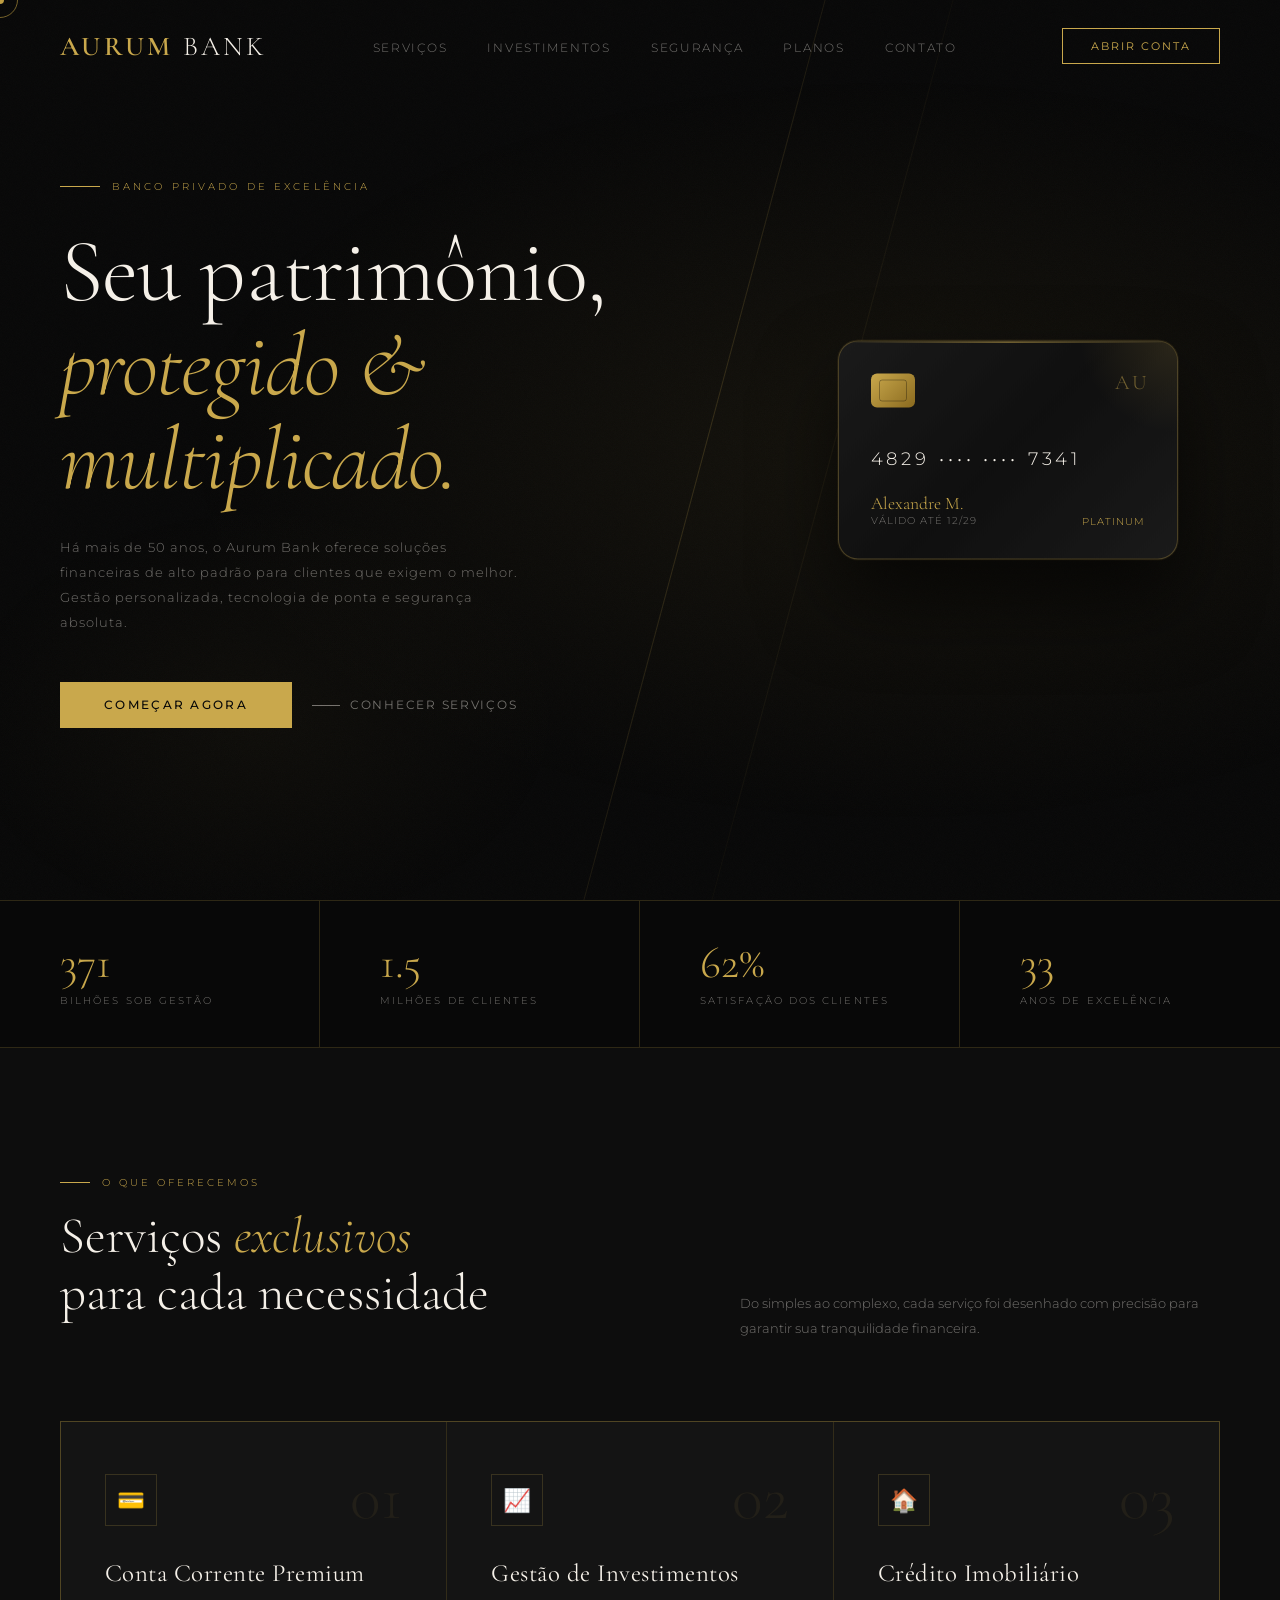
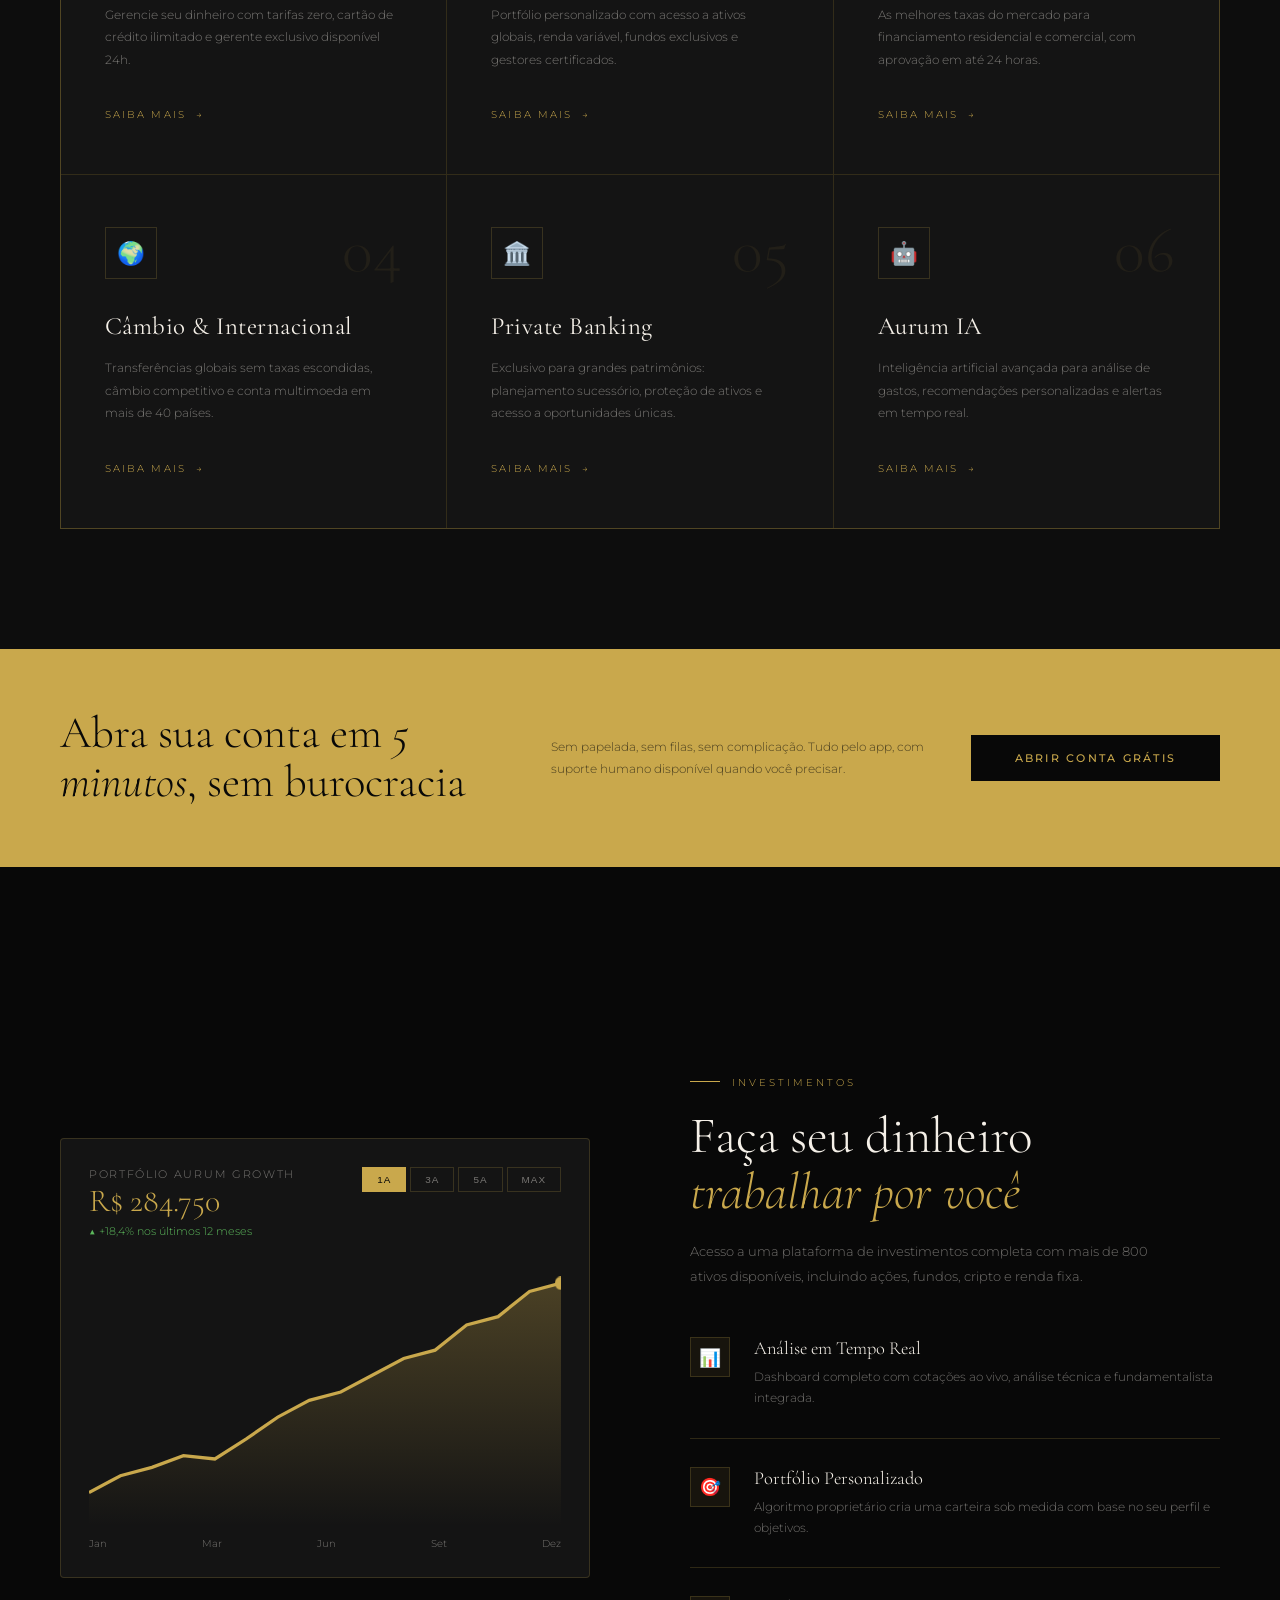
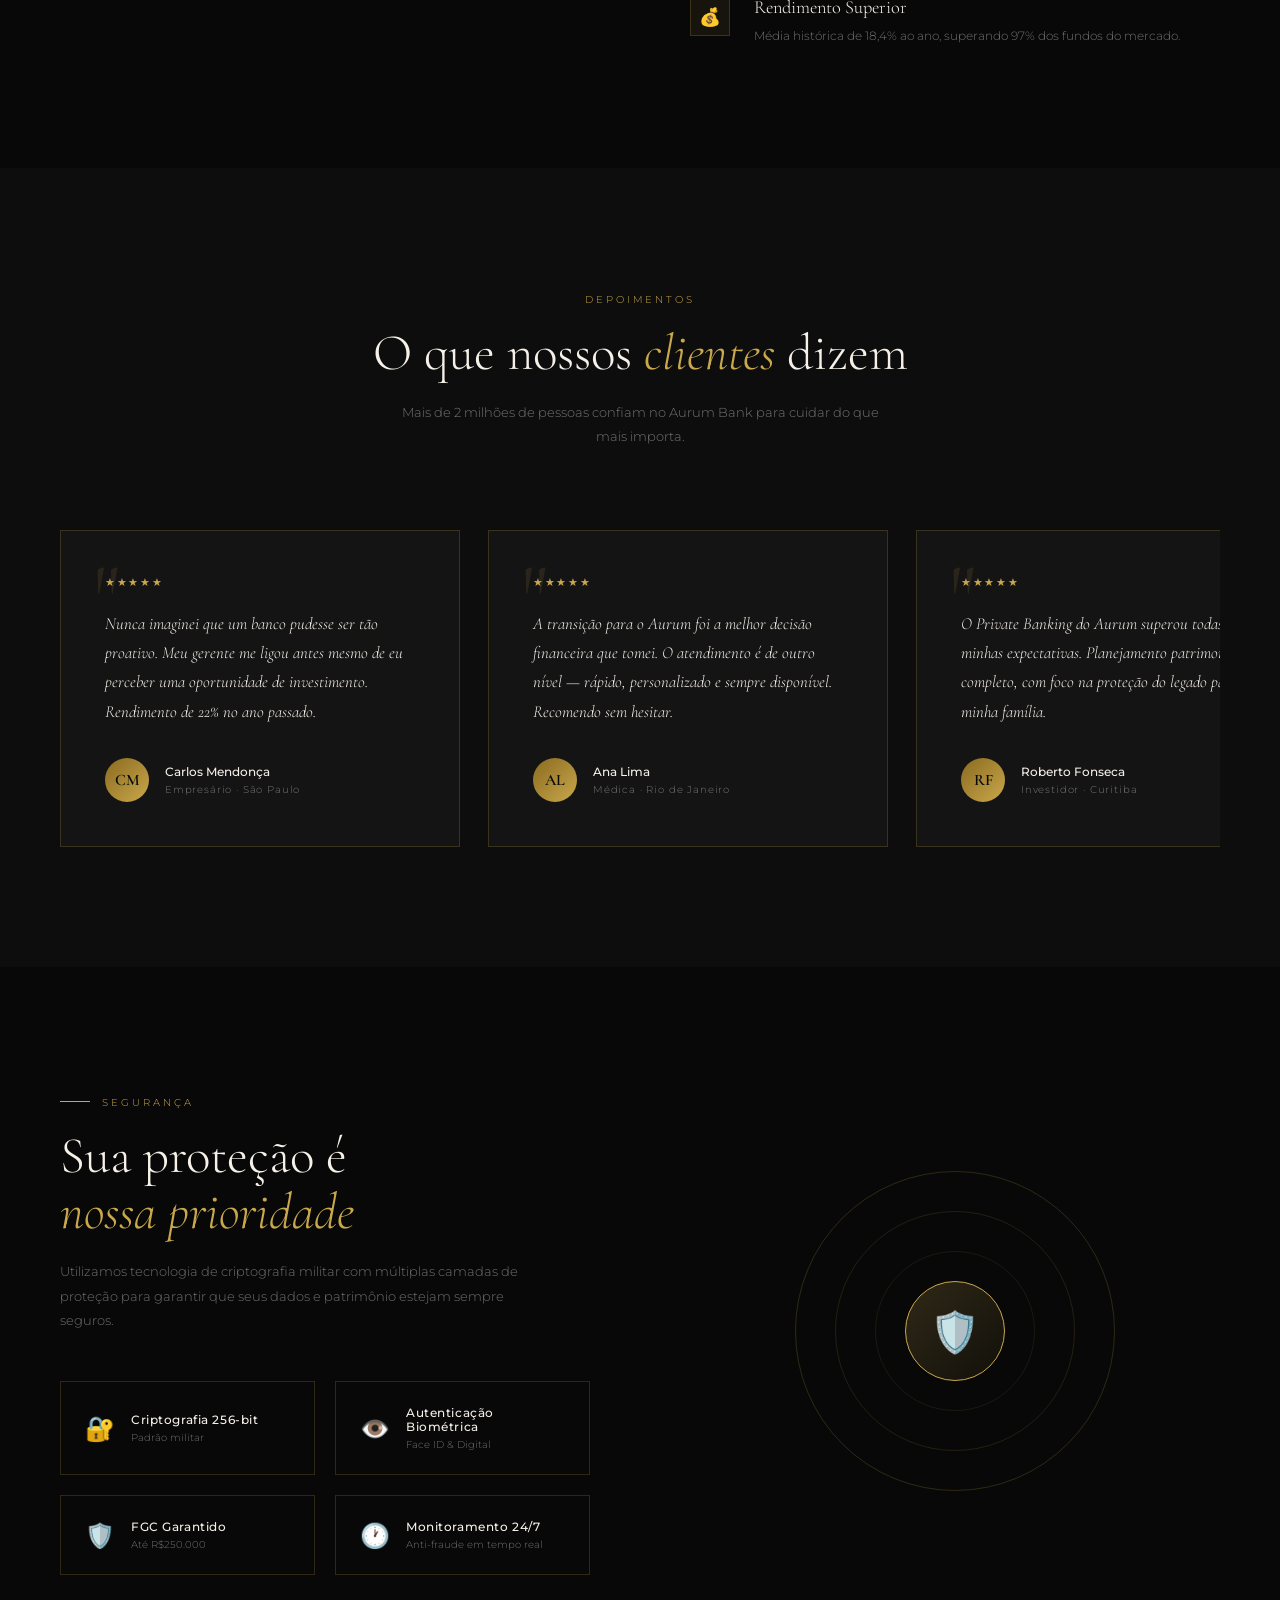
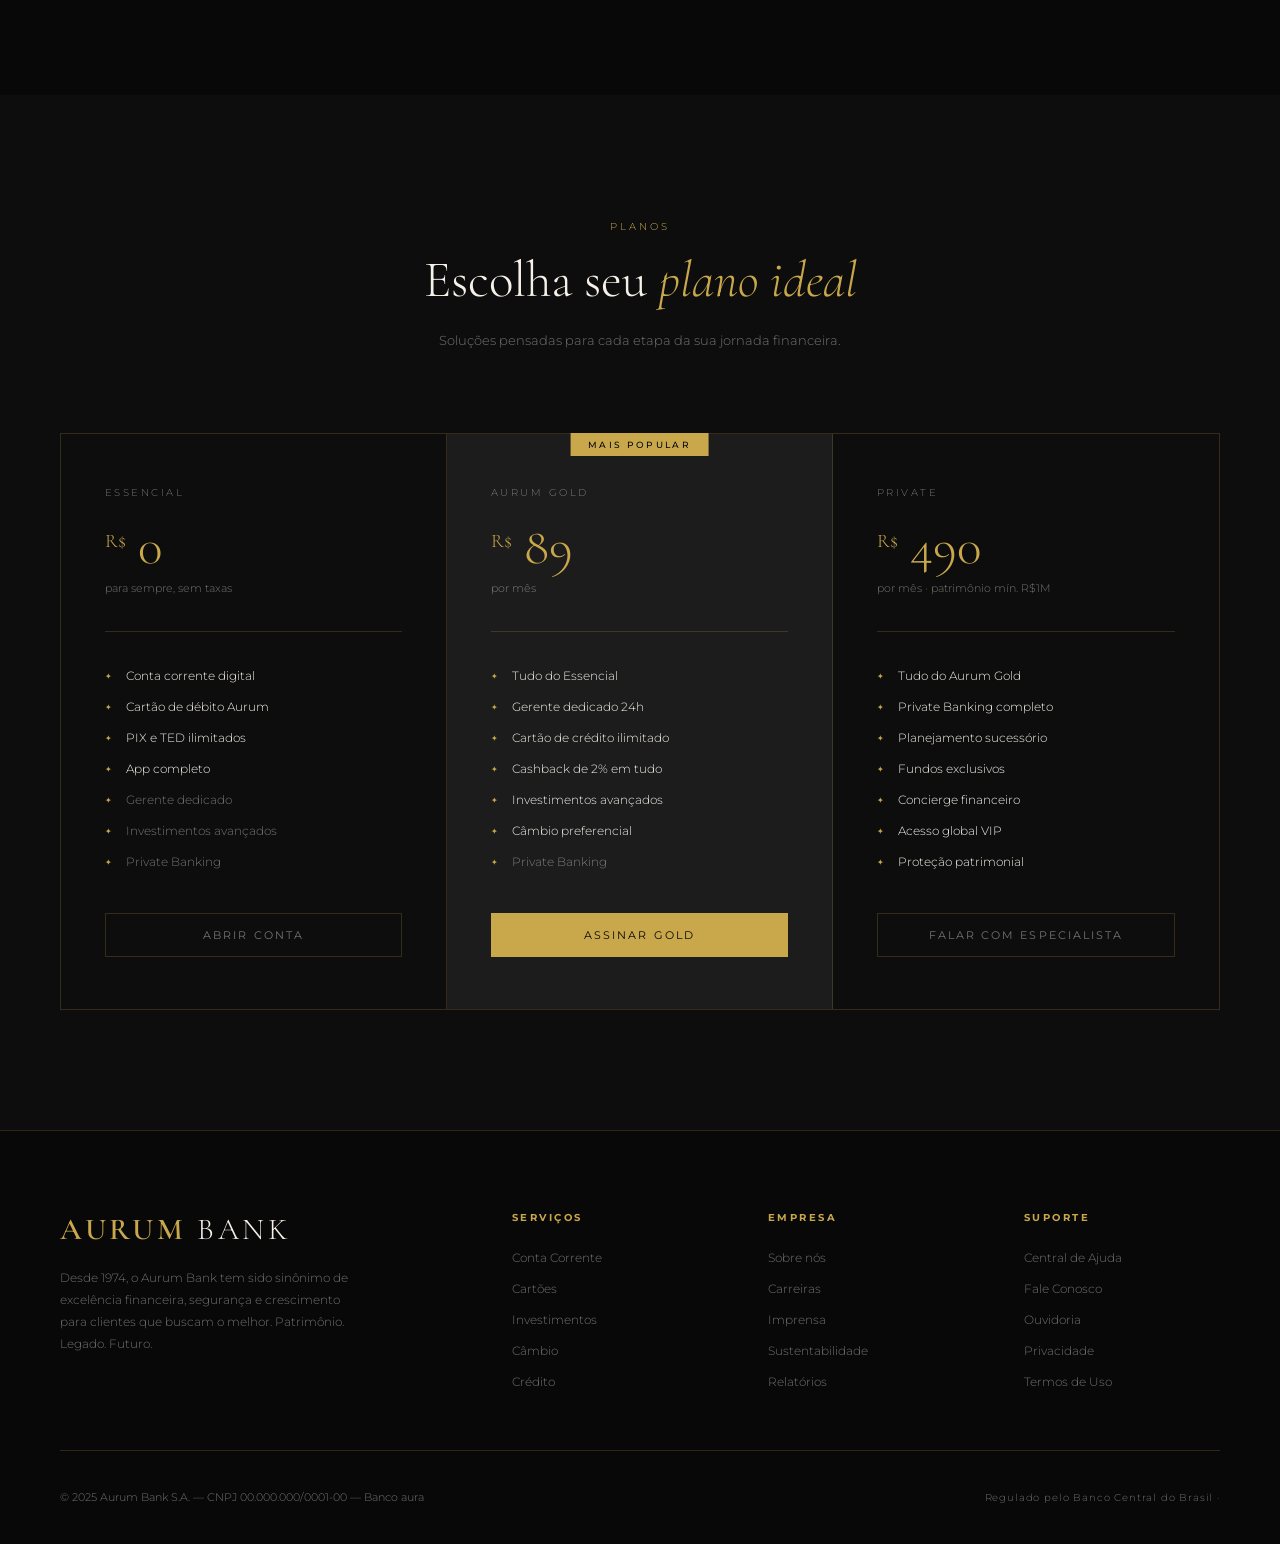
==== index.html @ 3e2a7800 "first commit" ====
<!DOCTYPE html>
<html lang="pt-BR">
<head>
<meta charset="UTF-8">
<meta name="viewport" content="width=device-width, initial-scale=1.0">
<title>AURUM BANK — Patrimônio. Legado. Futuro.</title>
<link rel="preconnect" href="https://fonts.googleapis.com">
<link href="https://fonts.googleapis.com/css2?family=Cormorant+Garamond:ital,wght@0,300;0,400;0,600;1,300;1,400&family=Montserrat:wght@300;400;500;600&display=swap" rel="stylesheet">
<style>
  :root {
    --gold: #C9A84C;
    --gold-light: #E8C97A;
    --gold-dark: #8A6A1F;
    --black: #080808;
    --deep: #0D0D0D;
    --surface: #141414;
    --surface2: #1C1C1C;
    --border: rgba(201,168,76,0.2);
    --border-bright: rgba(201,168,76,0.5);
    --white: #F5F0E8;
    --muted: rgba(245,240,232,0.45);
    --font-display: 'Cormorant Garamond', Georgia, serif;
    --font-body: 'Montserrat', sans-serif;
  }

  *, *::before, *::after { margin: 0; padding: 0; box-sizing: border-box; }

  html { scroll-behavior: smooth; font-size: 16px; }

  body {
    background: var(--black);
    color: var(--white);
    font-family: var(--font-body);
    font-weight: 300;
    overflow-x: hidden;
    cursor: none;
  }

  /* CUSTOM CURSOR */
  .cursor {
    position: fixed; top: 0; left: 0; pointer-events: none; z-index: 9999;
    mix-blend-mode: difference;
  }
  .cursor-dot {
    width: 8px; height: 8px;
    background: var(--gold);
    border-radius: 50%;
    position: absolute;
    transform: translate(-50%, -50%);
    transition: transform 0.1s;
  }
  .cursor-ring {
    width: 36px; height: 36px;
    border: 1px solid var(--gold);
    border-radius: 50%;
    position: absolute;
    transform: translate(-50%, -50%);
    transition: all 0.18s ease;
    opacity: 0.6;
  }

  /* SCROLLBAR */
  ::-webkit-scrollbar { width: 4px; }
  ::-webkit-scrollbar-track { background: var(--black); }
  ::-webkit-scrollbar-thumb { background: var(--gold-dark); border-radius: 2px; }

  /* NOISE OVERLAY */
  body::before {
    content: '';
    position: fixed; inset: 0; z-index: 0; pointer-events: none;
    opacity: 0.025;
    background-image: url("data:image/svg+xml,%3Csvg viewBox='0 0 256 256' xmlns='http://www.w3.org/2000/svg'%3E%3Cfilter id='noise'%3E%3CfeTurbulence type='fractalNoise' baseFrequency='0.9' numOctaves='4' stitchTiles='stitch'/%3E%3C/filter%3E%3Crect width='100%25' height='100%25' filter='url(%23noise)' opacity='1'/%3E%3C/svg%3E");
    background-size: 180px;
  }

  /* NAV */
  nav {
    position: fixed; top: 0; left: 0; right: 0; z-index: 100;
    display: flex; align-items: center; justify-content: space-between;
    padding: 28px 60px;
    transition: all 0.4s ease;
  }
  nav.scrolled {
    background: rgba(8,8,8,0.92);
    backdrop-filter: blur(20px);
    padding: 18px 60px;
    border-bottom: 1px solid var(--border);
  }
  .nav-logo {
    font-family: var(--font-display);
    font-size: 1.7rem;
    font-weight: 600;
    letter-spacing: 0.12em;
    color: var(--gold);
    text-decoration: none;
  }
  .nav-logo span { color: var(--white); font-weight: 300; }
  .nav-links { display: flex; gap: 40px; list-style: none; }
  .nav-links a {
    color: var(--muted); text-decoration: none;
    font-size: 0.72rem; letter-spacing: 0.15em; text-transform: uppercase;
    transition: color 0.3s;
    position: relative;
  }
  .nav-links a::after {
    content: ''; position: absolute; bottom: -4px; left: 0; right: 0;
    height: 1px; background: var(--gold); transform: scaleX(0);
    transition: transform 0.3s ease; transform-origin: right;
  }
  .nav-links a:hover { color: var(--gold); }
  .nav-links a:hover::after { transform: scaleX(1); transform-origin: left; }
  .nav-cta {
    background: transparent;
    border: 1px solid var(--gold);
    color: var(--gold);
    padding: 10px 28px;
    font-family: var(--font-body);
    font-size: 0.7rem;
    letter-spacing: 0.18em;
    text-transform: uppercase;
    cursor: none;
    transition: all 0.3s ease;
  }
  .nav-cta:hover { background: var(--gold); color: var(--black); }

  /* HERO */
  .hero {
    min-height: 100vh; position: relative;
    display: flex; align-items: center;
    overflow: hidden;
  }
  .hero-bg {
    position: absolute; inset: 0;
    background: radial-gradient(ellipse 80% 60% at 70% 50%, rgba(201,168,76,0.07) 0%, transparent 70%),
                radial-gradient(ellipse 40% 40% at 20% 80%, rgba(201,168,76,0.04) 0%, transparent 60%);
  }
  .hero-lines {
    position: absolute; inset: 0; overflow: hidden;
  }
  .hero-lines::before {
    content: '';
    position: absolute;
    top: -50%; left: 55%; width: 1px; height: 200%;
    background: linear-gradient(to bottom, transparent, var(--border), transparent);
    transform: rotate(15deg);
  }
  .hero-lines::after {
    content: '';
    position: absolute;
    top: -50%; left: 65%; width: 1px; height: 200%;
    background: linear-gradient(to bottom, transparent, rgba(201,168,76,0.08), transparent);
    transform: rotate(15deg);
  }
  .hero-content {
    position: relative; z-index: 2;
    padding: 0 60px;
    max-width: 700px;
    opacity: 0; transform: translateY(40px);
    animation: fadeUp 1.2s ease 0.3s forwards;
  }
  .hero-tag {
    display: inline-flex; align-items: center; gap: 12px;
    font-size: 0.65rem; letter-spacing: 0.3em; text-transform: uppercase;
    color: var(--gold); margin-bottom: 32px;
  }
  .hero-tag::before {
    content: ''; display: block; width: 40px; height: 1px; background: var(--gold);
  }
  .hero-title {
    font-family: var(--font-display);
    font-size: clamp(3.5rem, 7vw, 6.5rem);
    font-weight: 300;
    line-height: 1.05;
    letter-spacing: -0.01em;
    margin-bottom: 28px;
  }
  .hero-title em {
    font-style: italic; color: var(--gold);
    display: block;
  }
  .hero-subtitle {
    font-size: 0.82rem; letter-spacing: 0.08em; color: var(--muted);
    line-height: 1.9; max-width: 460px; margin-bottom: 48px;
  }
  .hero-actions { display: flex; gap: 20px; align-items: center; }
  .btn-primary {
    background: var(--gold);
    color: var(--black);
    border: none;
    padding: 16px 44px;
    font-family: var(--font-body);
    font-size: 0.72rem;
    font-weight: 500;
    letter-spacing: 0.2em;
    text-transform: uppercase;
    cursor: none;
    transition: all 0.3s ease;
    position: relative; overflow: hidden;
  }
  .btn-primary::after {
    content: ''; position: absolute; inset: 0;
    background: rgba(255,255,255,0.15);
    transform: translateX(-100%);
    transition: transform 0.4s ease;
  }
  .btn-primary:hover::after { transform: translateX(0); }
  .btn-ghost {
    background: transparent; color: var(--muted);
    border: none; padding: 16px 0;
    font-family: var(--font-body);
    font-size: 0.72rem; letter-spacing: 0.15em; text-transform: uppercase;
    cursor: none; transition: color 0.3s;
    display: flex; align-items: center; gap: 10px;
  }
  .btn-ghost:hover { color: var(--white); }
  .btn-ghost span {
    display: inline-flex; width: 28px; height: 1px;
    background: currentColor; transition: width 0.3s;
  }
  .btn-ghost:hover span { width: 44px; }

  /* HERO CARD FLOATING */
  .hero-card {
    position: absolute; right: 8%; top: 50%;
    transform: translateY(-50%);
    width: 340px;
    opacity: 0; animation: fadeLeft 1.2s ease 0.8s forwards;
    z-index: 2;
  }
  .card-3d {
    background: linear-gradient(135deg, #1a1a1a 0%, #0f0f0f 50%, #1a1a1a 100%);
    border: 1px solid rgba(201,168,76,0.3);
    border-radius: 20px;
    padding: 32px;
    position: relative; overflow: hidden;
    box-shadow: 0 40px 80px rgba(0,0,0,0.6), 0 0 0 1px rgba(201,168,76,0.1);
    transform-style: preserve-3d;
    transition: transform 0.3s ease;
  }
  .card-3d::before {
    content: '';
    position: absolute; top: 0; left: 0; right: 0; height: 1px;
    background: linear-gradient(90deg, transparent, var(--gold), transparent);
  }
  .card-chip {
    width: 44px; height: 34px;
    background: linear-gradient(135deg, #C9A84C, #8A6A1F);
    border-radius: 6px; margin-bottom: 40px;
    position: relative; overflow: hidden;
  }
  .card-chip::after {
    content: ''; position: absolute;
    top: 50%; left: 50%; transform: translate(-50%,-50%);
    width: 28px; height: 22px;
    border: 1px solid rgba(0,0,0,0.3);
    border-radius: 3px;
  }
  .card-number {
    font-family: var(--font-body); font-size: 1.1rem;
    letter-spacing: 0.22em; color: var(--white);
    margin-bottom: 24px; font-weight: 300;
  }
  .card-info { display: flex; justify-content: space-between; align-items: flex-end; }
  .card-name { font-family: var(--font-display); font-size: 1.1rem; color: var(--gold); }
  .card-expiry { font-size: 0.65rem; letter-spacing: 0.1em; color: var(--muted); }
  .card-logo-mark {
    position: absolute; right: 28px; top: 28px;
    font-family: var(--font-display); font-size: 1.3rem;
    color: var(--gold); opacity: 0.5; letter-spacing: 0.1em;
  }
  .card-glow {
    position: absolute; top: -50%; right: -30%;
    width: 200px; height: 200px;
    background: radial-gradient(circle, rgba(201,168,76,0.15), transparent 70%);
    pointer-events: none;
  }

  /* STATS BAR */
  .stats-bar {
    position: relative; z-index: 2;
    border-top: 1px solid var(--border);
    border-bottom: 1px solid var(--border);
    display: grid; grid-template-columns: repeat(4, 1fr);
    opacity: 0; animation: fadeUp 1s ease 1.2s forwards;
  }
  .stat-item {
    padding: 40px 60px;
    border-right: 1px solid var(--border);
    position: relative; overflow: hidden;
    transition: background 0.3s;
  }
  .stat-item:last-child { border-right: none; }
  .stat-item:hover { background: rgba(201,168,76,0.03); }
  .stat-number {
    font-family: var(--font-display);
    font-size: 2.8rem; font-weight: 300;
    color: var(--gold); line-height: 1;
    margin-bottom: 8px;
  }
  .stat-label {
    font-size: 0.65rem; letter-spacing: 0.2em;
    text-transform: uppercase; color: var(--muted);
  }

  /* SECTION BASE */
  section { position: relative; z-index: 1; }

  .section-tag {
    display: inline-flex; align-items: center; gap: 12px;
    font-size: 0.62rem; letter-spacing: 0.3em; text-transform: uppercase;
    color: var(--gold); margin-bottom: 20px;
  }
  .section-tag::before { content: ''; display: block; width: 30px; height: 1px; background: var(--gold); }

  .section-title {
    font-family: var(--font-display);
    font-size: clamp(2.5rem, 4vw, 3.8rem);
    font-weight: 300; line-height: 1.1;
    margin-bottom: 20px;
  }
  .section-title em { font-style: italic; color: var(--gold); }

  .section-desc {
    font-size: 0.8rem; color: var(--muted);
    line-height: 1.9; max-width: 480px;
  }

  /* SERVICES */
  .services {
    padding: 120px 60px;
    background: var(--deep);
  }
  .services-header {
    display: flex; justify-content: space-between; align-items: flex-end;
    margin-bottom: 80px;
  }
  .services-grid {
    display: grid; grid-template-columns: repeat(3, 1fr);
    gap: 1px; background: var(--border);
    border: 1px solid var(--border);
  }
  .service-card {
    background: var(--surface);
    padding: 52px 44px;
    position: relative; overflow: hidden;
    transition: background 0.4s ease;
    cursor: none;
  }
  .service-card::before {
    content: ''; position: absolute;
    bottom: 0; left: 0; right: 0; height: 2px;
    background: var(--gold); transform: scaleX(0);
    transition: transform 0.4s ease; transform-origin: left;
  }
  .service-card:hover::before { transform: scaleX(1); }
  .service-card:hover { background: var(--surface2); }
  .service-icon {
    width: 52px; height: 52px; margin-bottom: 32px;
    border: 1px solid var(--border);
    display: flex; align-items: center; justify-content: center;
    font-size: 1.4rem;
    transition: border-color 0.3s, background 0.3s;
  }
  .service-card:hover .service-icon {
    border-color: var(--gold);
    background: rgba(201,168,76,0.08);
  }
  .service-name {
    font-family: var(--font-display); font-size: 1.55rem;
    font-weight: 400; margin-bottom: 16px;
    letter-spacing: 0.02em;
  }
  .service-desc {
    font-size: 0.76rem; color: var(--muted);
    line-height: 1.85; margin-bottom: 32px;
  }
  .service-link {
    font-size: 0.65rem; letter-spacing: 0.2em;
    text-transform: uppercase; color: var(--gold);
    text-decoration: none; display: inline-flex;
    align-items: center; gap: 10px;
    transition: gap 0.3s;
  }
  .service-link:hover { gap: 18px; }
  .service-link::after { content: '→'; }
  .service-number {
    position: absolute; top: 44px; right: 44px;
    font-family: var(--font-display); font-size: 4rem;
    font-weight: 300; color: rgba(201,168,76,0.08);
    line-height: 1; pointer-events: none;
  }

  /* HIGHLIGHT BAND */
  .highlight-band {
    background: var(--gold);
    padding: 60px;
    display: flex; align-items: center; justify-content: space-between;
    gap: 40px;
  }
  .highlight-band h2 {
    font-family: var(--font-display); font-size: 2.8rem;
    font-weight: 300; color: var(--black); line-height: 1.1;
    flex: 1;
  }
  .highlight-band h2 em { font-style: italic; }
  .highlight-band p {
    font-size: 0.78rem; color: rgba(8,8,8,0.65);
    line-height: 1.8; max-width: 380px; flex: 1;
  }
  .btn-dark {
    background: var(--black); color: var(--gold);
    border: none; padding: 16px 44px;
    font-family: var(--font-body); font-size: 0.7rem;
    font-weight: 500; letter-spacing: 0.2em; text-transform: uppercase;
    cursor: none; white-space: nowrap;
    transition: background 0.3s;
  }
  .btn-dark:hover { background: #111; }

  /* INVESTMENTS */
  .investments {
    padding: 120px 60px;
    background: var(--black);
  }
  .investments-layout {
    display: grid; grid-template-columns: 1fr 1fr;
    gap: 100px; align-items: center;
    margin-top: 80px;
  }
  .invest-visual {
    position: relative; height: 440px;
  }
  .chart-container {
    background: var(--surface);
    border: 1px solid var(--border);
    border-radius: 4px;
    padding: 28px; height: 100%;
    display: flex; flex-direction: column;
  }
  .chart-header {
    display: flex; justify-content: space-between; align-items: flex-start;
    margin-bottom: 20px;
  }
  .chart-title { font-size: 0.7rem; letter-spacing: 0.15em; text-transform: uppercase; color: var(--muted); }
  .chart-value { font-family: var(--font-display); font-size: 2rem; color: var(--gold); }
  .chart-change { font-size: 0.7rem; color: #5CB85C; margin-top: 4px; }
  .chart-svg { flex: 1; }
  .chart-tabs {
    display: flex; gap: 4px; margin-bottom: 20px;
  }
  .chart-tab {
    font-size: 0.62rem; letter-spacing: 0.1em; text-transform: uppercase;
    padding: 6px 14px; cursor: none;
    background: transparent; border: 1px solid var(--border);
    color: var(--muted); transition: all 0.2s;
  }
  .chart-tab.active { background: var(--gold); color: var(--black); border-color: var(--gold); }

  .invest-content {}
  .invest-features { margin-top: 48px; display: flex; flex-direction: column; gap: 28px; }
  .invest-feature {
    display: flex; gap: 24px; align-items: flex-start;
    padding-bottom: 28px; border-bottom: 1px solid var(--border);
  }
  .invest-feature:last-child { border-bottom: none; padding-bottom: 0; }
  .invest-feature-icon {
    width: 40px; height: 40px; flex-shrink: 0;
    background: rgba(201,168,76,0.08);
    border: 1px solid var(--border);
    display: flex; align-items: center; justify-content: center;
    font-size: 1.1rem;
  }
  .invest-feature-title {
    font-family: var(--font-display); font-size: 1.15rem; margin-bottom: 8px;
  }
  .invest-feature-desc { font-size: 0.74rem; color: var(--muted); line-height: 1.8; }

  /* TESTIMONIALS */
  .testimonials {
    padding: 120px 60px;
    background: var(--deep);
    overflow: hidden;
  }
  .testimonials-header { text-align: center; margin-bottom: 80px; }
  .testimonials-header .section-tag { justify-content: center; }
  .testimonials-header .section-tag::before { display: none; }
  .testimonials-header .section-desc { margin: 0 auto; text-align: center; }
  .testimonials-track {
    display: flex; gap: 28px;
    animation: scrollTrack 30s linear infinite;
    width: max-content;
  }
  .testimonials-wrap { overflow: hidden; }
  .testimonials-wrap:hover .testimonials-track { animation-play-state: paused; }
  .testimonial-card {
    background: var(--surface); border: 1px solid var(--border);
    padding: 44px; width: 400px; flex-shrink: 0;
    position: relative;
  }
  .testimonial-card::before {
    content: '"';
    font-family: var(--font-display); font-size: 6rem;
    color: rgba(201,168,76,0.12); position: absolute;
    top: 20px; left: 32px; line-height: 1;
  }
  .testimonial-text {
    font-family: var(--font-display); font-size: 1.05rem;
    font-style: italic; line-height: 1.75;
    color: var(--white); margin-bottom: 32px;
    position: relative; z-index: 1;
  }
  .testimonial-author { display: flex; align-items: center; gap: 16px; }
  .testimonial-avatar {
    width: 44px; height: 44px; border-radius: 50%;
    background: linear-gradient(135deg, var(--gold-dark), var(--gold));
    display: flex; align-items: center; justify-content: center;
    font-family: var(--font-display); font-size: 1rem; color: var(--black);
    font-weight: 600;
  }
  .testimonial-name { font-size: 0.78rem; font-weight: 500; margin-bottom: 4px; }
  .testimonial-role { font-size: 0.65rem; color: var(--muted); letter-spacing: 0.08em; }
  .stars { color: var(--gold); font-size: 0.7rem; margin-bottom: 20px; letter-spacing: 0.15em; }

  /* SECURITY */
  .security {
    padding: 120px 60px;
    background: var(--black);
  }
  .security-layout {
    display: grid; grid-template-columns: 1fr 1fr;
    gap: 100px; align-items: center;
  }
  .security-badges {
    display: grid; grid-template-columns: 1fr 1fr; gap: 20px;
    margin-top: 48px;
  }
  .security-badge {
    border: 1px solid var(--border); padding: 24px;
    display: flex; align-items: center; gap: 16px;
    transition: border-color 0.3s, background 0.3s;
  }
  .security-badge:hover { border-color: var(--gold); background: rgba(201,168,76,0.04); }
  .badge-icon { font-size: 1.5rem; }
  .badge-name { font-size: 0.72rem; font-weight: 500; margin-bottom: 4px; letter-spacing: 0.05em; }
  .badge-sub { font-size: 0.62rem; color: var(--muted); }
  .security-visual {
    position: relative; display: flex; align-items: center; justify-content: center;
    height: 440px;
  }
  .shield-ring {
    position: absolute; border-radius: 50%;
    border: 1px solid var(--border);
    animation: pulse 3s ease-in-out infinite;
  }
  .shield-ring:nth-child(1) { width: 320px; height: 320px; animation-delay: 0s; }
  .shield-ring:nth-child(2) { width: 240px; height: 240px; animation-delay: 0.5s; opacity: 0.7; }
  .shield-ring:nth-child(3) { width: 160px; height: 160px; animation-delay: 1s; opacity: 0.5; }
  .shield-core {
    width: 100px; height: 100px;
    background: linear-gradient(135deg, rgba(201,168,76,0.2), rgba(201,168,76,0.05));
    border: 1px solid var(--gold);
    border-radius: 50%;
    display: flex; align-items: center; justify-content: center;
    font-size: 2.5rem; position: relative; z-index: 2;
  }

  /* PLANS */
  .plans {
    padding: 120px 60px;
    background: var(--deep);
  }
  .plans-header { text-align: center; margin-bottom: 80px; }
  .plans-header .section-tag { justify-content: center; }
  .plans-header .section-tag::before { display: none; }
  .plans-header .section-desc { margin: 0 auto; text-align: center; }
  .plans-grid {
    display: grid; grid-template-columns: repeat(3, 1fr);
    gap: 0; border: 1px solid var(--border);
  }
  .plan-card {
    padding: 52px 44px; border-right: 1px solid var(--border);
    position: relative; transition: background 0.3s;
    cursor: none;
  }
  .plan-card:last-child { border-right: none; }
  .plan-card.featured {
    background: var(--surface2);
  }
  .plan-card.featured::before {
    content: 'MAIS POPULAR';
    position: absolute; top: -1px; left: 50%; transform: translateX(-50%);
    background: var(--gold); color: var(--black);
    font-size: 0.58rem; letter-spacing: 0.25em; padding: 6px 18px; font-weight: 500;
  }
  .plan-tag {
    font-size: 0.62rem; letter-spacing: 0.25em; text-transform: uppercase;
    color: var(--muted); margin-bottom: 24px;
  }
  .plan-price {
    font-family: var(--font-display); font-size: 3.2rem;
    font-weight: 300; line-height: 1; margin-bottom: 8px;
  }
  .plan-price sup { font-size: 1.2rem; vertical-align: top; margin-top: 10px; display: inline-block; color: var(--gold); }
  .plan-price span { color: var(--gold); }
  .plan-period { font-size: 0.7rem; color: var(--muted); margin-bottom: 36px; }
  .plan-divider { height: 1px; background: var(--border); margin-bottom: 36px; }
  .plan-features { list-style: none; display: flex; flex-direction: column; gap: 16px; margin-bottom: 44px; }
  .plan-features li {
    display: flex; align-items: center; gap: 14px;
    font-size: 0.76rem; color: var(--muted);
  }
  .plan-features li::before { content: '✦'; color: var(--gold); font-size: 0.5rem; flex-shrink: 0; }
  .plan-features li.active { color: var(--white); }
  .btn-plan {
    width: 100%; padding: 14px;
    font-family: var(--font-body); font-size: 0.7rem;
    letter-spacing: 0.18em; text-transform: uppercase;
    cursor: none; transition: all 0.3s;
    border: 1px solid var(--border); background: transparent; color: var(--muted);
  }
  .btn-plan:hover { border-color: var(--gold); color: var(--gold); }
  .plan-card.featured .btn-plan {
    background: var(--gold); color: var(--black); border-color: var(--gold);
  }
  .plan-card.featured .btn-plan:hover { background: var(--gold-light); }

  /* FOOTER */
  footer {
    background: var(--black);
    border-top: 1px solid var(--border);
    padding: 80px 60px 40px;
  }
  .footer-top {
    display: grid; grid-template-columns: 2fr 1fr 1fr 1fr;
    gap: 60px; padding-bottom: 60px; border-bottom: 1px solid var(--border);
    margin-bottom: 40px;
  }
  .footer-brand .nav-logo { font-size: 1.9rem; display: block; margin-bottom: 20px; }
  .footer-desc { font-size: 0.74rem; color: var(--muted); line-height: 1.85; max-width: 300px; }
  .footer-col h4 {
    font-size: 0.62rem; letter-spacing: 0.25em; text-transform: uppercase;
    color: var(--gold); margin-bottom: 24px;
  }
  .footer-col ul { list-style: none; display: flex; flex-direction: column; gap: 12px; }
  .footer-col a {
    color: var(--muted); text-decoration: none; font-size: 0.76rem;
    transition: color 0.3s;
  }
  .footer-col a:hover { color: var(--white); }
  .footer-bottom {
    display: flex; justify-content: space-between; align-items: center;
  }
  .footer-copy { font-size: 0.67rem; color: var(--muted); }
  .footer-cert { font-size: 0.65rem; color: var(--muted); letter-spacing: 0.08em; }

  /* MOBILE NAV TOGGLE */
  .nav-toggle { display: none; }

  /* ANIMATIONS */
  @keyframes fadeUp {
    to { opacity: 1; transform: translateY(0); }
  }
  @keyframes fadeLeft {
    to { opacity: 1; transform: translateY(-50%); }
  }
  @keyframes pulse {
    0%, 100% { transform: scale(1); opacity: var(--op, 0.4); }
    50% { transform: scale(1.04); opacity: calc(var(--op, 0.4) * 1.5); }
  }
  @keyframes scrollTrack {
    0% { transform: translateX(0); }
    100% { transform: translateX(-50%); }
  }
  @keyframes drawLine {
    to { stroke-dashoffset: 0; }
  }
  .scroll-reveal {
    opacity: 0; transform: translateY(30px);
    transition: opacity 0.8s ease, transform 0.8s ease;
  }
  .scroll-reveal.visible { opacity: 1; transform: translateY(0); }

  /* LOADING SCREEN */
  #loader {
    position: fixed; inset: 0; z-index: 9998;
    background: var(--black);
    display: flex; align-items: center; justify-content: center;
    flex-direction: column; gap: 32px;
    transition: opacity 0.8s ease, visibility 0.8s ease;
  }
  #loader.hidden { opacity: 0; visibility: hidden; }
  .loader-logo {
    font-family: var(--font-display); font-size: 3rem;
    color: var(--gold); letter-spacing: 0.15em; font-weight: 300;
  }
  .loader-bar {
    width: 200px; height: 1px; background: var(--border); position: relative; overflow: hidden;
  }
  .loader-bar::after {
    content: ''; position: absolute; inset: 0;
    background: var(--gold);
    animation: loadBar 1.5s ease forwards;
  }
  @keyframes loadBar {
    from { transform: translateX(-100%); }
    to { transform: translateX(0); }
  }

  @media (max-width: 1024px) {
    nav { padding: 24px 32px; }
    nav.scrolled { padding: 16px 32px; }
    .nav-links { display: none; }
    .hero-card { display: none; }
    .hero-content { max-width: 100%; }
    .stats-bar { grid-template-columns: repeat(2, 1fr); }
    .stat-item { padding: 32px; }
    .services, .investments, .security, .plans, .testimonials { padding: 80px 32px; }
    .services-header { flex-direction: column; align-items: flex-start; gap: 24px; }
    .services-grid { grid-template-columns: 1fr; }
    .investments-layout, .security-layout { grid-template-columns: 1fr; gap: 60px; }
    .plans-grid { grid-template-columns: 1fr; }
    .plan-card { border-right: none; border-bottom: 1px solid var(--border); }
    .plan-card:last-child { border-bottom: none; }
    .footer-top { grid-template-columns: 1fr 1fr; }
    .highlight-band { flex-direction: column; padding: 48px 32px; }
    footer { padding: 60px 32px 32px; }
    .hero-content { padding: 0 32px; }
  }
</style>
</head>
<body>

<!-- LOADER -->
<div id="loader">
  <div class="loader-logo">AURUM</div>
  <div class="loader-bar"></div>
</div>

<!-- CURSOR -->
<div class="cursor">
  <div class="cursor-dot"></div>
  <div class="cursor-ring"></div>
</div>

<!-- NAV -->
<nav id="nav">
  <a href="#" class="nav-logo">AURUM <span>BANK</span></a>
  <ul class="nav-links">
    <li><a href="#servicos">Serviços</a></li>
    <li><a href="#investimentos">Investimentos</a></li>
    <li><a href="#seguranca">Segurança</a></li>
    <li><a href="#planos">Planos</a></li>
    <li><a href="#contato">Contato</a></li>
  </ul>
  <button class="nav-cta">Abrir Conta</button>
</nav>

<!-- HERO -->
<section class="hero" id="inicio">
  <div class="hero-bg"></div>
  <div class="hero-lines"></div>
  <div class="hero-content">
    <div class="hero-tag">Banco Privado de Excelência</div>
    <h1 class="hero-title">
      Seu patrimônio,<br>
      <em>protegido &amp; multiplicado.</em>
    </h1>
    <p class="hero-subtitle">
      Há mais de 50 anos, o Aurum Bank oferece soluções financeiras de alto padrão para clientes que exigem o melhor. Gestão personalizada, tecnologia de ponta e segurança absoluta.
    </p>
    <div class="hero-actions">
      <button class="btn-primary">Começar Agora</button>
      <button class="btn-ghost"><span></span> Conhecer Serviços</button>
    </div>
  </div>
  <div class="hero-card">
    <div class="card-3d" id="heroCard">
      <div class="card-glow"></div>
      <div class="card-logo-mark">AU</div>
      <div class="card-chip"></div>
      <div class="card-number">4829 •••• •••• 7341</div>
      <div class="card-info">
        <div>
          <div class="card-name">Alexandre M.</div>
          <div class="card-expiry">VÁLIDO ATÉ 12/29</div>
        </div>
        <div style="font-size:0.6rem;color:var(--gold);letter-spacing:0.1em;">PLATINUM</div>
      </div>
    </div>
  </div>
</section>

<!-- STATS -->
<div class="stats-bar">
  <div class="stat-item">
    <div class="stat-number" data-target="580">0</div>
    <div class="stat-label">Bilhões sob gestão</div>
  </div>
  <div class="stat-item">
    <div class="stat-number" data-target="2.4" data-decimal>0</div>
    <div class="stat-label">Milhões de clientes</div>
  </div>
  <div class="stat-item">
    <div class="stat-number" data-target="98" data-suffix="%">0</div>
    <div class="stat-label">Satisfação dos clientes</div>
  </div>
  <div class="stat-item">
    <div class="stat-number" data-target="52">0</div>
    <div class="stat-label">Anos de excelência</div>
  </div>
</div>

<!-- SERVICES -->
<section class="services" id="servicos">
  <div class="services-header scroll-reveal">
    <div>
      <div class="section-tag">O Que Oferecemos</div>
      <h2 class="section-title">Serviços <em>exclusivos</em><br>para cada necessidade</h2>
    </div>
    <p class="section-desc">
      Do simples ao complexo, cada serviço foi desenhado com precisão para garantir sua tranquilidade financeira.
    </p>
  </div>
  <div class="services-grid scroll-reveal">
    <div class="service-card">
      <span class="service-number">01</span>
      <div class="service-icon">💳</div>
      <h3 class="service-name">Conta Corrente Premium</h3>
      <p class="service-desc">Gerencie seu dinheiro com tarifas zero, cartão de crédito ilimitado e gerente exclusivo disponível 24h.</p>
      <a href="#" class="service-link">Saiba mais</a>
    </div>
    <div class="service-card">
      <span class="service-number">02</span>
      <div class="service-icon">📈</div>
      <h3 class="service-name">Gestão de Investimentos</h3>
      <p class="service-desc">Portfólio personalizado com acesso a ativos globais, renda variável, fundos exclusivos e gestores certificados.</p>
      <a href="#" class="service-link">Saiba mais</a>
    </div>
    <div class="service-card">
      <span class="service-number">03</span>
      <div class="service-icon">🏠</div>
      <h3 class="service-name">Crédito Imobiliário</h3>
      <p class="service-desc">As melhores taxas do mercado para financiamento residencial e comercial, com aprovação em até 24 horas.</p>
      <a href="#" class="service-link">Saiba mais</a>
    </div>
    <div class="service-card">
      <span class="service-number">04</span>
      <div class="service-icon">🌍</div>
      <h3 class="service-name">Câmbio & Internacional</h3>
      <p class="service-desc">Transferências globais sem taxas escondidas, câmbio competitivo e conta multimoeda em mais de 40 países.</p>
      <a href="#" class="service-link">Saiba mais</a>
    </div>
    <div class="service-card">
      <span class="service-number">05</span>
      <div class="service-icon">🏛️</div>
      <h3 class="service-name">Private Banking</h3>
      <p class="service-desc">Exclusivo para grandes patrimônios: planejamento sucessório, proteção de ativos e acesso a oportunidades únicas.</p>
      <a href="#" class="service-link">Saiba mais</a>
    </div>
    <div class="service-card">
      <span class="service-number">06</span>
      <div class="service-icon">🤖</div>
      <h3 class="service-name">Aurum IA</h3>
      <p class="service-desc">Inteligência artificial avançada para análise de gastos, recomendações personalizadas e alertas em tempo real.</p>
      <a href="#" class="service-link">Saiba mais</a>
    </div>
  </div>
</section>

<!-- HIGHLIGHT BAND -->
<div class="highlight-band scroll-reveal">
  <h2>Abra sua conta em <em>5 minutos</em>, sem burocracia</h2>
  <p>Sem papelada, sem filas, sem complicação. Tudo pelo app, com suporte humano disponível quando você precisar.</p>
  <button class="btn-dark">Abrir Conta Grátis</button>
</div>

<!-- INVESTMENTS -->
<section class="investments" id="investimentos">
  <div class="investments-layout">
    <div class="invest-visual scroll-reveal">
      <div class="chart-container">
        <div class="chart-header">
          <div>
            <div class="chart-title">Portfólio Aurum Growth</div>
            <div class="chart-value">R$ 284.750</div>
            <div class="chart-change">▲ +18,4% nos últimos 12 meses</div>
          </div>
          <div class="chart-tabs">
            <button class="chart-tab active">1A</button>
            <button class="chart-tab">3A</button>
            <button class="chart-tab">5A</button>
            <button class="chart-tab">MAX</button>
          </div>
        </div>
        <svg class="chart-svg" viewBox="0 0 300 160" preserveAspectRatio="none">
          <defs>
            <linearGradient id="chartGrad" x1="0" y1="0" x2="0" y2="1">
              <stop offset="0%" stop-color="#C9A84C" stop-opacity="0.3"/>
              <stop offset="100%" stop-color="#C9A84C" stop-opacity="0"/>
            </linearGradient>
          </defs>
          <path d="M0,140 L20,130 L40,125 L60,118 L80,120 L100,108 L120,95 L140,85 L160,80 L180,70 L200,60 L220,55 L240,40 L260,35 L280,20 L300,15 L300,160 L0,160 Z" fill="url(#chartGrad)"/>
          <path d="M0,140 L20,130 L40,125 L60,118 L80,120 L100,108 L120,95 L140,85 L160,80 L180,70 L200,60 L220,55 L240,40 L260,35 L280,20 L300,15"
            fill="none" stroke="#C9A84C" stroke-width="2"
            stroke-dasharray="600" stroke-dashoffset="600"
            style="animation: drawLine 2s ease 1.5s forwards;"/>
          <circle cx="300" cy="15" r="4" fill="#C9A84C" opacity="0"/>
          <style>
            @keyframes drawLine { to { stroke-dashoffset: 0; } }
            circle { animation: fadeCircle 0.3s ease 3.5s forwards; }
            @keyframes fadeCircle { to { opacity: 1; } }
          </style>
        </svg>
        <div style="display:flex;justify-content:space-between;font-size:0.6rem;color:var(--muted);margin-top:12px;">
          <span>Jan</span><span>Mar</span><span>Jun</span><span>Set</span><span>Dez</span>
        </div>
      </div>
    </div>
    <div class="invest-content scroll-reveal">
      <div class="section-tag">Investimentos</div>
      <h2 class="section-title">Faça seu dinheiro<br><em>trabalhar por você</em></h2>
      <p class="section-desc">Acesso a uma plataforma de investimentos completa com mais de 800 ativos disponíveis, incluindo ações, fundos, cripto e renda fixa.</p>
      <div class="invest-features">
        <div class="invest-feature">
          <div class="invest-feature-icon">📊</div>
          <div>
            <div class="invest-feature-title">Análise em Tempo Real</div>
            <p class="invest-feature-desc">Dashboard completo com cotações ao vivo, análise técnica e fundamentalista integrada.</p>
          </div>
        </div>
        <div class="invest-feature">
          <div class="invest-feature-icon">🎯</div>
          <div>
            <div class="invest-feature-title">Portfólio Personalizado</div>
            <p class="invest-feature-desc">Algoritmo proprietário cria uma carteira sob medida com base no seu perfil e objetivos.</p>
          </div>
        </div>
        <div class="invest-feature">
          <div class="invest-feature-icon">💰</div>
          <div>
            <div class="invest-feature-title">Rendimento Superior</div>
            <p class="invest-feature-desc">Média histórica de 18,4% ao ano, superando 97% dos fundos do mercado.</p>
          </div>
        </div>
      </div>
    </div>
  </div>
</section>

<!-- TESTIMONIALS -->
<section class="testimonials" id="clientes">
  <div class="testimonials-header scroll-reveal">
    <div class="section-tag">Depoimentos</div>
    <h2 class="section-title">O que nossos <em>clientes</em> dizem</h2>
    <p class="section-desc">Mais de 2 milhões de pessoas confiam no Aurum Bank para cuidar do que mais importa.</p>
  </div>
  <div class="testimonials-wrap">
    <div class="testimonials-track" id="testimonialsTrack">
      <!-- Cards duplicados para loop infinito -->
      <div class="testimonial-card">
        <div class="stars">★★★★★</div>
        <p class="testimonial-text">Nunca imaginei que um banco pudesse ser tão proativo. Meu gerente me ligou antes mesmo de eu perceber uma oportunidade de investimento. Rendimento de 22% no ano passado.</p>
        <div class="testimonial-author">
          <div class="testimonial-avatar">CM</div>
          <div>
            <div class="testimonial-name">Carlos Mendonça</div>
            <div class="testimonial-role">Empresário · São Paulo</div>
          </div>
        </div>
      </div>
      <div class="testimonial-card">
        <div class="stars">★★★★★</div>
        <p class="testimonial-text">A transição para o Aurum foi a melhor decisão financeira que tomei. O atendimento é de outro nível — rápido, personalizado e sempre disponível. Recomendo sem hesitar.</p>
        <div class="testimonial-author">
          <div class="testimonial-avatar">AL</div>
          <div>
            <div class="testimonial-name">Ana Lima</div>
            <div class="testimonial-role">Médica · Rio de Janeiro</div>
          </div>
        </div>
      </div>
      <div class="testimonial-card">
        <div class="stars">★★★★★</div>
        <p class="testimonial-text">O Private Banking do Aurum superou todas as minhas expectativas. Planejamento patrimonial completo, com foco na proteção do legado para minha família.</p>
        <div class="testimonial-author">
          <div class="testimonial-avatar">RF</div>
          <div>
            <div class="testimonial-name">Roberto Fonseca</div>
            <div class="testimonial-role">Investidor · Curitiba</div>
          </div>
        </div>
      </div>
      <div class="testimonial-card">
        <div class="stars">★★★★★</div>
        <p class="testimonial-text">O app do Aurum é simplesmente o melhor que já usei. Interface limpa, tudo funciona perfeitamente e o suporte via chat responde em menos de 2 minutos. Incrível.</p>
        <div class="testimonial-author">
          <div class="testimonial-avatar">JV</div>
          <div>
            <div class="testimonial-name">Juliana Vaz</div>
            <div class="testimonial-role">Designer · Florianópolis</div>
          </div>
        </div>
      </div>
      <div class="testimonial-card">
        <div class="stars">★★★★★</div>
        <p class="testimonial-text">Financiamento imobiliário aprovado em 24h com a menor taxa que encontrei no mercado. O processo foi completamente digital e sem nenhuma burocracia.</p>
        <div class="testimonial-author">
          <div class="testimonial-avatar">TS</div>
          <div>
            <div class="testimonial-name">Thiago Santos</div>
            <div class="testimonial-role">Arquiteto · Brasília</div>
          </div>
        </div>
      </div>
      <!-- Duplicados para loop contínuo -->
      <div class="testimonial-card">
        <div class="stars">★★★★★</div>
        <p class="testimonial-text">Nunca imaginei que um banco pudesse ser tão proativo. Meu gerente me ligou antes mesmo de eu perceber uma oportunidade de investimento. Rendimento de 22% no ano passado.</p>
        <div class="testimonial-author">
          <div class="testimonial-avatar">CM</div>
          <div>
            <div class="testimonial-name">Carlos Mendonça</div>
            <div class="testimonial-role">Empresário · São Paulo</div>
          </div>
        </div>
      </div>
      <div class="testimonial-card">
        <div class="stars">★★★★★</div>
        <p class="testimonial-text">A transição para o Aurum foi a melhor decisão financeira que tomei. O atendimento é de outro nível — rápido, personalizado e sempre disponível. Recomendo sem hesitar.</p>
        <div class="testimonial-author">
          <div class="testimonial-avatar">AL</div>
          <div>
            <div class="testimonial-name">Ana Lima</div>
            <div class="testimonial-role">Médica · Rio de Janeiro</div>
          </div>
        </div>
      </div>
      <div class="testimonial-card">
        <div class="stars">★★★★★</div>
        <p class="testimonial-text">O Private Banking do Aurum superou todas as minhas expectativas. Planejamento patrimonial completo, com foco na proteção do legado para minha família.</p>
        <div class="testimonial-author">
          <div class="testimonial-avatar">RF</div>
          <div>
            <div class="testimonial-name">Roberto Fonseca</div>
            <div class="testimonial-role">Investidor · Curitiba</div>
          </div>
        </div>
      </div>
      <div class="testimonial-card">
        <div class="stars">★★★★★</div>
        <p class="testimonial-text">O app do Aurum é simplesmente o melhor que já usei. Interface limpa, tudo funciona perfeitamente e o suporte via chat responde em menos de 2 minutos. Incrível.</p>
        <div class="testimonial-author">
          <div class="testimonial-avatar">JV</div>
          <div>
            <div class="testimonial-name">Juliana Vaz</div>
            <div class="testimonial-role">Designer · Florianópolis</div>
          </div>
        </div>
      </div>
      <div class="testimonial-card">
        <div class="stars">★★★★★</div>
        <p class="testimonial-text">Financiamento imobiliário aprovado em 24h com a menor taxa que encontrei no mercado. O processo foi completamente digital e sem nenhuma burocracia.</p>
        <div class="testimonial-author">
          <div class="testimonial-avatar">TS</div>
          <div>
            <div class="testimonial-name">Thiago Santos</div>
            <div class="testimonial-role">Arquiteto · Brasília</div>
          </div>
        </div>
      </div>
    </div>
  </div>
</section>

<!-- SECURITY -->
<section class="security" id="seguranca">
  <div class="security-layout">
    <div class="scroll-reveal">
      <div class="section-tag">Segurança</div>
      <h2 class="section-title">Sua proteção é<br><em>nossa prioridade</em></h2>
      <p class="section-desc">
        Utilizamos tecnologia de criptografia militar com múltiplas camadas de proteção para garantir que seus dados e patrimônio estejam sempre seguros.
      </p>
      <div class="security-badges">
        <div class="security-badge">
          <div class="badge-icon">🔐</div>
          <div>
            <div class="badge-name">Criptografia 256-bit</div>
            <div class="badge-sub">Padrão militar</div>
          </div>
        </div>
        <div class="security-badge">
          <div class="badge-icon">👁️</div>
          <div>
            <div class="badge-name">Autenticação Biométrica</div>
            <div class="badge-sub">Face ID & Digital</div>
          </div>
        </div>
        <div class="security-badge">
          <div class="badge-icon">🛡️</div>
          <div>
            <div class="badge-name">FGC Garantido</div>
            <div class="badge-sub">Até R$250.000</div>
          </div>
        </div>
        <div class="security-badge">
          <div class="badge-icon">🕐</div>
          <div>
            <div class="badge-name">Monitoramento 24/7</div>
            <div class="badge-sub">Anti-fraude em tempo real</div>
          </div>
        </div>
      </div>
    </div>
    <div class="security-visual scroll-reveal">
      <div class="shield-ring" style="--op:0.15;"></div>
      <div class="shield-ring" style="--op:0.2;"></div>
      <div class="shield-ring" style="--op:0.3;"></div>
      <div class="shield-core">🛡️</div>
    </div>
  </div>
</section>

<!-- PLANS -->
<section class="plans" id="planos">
  <div class="plans-header scroll-reveal">
    <div class="section-tag">Planos</div>
    <h2 class="section-title">Escolha seu <em>plano ideal</em></h2>
    <p class="section-desc">Soluções pensadas para cada etapa da sua jornada financeira.</p>
  </div>
  <div class="plans-grid scroll-reveal">
    <div class="plan-card">
      <div class="plan-tag">Essencial</div>
      <div class="plan-price"><sup>R$</sup> <span>0</span></div>
      <div class="plan-period">para sempre, sem taxas</div>
      <div class="plan-divider"></div>
      <ul class="plan-features">
        <li class="active">Conta corrente digital</li>
        <li class="active">Cartão de débito Aurum</li>
        <li class="active">PIX e TED ilimitados</li>
        <li class="active">App completo</li>
        <li>Gerente dedicado</li>
        <li>Investimentos avançados</li>
        <li>Private Banking</li>
      </ul>
      <button class="btn-plan">Abrir Conta</button>
    </div>
    <div class="plan-card featured">
      <div class="plan-tag">Aurum Gold</div>
      <div class="plan-price"><sup>R$</sup> <span style="color:var(--gold);">89</span></div>
      <div class="plan-period">por mês</div>
      <div class="plan-divider"></div>
      <ul class="plan-features">
        <li class="active">Tudo do Essencial</li>
        <li class="active">Gerente dedicado 24h</li>
        <li class="active">Cartão de crédito ilimitado</li>
        <li class="active">Cashback de 2% em tudo</li>
        <li class="active">Investimentos avançados</li>
        <li class="active">Câmbio preferencial</li>
        <li>Private Banking</li>
      </ul>
      <button class="btn-plan">Assinar Gold</button>
    </div>
    <div class="plan-card">
      <div class="plan-tag">Private</div>
      <div class="plan-price"><sup>R$</sup> <span>490</span></div>
      <div class="plan-period">por mês · patrimônio mín. R$1M</div>
      <div class="plan-divider"></div>
      <ul class="plan-features">
        <li class="active">Tudo do Aurum Gold</li>
        <li class="active">Private Banking completo</li>
        <li class="active">Planejamento sucessório</li>
        <li class="active">Fundos exclusivos</li>
        <li class="active">Concierge financeiro</li>
        <li class="active">Acesso global VIP</li>
        <li class="active">Proteção patrimonial</li>
      </ul>
      <button class="btn-plan">Falar com Especialista</button>
    </div>
  </div>
</section>

<!-- FOOTER -->
<footer id="contato">
  <div class="footer-top">
    <div class="footer-brand">
      <a href="#" class="nav-logo">AURUM <span>BANK</span></a>
      <p class="footer-desc">
        Desde 1974, o Aurum Bank tem sido sinônimo de excelência financeira, segurança e crescimento para clientes que buscam o melhor. Patrimônio. Legado. Futuro.
      </p>
    </div>
    <div class="footer-col">
      <h4>Serviços</h4>
      <ul>
        <li><a href="#">Conta Corrente</a></li>
        <li><a href="#">Cartões</a></li>
        <li><a href="#">Investimentos</a></li>
        <li><a href="#">Câmbio</a></li>
        <li><a href="#">Crédito</a></li>
      </ul>
    </div>
    <div class="footer-col">
      <h4>Empresa</h4>
      <ul>
        <li><a href="#">Sobre nós</a></li>
        <li><a href="#">Carreiras</a></li>
        <li><a href="#">Imprensa</a></li>
        <li><a href="#">Sustentabilidade</a></li>
        <li><a href="#">Relatórios</a></li>
      </ul>
    </div>
    <div class="footer-col">
      <h4>Suporte</h4>
      <ul>
        <li><a href="#">Central de Ajuda</a></li>
        <li><a href="#">Fale Conosco</a></li>
        <li><a href="#">Ouvidoria</a></li>
        <li><a href="#">Privacidade</a></li>
        <li><a href="#">Termos de Uso</a></li>
      </ul>
    </div>
  </div>
  <div class="footer-bottom">
    <div class="footer-copy">© 2025 Aurum Bank S.A. — CNPJ 00.000.000/0001-00 — Banco aura</div>
    <div class="footer-cert">Regulado pelo Banco Central do Brasil ·</div>
  </div>
</footer>

<script>
  // LOADER
  window.addEventListener('load', () => {
    setTimeout(() => {
      document.getElementById('loader').classList.add('hidden');
    }, 1800);
  });

  // CURSOR
  const cursor = document.querySelector('.cursor');
  const dot = cursor.querySelector('.cursor-dot');
  const ring = cursor.querySelector('.cursor-ring');
  let mx = 0, my = 0, rx = 0, ry = 0;
  document.addEventListener('mousemove', e => { mx = e.clientX; my = e.clientY; });
  function animCursor() {
    dot.style.left = mx + 'px'; dot.style.top = my + 'px';
    rx += (mx - rx) * 0.12; ry += (my - ry) * 0.12;
    ring.style.left = rx + 'px'; ring.style.top = ry + 'px';
    requestAnimationFrame(animCursor);
  }
  animCursor();
  document.querySelectorAll('button, a, .service-card, .plan-card').forEach(el => {
    el.addEventListener('mouseenter', () => { ring.style.width = '54px'; ring.style.height = '54px'; ring.style.opacity = '1'; });
    el.addEventListener('mouseleave', () => { ring.style.width = '36px'; ring.style.height = '36px'; ring.style.opacity = '0.6'; });
  });

  // NAV SCROLL
  const nav = document.getElementById('nav');
  window.addEventListener('scroll', () => {
    nav.classList.toggle('scrolled', window.scrollY > 50);
  });

  // SCROLL REVEAL
  const observer = new IntersectionObserver(entries => {
    entries.forEach(e => { if (e.isIntersecting) { e.target.classList.add('visible'); } });
  }, { threshold: 0.12 });
  document.querySelectorAll('.scroll-reveal').forEach(el => observer.observe(el));

  // COUNTER ANIMATION
  function animCounter(el, target, isDecimal, suffix) {
    let start = 0; const dur = 2000; const step = 16;
    const inc = target / (dur / step);
    const timer = setInterval(() => {
      start += inc;
      if (start >= target) { start = target; clearInterval(timer); }
      el.textContent = (isDecimal ? start.toFixed(1) : Math.floor(start)) + (suffix || '');
    }, step);
  }
  const statsObserver = new IntersectionObserver(entries => {
    entries.forEach(e => {
      if (e.isIntersecting) {
        const el = e.target;
        animCounter(el, parseFloat(el.dataset.target), el.hasAttribute('data-decimal'), el.dataset.suffix || '');
        statsObserver.unobserve(el);
      }
    });
  }, { threshold: 0.5 });
  document.querySelectorAll('[data-target]').forEach(el => statsObserver.observe(el));

  // CHART TABS
  document.querySelectorAll('.chart-tab').forEach(tab => {
    tab.addEventListener('click', () => {
      document.querySelectorAll('.chart-tab').forEach(t => t.classList.remove('active'));
      tab.classList.add('active');
    });
  });

  // CARD 3D EFFECT
  const card = document.getElementById('heroCard');
  if (card) {
    document.addEventListener('mousemove', e => {
      const rect = card.getBoundingClientRect();
      const cx = rect.left + rect.width / 2;
      const cy = rect.top + rect.height / 2;
      const dx = (e.clientX - cx) / 20;
      const dy = -(e.clientY - cy) / 20;
      card.style.transform = `rotateY(${dx}deg) rotateX(${dy}deg)`;
    });
  }

  // SMOOTH SCROLL
  document.querySelectorAll('a[href^="#"]').forEach(a => {
    a.addEventListener('click', e => {
      const target = document.querySelector(a.getAttribute('href'));
      if (target) { e.preventDefault(); target.scrollIntoView({ behavior: 'smooth' }); }
    });
  });
</script>
</body>
</html>
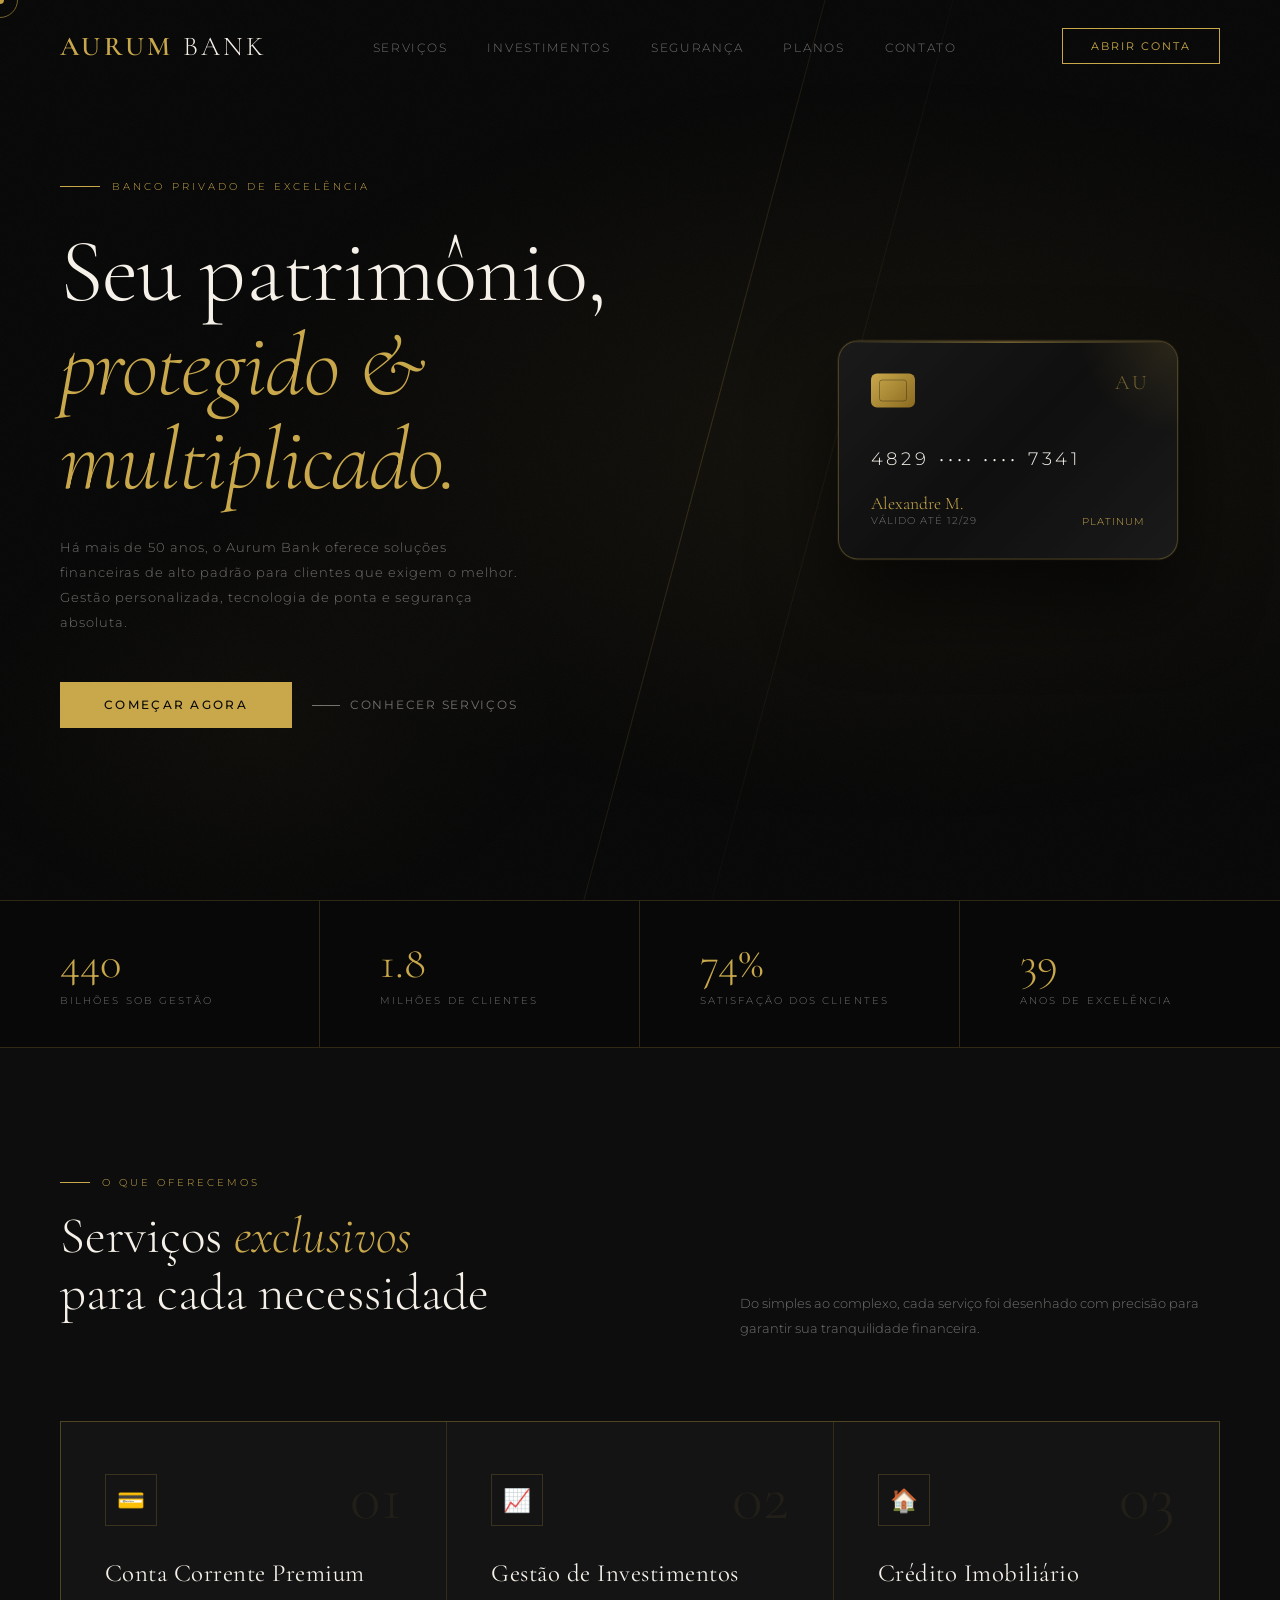
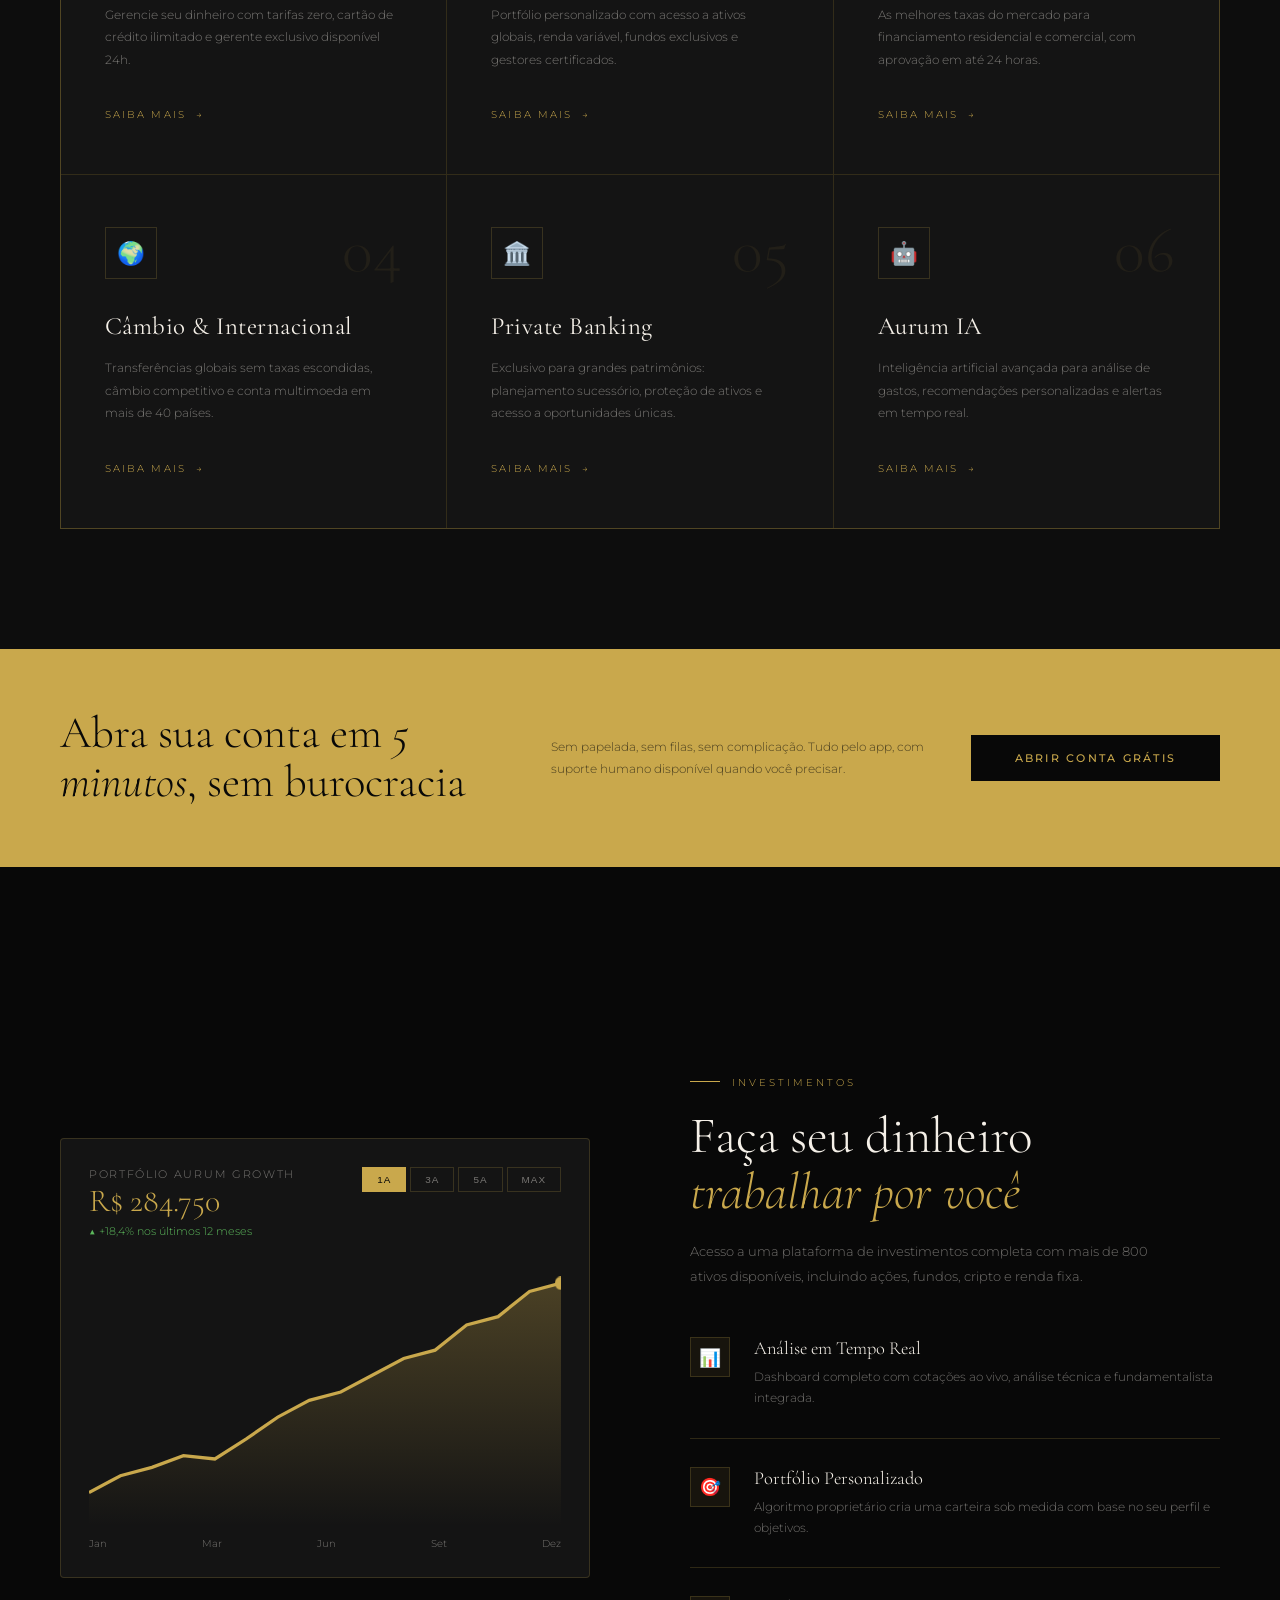
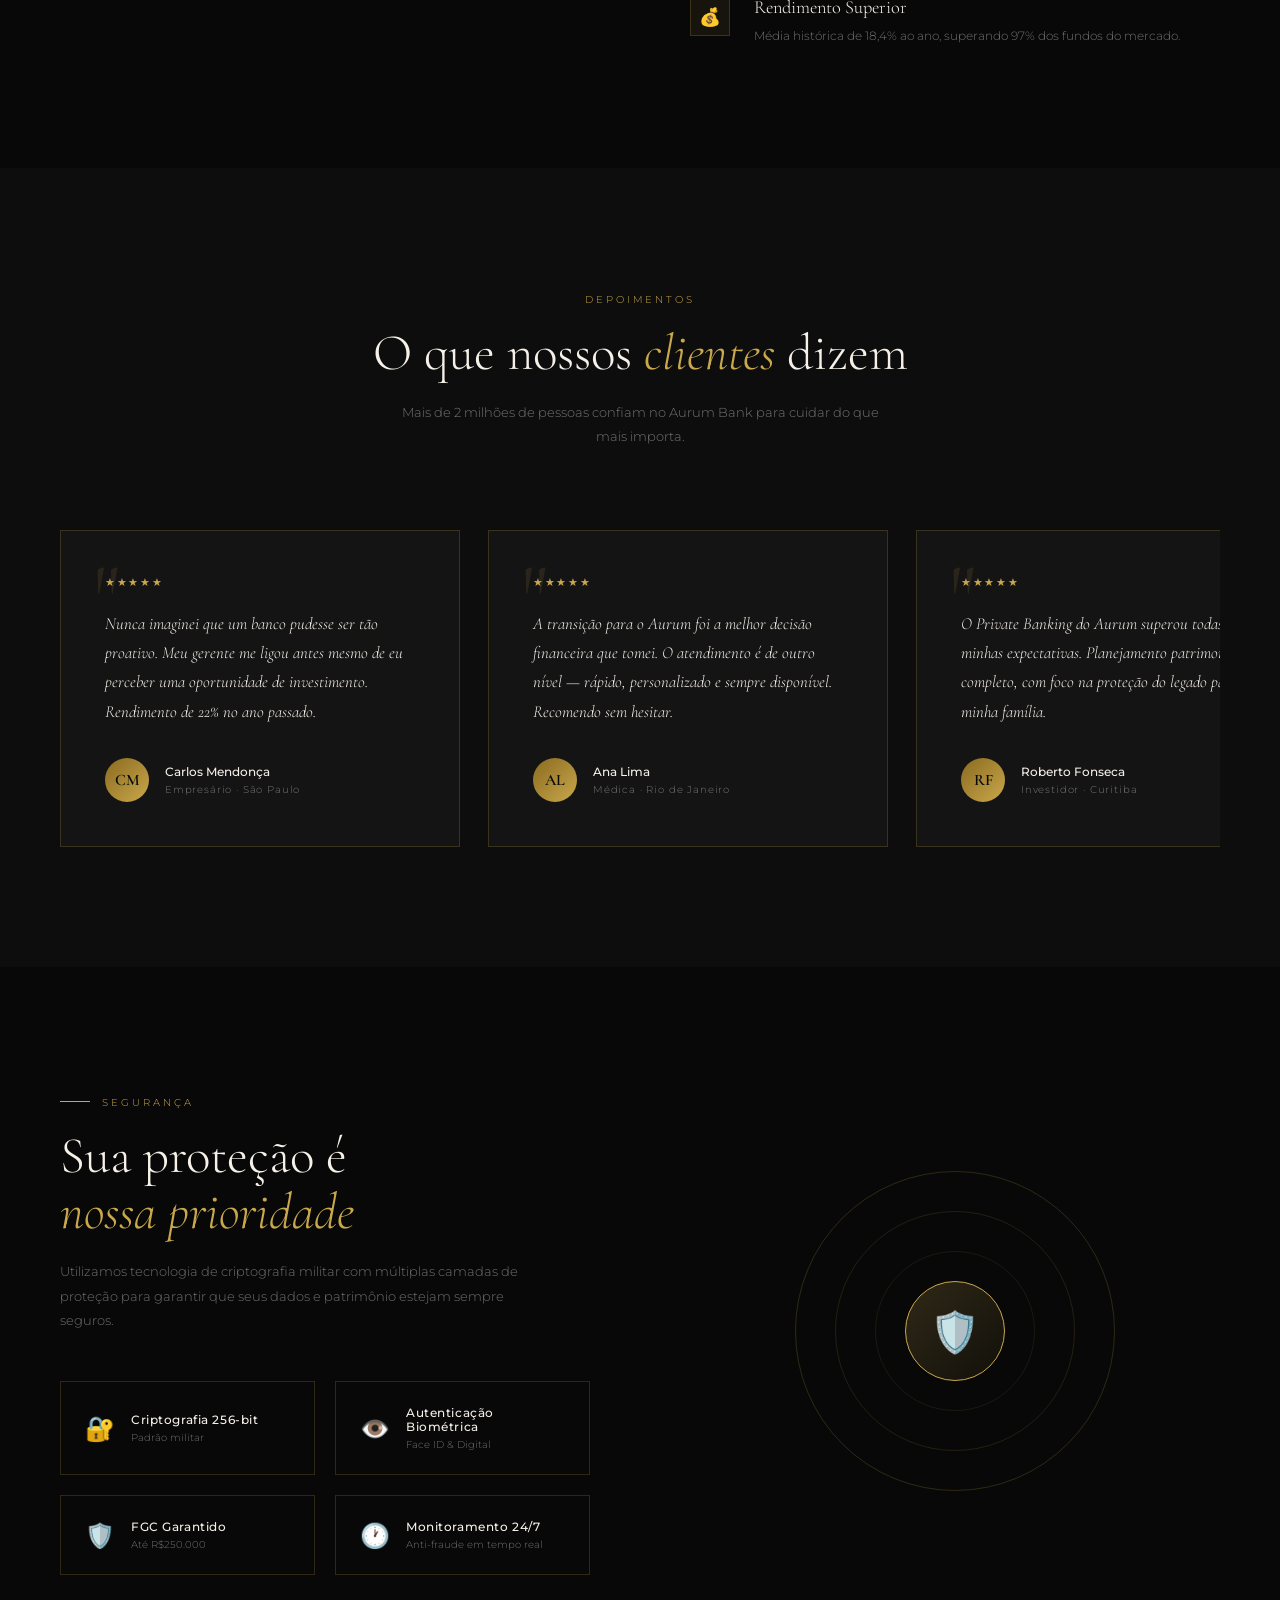
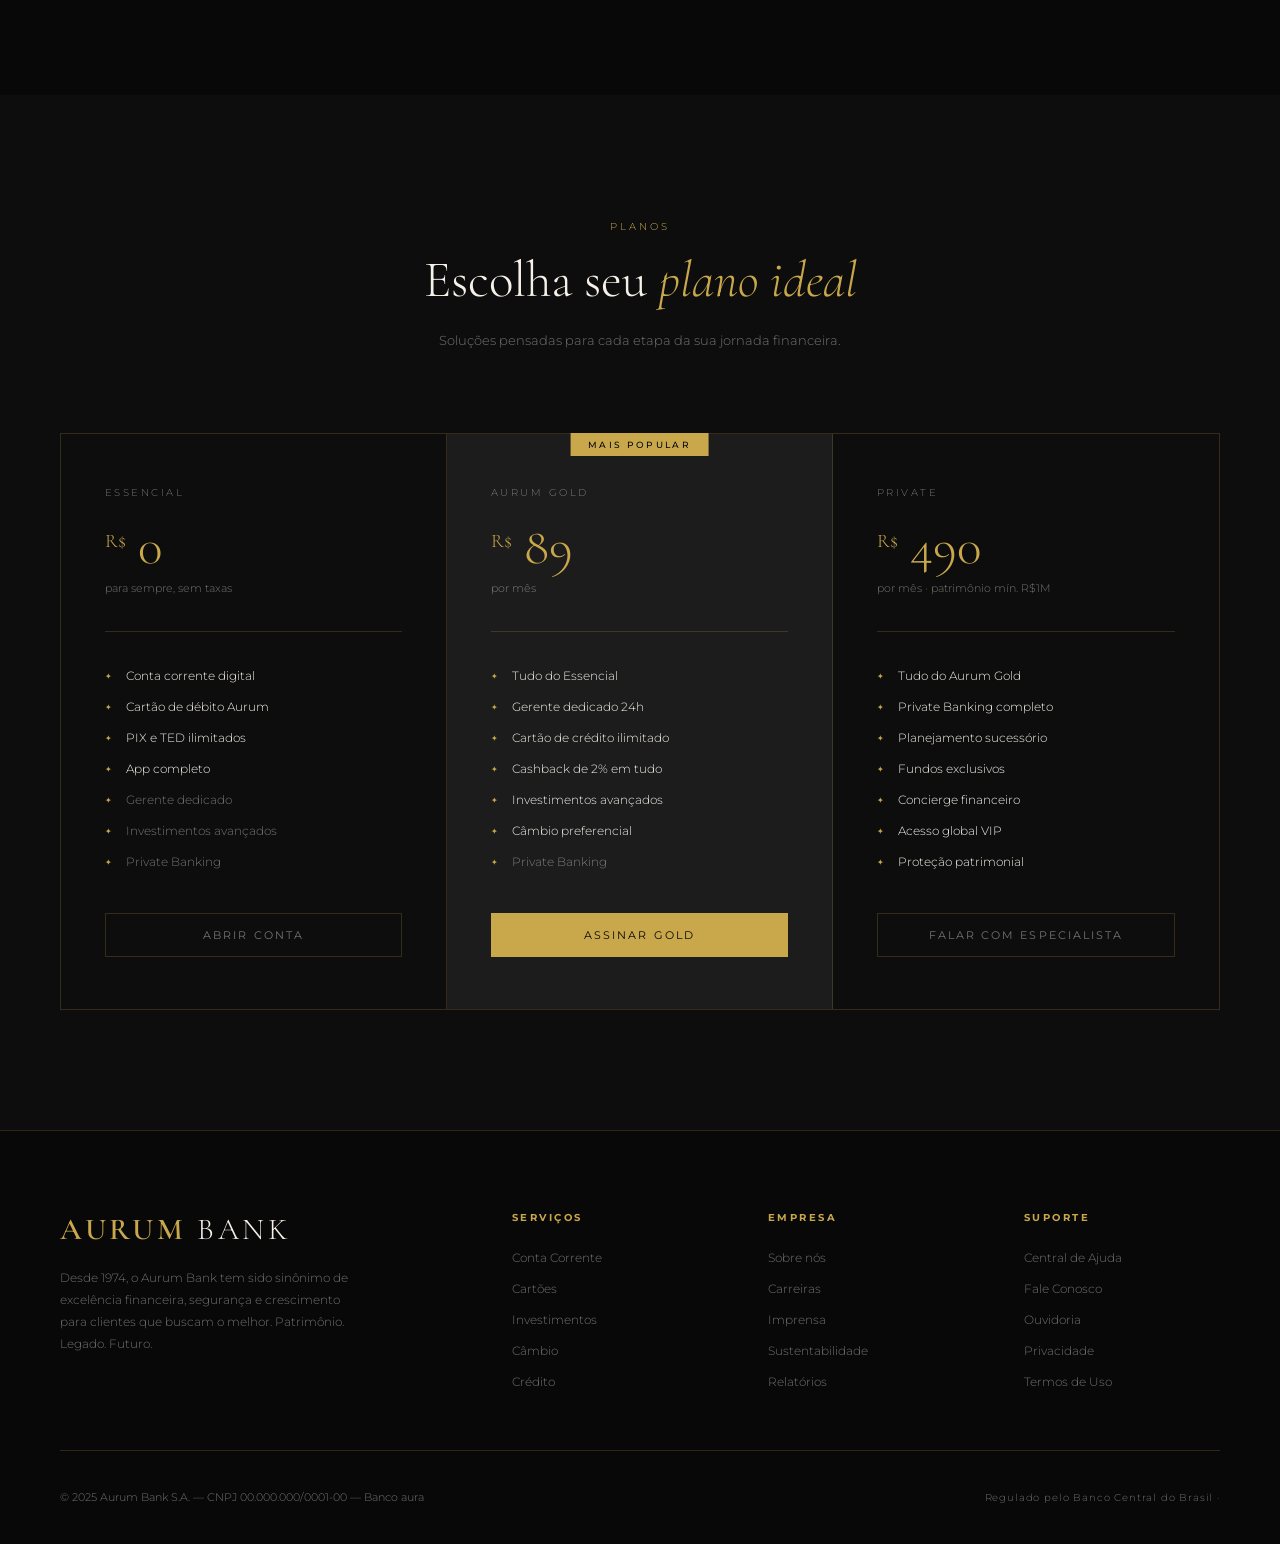
==== commit 7b5cad37: "commit 2" ====
--- a/index.html
+++ b/index.html
@@ -3,730 +3,10 @@
 <head>
 <meta charset="UTF-8">
 <meta name="viewport" content="width=device-width, initial-scale=1.0">
-<title>AURUM BANK — Patrimônio. Legado. Futuro.</title>
+<title>AURUM BANK — Patrimônio. Legado. Futuro</title>
 <link rel="preconnect" href="https://fonts.googleapis.com">
 <link href="https://fonts.googleapis.com/css2?family=Cormorant+Garamond:ital,wght@0,300;0,400;0,600;1,300;1,400&family=Montserrat:wght@300;400;500;600&display=swap" rel="stylesheet">
-<style>
-  :root {
-    --gold: #C9A84C;
-    --gold-light: #E8C97A;
-    --gold-dark: #8A6A1F;
-    --black: #080808;
-    --deep: #0D0D0D;
-    --surface: #141414;
-    --surface2: #1C1C1C;
-    --border: rgba(201,168,76,0.2);
-    --border-bright: rgba(201,168,76,0.5);
-    --white: #F5F0E8;
-    --muted: rgba(245,240,232,0.45);
-    --font-display: 'Cormorant Garamond', Georgia, serif;
-    --font-body: 'Montserrat', sans-serif;
-  }
-
-  *, *::before, *::after { margin: 0; padding: 0; box-sizing: border-box; }
-
-  html { scroll-behavior: smooth; font-size: 16px; }
-
-  body {
-    background: var(--black);
-    color: var(--white);
-    font-family: var(--font-body);
-    font-weight: 300;
-    overflow-x: hidden;
-    cursor: none;
-  }
-
-  /* CUSTOM CURSOR */
-  .cursor {
-    position: fixed; top: 0; left: 0; pointer-events: none; z-index: 9999;
-    mix-blend-mode: difference;
-  }
-  .cursor-dot {
-    width: 8px; height: 8px;
-    background: var(--gold);
-    border-radius: 50%;
-    position: absolute;
-    transform: translate(-50%, -50%);
-    transition: transform 0.1s;
-  }
-  .cursor-ring {
-    width: 36px; height: 36px;
-    border: 1px solid var(--gold);
-    border-radius: 50%;
-    position: absolute;
-    transform: translate(-50%, -50%);
-    transition: all 0.18s ease;
-    opacity: 0.6;
-  }
-
-  /* SCROLLBAR */
-  ::-webkit-scrollbar { width: 4px; }
-  ::-webkit-scrollbar-track { background: var(--black); }
-  ::-webkit-scrollbar-thumb { background: var(--gold-dark); border-radius: 2px; }
-
-  /* NOISE OVERLAY */
-  body::before {
-    content: '';
-    position: fixed; inset: 0; z-index: 0; pointer-events: none;
-    opacity: 0.025;
-    background-image: url("data:image/svg+xml,%3Csvg viewBox='0 0 256 256' xmlns='http://www.w3.org/2000/svg'%3E%3Cfilter id='noise'%3E%3CfeTurbulence type='fractalNoise' baseFrequency='0.9' numOctaves='4' stitchTiles='stitch'/%3E%3C/filter%3E%3Crect width='100%25' height='100%25' filter='url(%23noise)' opacity='1'/%3E%3C/svg%3E");
-    background-size: 180px;
-  }
-
-  /* NAV */
-  nav {
-    position: fixed; top: 0; left: 0; right: 0; z-index: 100;
-    display: flex; align-items: center; justify-content: space-between;
-    padding: 28px 60px;
-    transition: all 0.4s ease;
-  }
-  nav.scrolled {
-    background: rgba(8,8,8,0.92);
-    backdrop-filter: blur(20px);
-    padding: 18px 60px;
-    border-bottom: 1px solid var(--border);
-  }
-  .nav-logo {
-    font-family: var(--font-display);
-    font-size: 1.7rem;
-    font-weight: 600;
-    letter-spacing: 0.12em;
-    color: var(--gold);
-    text-decoration: none;
-  }
-  .nav-logo span { color: var(--white); font-weight: 300; }
-  .nav-links { display: flex; gap: 40px; list-style: none; }
-  .nav-links a {
-    color: var(--muted); text-decoration: none;
-    font-size: 0.72rem; letter-spacing: 0.15em; text-transform: uppercase;
-    transition: color 0.3s;
-    position: relative;
-  }
-  .nav-links a::after {
-    content: ''; position: absolute; bottom: -4px; left: 0; right: 0;
-    height: 1px; background: var(--gold); transform: scaleX(0);
-    transition: transform 0.3s ease; transform-origin: right;
-  }
-  .nav-links a:hover { color: var(--gold); }
-  .nav-links a:hover::after { transform: scaleX(1); transform-origin: left; }
-  .nav-cta {
-    background: transparent;
-    border: 1px solid var(--gold);
-    color: var(--gold);
-    padding: 10px 28px;
-    font-family: var(--font-body);
-    font-size: 0.7rem;
-    letter-spacing: 0.18em;
-    text-transform: uppercase;
-    cursor: none;
-    transition: all 0.3s ease;
-  }
-  .nav-cta:hover { background: var(--gold); color: var(--black); }
-
-  /* HERO */
-  .hero {
-    min-height: 100vh; position: relative;
-    display: flex; align-items: center;
-    overflow: hidden;
-  }
-  .hero-bg {
-    position: absolute; inset: 0;
-    background: radial-gradient(ellipse 80% 60% at 70% 50%, rgba(201,168,76,0.07) 0%, transparent 70%),
-                radial-gradient(ellipse 40% 40% at 20% 80%, rgba(201,168,76,0.04) 0%, transparent 60%);
-  }
-  .hero-lines {
-    position: absolute; inset: 0; overflow: hidden;
-  }
-  .hero-lines::before {
-    content: '';
-    position: absolute;
-    top: -50%; left: 55%; width: 1px; height: 200%;
-    background: linear-gradient(to bottom, transparent, var(--border), transparent);
-    transform: rotate(15deg);
-  }
-  .hero-lines::after {
-    content: '';
-    position: absolute;
-    top: -50%; left: 65%; width: 1px; height: 200%;
-    background: linear-gradient(to bottom, transparent, rgba(201,168,76,0.08), transparent);
-    transform: rotate(15deg);
-  }
-  .hero-content {
-    position: relative; z-index: 2;
-    padding: 0 60px;
-    max-width: 700px;
-    opacity: 0; transform: translateY(40px);
-    animation: fadeUp 1.2s ease 0.3s forwards;
-  }
-  .hero-tag {
-    display: inline-flex; align-items: center; gap: 12px;
-    font-size: 0.65rem; letter-spacing: 0.3em; text-transform: uppercase;
-    color: var(--gold); margin-bottom: 32px;
-  }
-  .hero-tag::before {
-    content: ''; display: block; width: 40px; height: 1px; background: var(--gold);
-  }
-  .hero-title {
-    font-family: var(--font-display);
-    font-size: clamp(3.5rem, 7vw, 6.5rem);
-    font-weight: 300;
-    line-height: 1.05;
-    letter-spacing: -0.01em;
-    margin-bottom: 28px;
-  }
-  .hero-title em {
-    font-style: italic; color: var(--gold);
-    display: block;
-  }
-  .hero-subtitle {
-    font-size: 0.82rem; letter-spacing: 0.08em; color: var(--muted);
-    line-height: 1.9; max-width: 460px; margin-bottom: 48px;
-  }
-  .hero-actions { display: flex; gap: 20px; align-items: center; }
-  .btn-primary {
-    background: var(--gold);
-    color: var(--black);
-    border: none;
-    padding: 16px 44px;
-    font-family: var(--font-body);
-    font-size: 0.72rem;
-    font-weight: 500;
-    letter-spacing: 0.2em;
-    text-transform: uppercase;
-    cursor: none;
-    transition: all 0.3s ease;
-    position: relative; overflow: hidden;
-  }
-  .btn-primary::after {
-    content: ''; position: absolute; inset: 0;
-    background: rgba(255,255,255,0.15);
-    transform: translateX(-100%);
-    transition: transform 0.4s ease;
-  }
-  .btn-primary:hover::after { transform: translateX(0); }
-  .btn-ghost {
-    background: transparent; color: var(--muted);
-    border: none; padding: 16px 0;
-    font-family: var(--font-body);
-    font-size: 0.72rem; letter-spacing: 0.15em; text-transform: uppercase;
-    cursor: none; transition: color 0.3s;
-    display: flex; align-items: center; gap: 10px;
-  }
-  .btn-ghost:hover { color: var(--white); }
-  .btn-ghost span {
-    display: inline-flex; width: 28px; height: 1px;
-    background: currentColor; transition: width 0.3s;
-  }
-  .btn-ghost:hover span { width: 44px; }
-
-  /* HERO CARD FLOATING */
-  .hero-card {
-    position: absolute; right: 8%; top: 50%;
-    transform: translateY(-50%);
-    width: 340px;
-    opacity: 0; animation: fadeLeft 1.2s ease 0.8s forwards;
-    z-index: 2;
-  }
-  .card-3d {
-    background: linear-gradient(135deg, #1a1a1a 0%, #0f0f0f 50%, #1a1a1a 100%);
-    border: 1px solid rgba(201,168,76,0.3);
-    border-radius: 20px;
-    padding: 32px;
-    position: relative; overflow: hidden;
-    box-shadow: 0 40px 80px rgba(0,0,0,0.6), 0 0 0 1px rgba(201,168,76,0.1);
-    transform-style: preserve-3d;
-    transition: transform 0.3s ease;
-  }
-  .card-3d::before {
-    content: '';
-    position: absolute; top: 0; left: 0; right: 0; height: 1px;
-    background: linear-gradient(90deg, transparent, var(--gold), transparent);
-  }
-  .card-chip {
-    width: 44px; height: 34px;
-    background: linear-gradient(135deg, #C9A84C, #8A6A1F);
-    border-radius: 6px; margin-bottom: 40px;
-    position: relative; overflow: hidden;
-  }
-  .card-chip::after {
-    content: ''; position: absolute;
-    top: 50%; left: 50%; transform: translate(-50%,-50%);
-    width: 28px; height: 22px;
-    border: 1px solid rgba(0,0,0,0.3);
-    border-radius: 3px;
-  }
-  .card-number {
-    font-family: var(--font-body); font-size: 1.1rem;
-    letter-spacing: 0.22em; color: var(--white);
-    margin-bottom: 24px; font-weight: 300;
-  }
-  .card-info { display: flex; justify-content: space-between; align-items: flex-end; }
-  .card-name { font-family: var(--font-display); font-size: 1.1rem; color: var(--gold); }
-  .card-expiry { font-size: 0.65rem; letter-spacing: 0.1em; color: var(--muted); }
-  .card-logo-mark {
-    position: absolute; right: 28px; top: 28px;
-    font-family: var(--font-display); font-size: 1.3rem;
-    color: var(--gold); opacity: 0.5; letter-spacing: 0.1em;
-  }
-  .card-glow {
-    position: absolute; top: -50%; right: -30%;
-    width: 200px; height: 200px;
-    background: radial-gradient(circle, rgba(201,168,76,0.15), transparent 70%);
-    pointer-events: none;
-  }
-
-  /* STATS BAR */
-  .stats-bar {
-    position: relative; z-index: 2;
-    border-top: 1px solid var(--border);
-    border-bottom: 1px solid var(--border);
-    display: grid; grid-template-columns: repeat(4, 1fr);
-    opacity: 0; animation: fadeUp 1s ease 1.2s forwards;
-  }
-  .stat-item {
-    padding: 40px 60px;
-    border-right: 1px solid var(--border);
-    position: relative; overflow: hidden;
-    transition: background 0.3s;
-  }
-  .stat-item:last-child { border-right: none; }
-  .stat-item:hover { background: rgba(201,168,76,0.03); }
-  .stat-number {
-    font-family: var(--font-display);
-    font-size: 2.8rem; font-weight: 300;
-    color: var(--gold); line-height: 1;
-    margin-bottom: 8px;
-  }
-  .stat-label {
-    font-size: 0.65rem; letter-spacing: 0.2em;
-    text-transform: uppercase; color: var(--muted);
-  }
-
-  /* SECTION BASE */
-  section { position: relative; z-index: 1; }
-
-  .section-tag {
-    display: inline-flex; align-items: center; gap: 12px;
-    font-size: 0.62rem; letter-spacing: 0.3em; text-transform: uppercase;
-    color: var(--gold); margin-bottom: 20px;
-  }
-  .section-tag::before { content: ''; display: block; width: 30px; height: 1px; background: var(--gold); }
-
-  .section-title {
-    font-family: var(--font-display);
-    font-size: clamp(2.5rem, 4vw, 3.8rem);
-    font-weight: 300; line-height: 1.1;
-    margin-bottom: 20px;
-  }
-  .section-title em { font-style: italic; color: var(--gold); }
-
-  .section-desc {
-    font-size: 0.8rem; color: var(--muted);
-    line-height: 1.9; max-width: 480px;
-  }
-
-  /* SERVICES */
-  .services {
-    padding: 120px 60px;
-    background: var(--deep);
-  }
-  .services-header {
-    display: flex; justify-content: space-between; align-items: flex-end;
-    margin-bottom: 80px;
-  }
-  .services-grid {
-    display: grid; grid-template-columns: repeat(3, 1fr);
-    gap: 1px; background: var(--border);
-    border: 1px solid var(--border);
-  }
-  .service-card {
-    background: var(--surface);
-    padding: 52px 44px;
-    position: relative; overflow: hidden;
-    transition: background 0.4s ease;
-    cursor: none;
-  }
-  .service-card::before {
-    content: ''; position: absolute;
-    bottom: 0; left: 0; right: 0; height: 2px;
-    background: var(--gold); transform: scaleX(0);
-    transition: transform 0.4s ease; transform-origin: left;
-  }
-  .service-card:hover::before { transform: scaleX(1); }
-  .service-card:hover { background: var(--surface2); }
-  .service-icon {
-    width: 52px; height: 52px; margin-bottom: 32px;
-    border: 1px solid var(--border);
-    display: flex; align-items: center; justify-content: center;
-    font-size: 1.4rem;
-    transition: border-color 0.3s, background 0.3s;
-  }
-  .service-card:hover .service-icon {
-    border-color: var(--gold);
-    background: rgba(201,168,76,0.08);
-  }
-  .service-name {
-    font-family: var(--font-display); font-size: 1.55rem;
-    font-weight: 400; margin-bottom: 16px;
-    letter-spacing: 0.02em;
-  }
-  .service-desc {
-    font-size: 0.76rem; color: var(--muted);
-    line-height: 1.85; margin-bottom: 32px;
-  }
-  .service-link {
-    font-size: 0.65rem; letter-spacing: 0.2em;
-    text-transform: uppercase; color: var(--gold);
-    text-decoration: none; display: inline-flex;
-    align-items: center; gap: 10px;
-    transition: gap 0.3s;
-  }
-  .service-link:hover { gap: 18px; }
-  .service-link::after { content: '→'; }
-  .service-number {
-    position: absolute; top: 44px; right: 44px;
-    font-family: var(--font-display); font-size: 4rem;
-    font-weight: 300; color: rgba(201,168,76,0.08);
-    line-height: 1; pointer-events: none;
-  }
-
-  /* HIGHLIGHT BAND */
-  .highlight-band {
-    background: var(--gold);
-    padding: 60px;
-    display: flex; align-items: center; justify-content: space-between;
-    gap: 40px;
-  }
-  .highlight-band h2 {
-    font-family: var(--font-display); font-size: 2.8rem;
-    font-weight: 300; color: var(--black); line-height: 1.1;
-    flex: 1;
-  }
-  .highlight-band h2 em { font-style: italic; }
-  .highlight-band p {
-    font-size: 0.78rem; color: rgba(8,8,8,0.65);
-    line-height: 1.8; max-width: 380px; flex: 1;
-  }
-  .btn-dark {
-    background: var(--black); color: var(--gold);
-    border: none; padding: 16px 44px;
-    font-family: var(--font-body); font-size: 0.7rem;
-    font-weight: 500; letter-spacing: 0.2em; text-transform: uppercase;
-    cursor: none; white-space: nowrap;
-    transition: background 0.3s;
-  }
-  .btn-dark:hover { background: #111; }
-
-  /* INVESTMENTS */
-  .investments {
-    padding: 120px 60px;
-    background: var(--black);
-  }
-  .investments-layout {
-    display: grid; grid-template-columns: 1fr 1fr;
-    gap: 100px; align-items: center;
-    margin-top: 80px;
-  }
-  .invest-visual {
-    position: relative; height: 440px;
-  }
-  .chart-container {
-    background: var(--surface);
-    border: 1px solid var(--border);
-    border-radius: 4px;
-    padding: 28px; height: 100%;
-    display: flex; flex-direction: column;
-  }
-  .chart-header {
-    display: flex; justify-content: space-between; align-items: flex-start;
-    margin-bottom: 20px;
-  }
-  .chart-title { font-size: 0.7rem; letter-spacing: 0.15em; text-transform: uppercase; color: var(--muted); }
-  .chart-value { font-family: var(--font-display); font-size: 2rem; color: var(--gold); }
-  .chart-change { font-size: 0.7rem; color: #5CB85C; margin-top: 4px; }
-  .chart-svg { flex: 1; }
-  .chart-tabs {
-    display: flex; gap: 4px; margin-bottom: 20px;
-  }
-  .chart-tab {
-    font-size: 0.62rem; letter-spacing: 0.1em; text-transform: uppercase;
-    padding: 6px 14px; cursor: none;
-    background: transparent; border: 1px solid var(--border);
-    color: var(--muted); transition: all 0.2s;
-  }
-  .chart-tab.active { background: var(--gold); color: var(--black); border-color: var(--gold); }
-
-  .invest-content {}
-  .invest-features { margin-top: 48px; display: flex; flex-direction: column; gap: 28px; }
-  .invest-feature {
-    display: flex; gap: 24px; align-items: flex-start;
-    padding-bottom: 28px; border-bottom: 1px solid var(--border);
-  }
-  .invest-feature:last-child { border-bottom: none; padding-bottom: 0; }
-  .invest-feature-icon {
-    width: 40px; height: 40px; flex-shrink: 0;
-    background: rgba(201,168,76,0.08);
-    border: 1px solid var(--border);
-    display: flex; align-items: center; justify-content: center;
-    font-size: 1.1rem;
-  }
-  .invest-feature-title {
-    font-family: var(--font-display); font-size: 1.15rem; margin-bottom: 8px;
-  }
-  .invest-feature-desc { font-size: 0.74rem; color: var(--muted); line-height: 1.8; }
-
-  /* TESTIMONIALS */
-  .testimonials {
-    padding: 120px 60px;
-    background: var(--deep);
-    overflow: hidden;
-  }
-  .testimonials-header { text-align: center; margin-bottom: 80px; }
-  .testimonials-header .section-tag { justify-content: center; }
-  .testimonials-header .section-tag::before { display: none; }
-  .testimonials-header .section-desc { margin: 0 auto; text-align: center; }
-  .testimonials-track {
-    display: flex; gap: 28px;
-    animation: scrollTrack 30s linear infinite;
-    width: max-content;
-  }
-  .testimonials-wrap { overflow: hidden; }
-  .testimonials-wrap:hover .testimonials-track { animation-play-state: paused; }
-  .testimonial-card {
-    background: var(--surface); border: 1px solid var(--border);
-    padding: 44px; width: 400px; flex-shrink: 0;
-    position: relative;
-  }
-  .testimonial-card::before {
-    content: '"';
-    font-family: var(--font-display); font-size: 6rem;
-    color: rgba(201,168,76,0.12); position: absolute;
-    top: 20px; left: 32px; line-height: 1;
-  }
-  .testimonial-text {
-    font-family: var(--font-display); font-size: 1.05rem;
-    font-style: italic; line-height: 1.75;
-    color: var(--white); margin-bottom: 32px;
-    position: relative; z-index: 1;
-  }
-  .testimonial-author { display: flex; align-items: center; gap: 16px; }
-  .testimonial-avatar {
-    width: 44px; height: 44px; border-radius: 50%;
-    background: linear-gradient(135deg, var(--gold-dark), var(--gold));
-    display: flex; align-items: center; justify-content: center;
-    font-family: var(--font-display); font-size: 1rem; color: var(--black);
-    font-weight: 600;
-  }
-  .testimonial-name { font-size: 0.78rem; font-weight: 500; margin-bottom: 4px; }
-  .testimonial-role { font-size: 0.65rem; color: var(--muted); letter-spacing: 0.08em; }
-  .stars { color: var(--gold); font-size: 0.7rem; margin-bottom: 20px; letter-spacing: 0.15em; }
-
-  /* SECURITY */
-  .security {
-    padding: 120px 60px;
-    background: var(--black);
-  }
-  .security-layout {
-    display: grid; grid-template-columns: 1fr 1fr;
-    gap: 100px; align-items: center;
-  }
-  .security-badges {
-    display: grid; grid-template-columns: 1fr 1fr; gap: 20px;
-    margin-top: 48px;
-  }
-  .security-badge {
-    border: 1px solid var(--border); padding: 24px;
-    display: flex; align-items: center; gap: 16px;
-    transition: border-color 0.3s, background 0.3s;
-  }
-  .security-badge:hover { border-color: var(--gold); background: rgba(201,168,76,0.04); }
-  .badge-icon { font-size: 1.5rem; }
-  .badge-name { font-size: 0.72rem; font-weight: 500; margin-bottom: 4px; letter-spacing: 0.05em; }
-  .badge-sub { font-size: 0.62rem; color: var(--muted); }
-  .security-visual {
-    position: relative; display: flex; align-items: center; justify-content: center;
-    height: 440px;
-  }
-  .shield-ring {
-    position: absolute; border-radius: 50%;
-    border: 1px solid var(--border);
-    animation: pulse 3s ease-in-out infinite;
-  }
-  .shield-ring:nth-child(1) { width: 320px; height: 320px; animation-delay: 0s; }
-  .shield-ring:nth-child(2) { width: 240px; height: 240px; animation-delay: 0.5s; opacity: 0.7; }
-  .shield-ring:nth-child(3) { width: 160px; height: 160px; animation-delay: 1s; opacity: 0.5; }
-  .shield-core {
-    width: 100px; height: 100px;
-    background: linear-gradient(135deg, rgba(201,168,76,0.2), rgba(201,168,76,0.05));
-    border: 1px solid var(--gold);
-    border-radius: 50%;
-    display: flex; align-items: center; justify-content: center;
-    font-size: 2.5rem; position: relative; z-index: 2;
-  }
-
-  /* PLANS */
-  .plans {
-    padding: 120px 60px;
-    background: var(--deep);
-  }
-  .plans-header { text-align: center; margin-bottom: 80px; }
-  .plans-header .section-tag { justify-content: center; }
-  .plans-header .section-tag::before { display: none; }
-  .plans-header .section-desc { margin: 0 auto; text-align: center; }
-  .plans-grid {
-    display: grid; grid-template-columns: repeat(3, 1fr);
-    gap: 0; border: 1px solid var(--border);
-  }
-  .plan-card {
-    padding: 52px 44px; border-right: 1px solid var(--border);
-    position: relative; transition: background 0.3s;
-    cursor: none;
-  }
-  .plan-card:last-child { border-right: none; }
-  .plan-card.featured {
-    background: var(--surface2);
-  }
-  .plan-card.featured::before {
-    content: 'MAIS POPULAR';
-    position: absolute; top: -1px; left: 50%; transform: translateX(-50%);
-    background: var(--gold); color: var(--black);
-    font-size: 0.58rem; letter-spacing: 0.25em; padding: 6px 18px; font-weight: 500;
-  }
-  .plan-tag {
-    font-size: 0.62rem; letter-spacing: 0.25em; text-transform: uppercase;
-    color: var(--muted); margin-bottom: 24px;
-  }
-  .plan-price {
-    font-family: var(--font-display); font-size: 3.2rem;
-    font-weight: 300; line-height: 1; margin-bottom: 8px;
-  }
-  .plan-price sup { font-size: 1.2rem; vertical-align: top; margin-top: 10px; display: inline-block; color: var(--gold); }
-  .plan-price span { color: var(--gold); }
-  .plan-period { font-size: 0.7rem; color: var(--muted); margin-bottom: 36px; }
-  .plan-divider { height: 1px; background: var(--border); margin-bottom: 36px; }
-  .plan-features { list-style: none; display: flex; flex-direction: column; gap: 16px; margin-bottom: 44px; }
-  .plan-features li {
-    display: flex; align-items: center; gap: 14px;
-    font-size: 0.76rem; color: var(--muted);
-  }
-  .plan-features li::before { content: '✦'; color: var(--gold); font-size: 0.5rem; flex-shrink: 0; }
-  .plan-features li.active { color: var(--white); }
-  .btn-plan {
-    width: 100%; padding: 14px;
-    font-family: var(--font-body); font-size: 0.7rem;
-    letter-spacing: 0.18em; text-transform: uppercase;
-    cursor: none; transition: all 0.3s;
-    border: 1px solid var(--border); background: transparent; color: var(--muted);
-  }
-  .btn-plan:hover { border-color: var(--gold); color: var(--gold); }
-  .plan-card.featured .btn-plan {
-    background: var(--gold); color: var(--black); border-color: var(--gold);
-  }
-  .plan-card.featured .btn-plan:hover { background: var(--gold-light); }
-
-  /* FOOTER */
-  footer {
-    background: var(--black);
-    border-top: 1px solid var(--border);
-    padding: 80px 60px 40px;
-  }
-  .footer-top {
-    display: grid; grid-template-columns: 2fr 1fr 1fr 1fr;
-    gap: 60px; padding-bottom: 60px; border-bottom: 1px solid var(--border);
-    margin-bottom: 40px;
-  }
-  .footer-brand .nav-logo { font-size: 1.9rem; display: block; margin-bottom: 20px; }
-  .footer-desc { font-size: 0.74rem; color: var(--muted); line-height: 1.85; max-width: 300px; }
-  .footer-col h4 {
-    font-size: 0.62rem; letter-spacing: 0.25em; text-transform: uppercase;
-    color: var(--gold); margin-bottom: 24px;
-  }
-  .footer-col ul { list-style: none; display: flex; flex-direction: column; gap: 12px; }
-  .footer-col a {
-    color: var(--muted); text-decoration: none; font-size: 0.76rem;
-    transition: color 0.3s;
-  }
-  .footer-col a:hover { color: var(--white); }
-  .footer-bottom {
-    display: flex; justify-content: space-between; align-items: center;
-  }
-  .footer-copy { font-size: 0.67rem; color: var(--muted); }
-  .footer-cert { font-size: 0.65rem; color: var(--muted); letter-spacing: 0.08em; }
-
-  /* MOBILE NAV TOGGLE */
-  .nav-toggle { display: none; }
-
-  /* ANIMATIONS */
-  @keyframes fadeUp {
-    to { opacity: 1; transform: translateY(0); }
-  }
-  @keyframes fadeLeft {
-    to { opacity: 1; transform: translateY(-50%); }
-  }
-  @keyframes pulse {
-    0%, 100% { transform: scale(1); opacity: var(--op, 0.4); }
-    50% { transform: scale(1.04); opacity: calc(var(--op, 0.4) * 1.5); }
-  }
-  @keyframes scrollTrack {
-    0% { transform: translateX(0); }
-    100% { transform: translateX(-50%); }
-  }
-  @keyframes drawLine {
-    to { stroke-dashoffset: 0; }
-  }
-  .scroll-reveal {
-    opacity: 0; transform: translateY(30px);
-    transition: opacity 0.8s ease, transform 0.8s ease;
-  }
-  .scroll-reveal.visible { opacity: 1; transform: translateY(0); }
-
-  /* LOADING SCREEN */
-  #loader {
-    position: fixed; inset: 0; z-index: 9998;
-    background: var(--black);
-    display: flex; align-items: center; justify-content: center;
-    flex-direction: column; gap: 32px;
-    transition: opacity 0.8s ease, visibility 0.8s ease;
-  }
-  #loader.hidden { opacity: 0; visibility: hidden; }
-  .loader-logo {
-    font-family: var(--font-display); font-size: 3rem;
-    color: var(--gold); letter-spacing: 0.15em; font-weight: 300;
-  }
-  .loader-bar {
-    width: 200px; height: 1px; background: var(--border); position: relative; overflow: hidden;
-  }
-  .loader-bar::after {
-    content: ''; position: absolute; inset: 0;
-    background: var(--gold);
-    animation: loadBar 1.5s ease forwards;
-  }
-  @keyframes loadBar {
-    from { transform: translateX(-100%); }
-    to { transform: translateX(0); }
-  }
-
-  @media (max-width: 1024px) {
-    nav { padding: 24px 32px; }
-    nav.scrolled { padding: 16px 32px; }
-    .nav-links { display: none; }
-    .hero-card { display: none; }
-    .hero-content { max-width: 100%; }
-    .stats-bar { grid-template-columns: repeat(2, 1fr); }
-    .stat-item { padding: 32px; }
-    .services, .investments, .security, .plans, .testimonials { padding: 80px 32px; }
-    .services-header { flex-direction: column; align-items: flex-start; gap: 24px; }
-    .services-grid { grid-template-columns: 1fr; }
-    .investments-layout, .security-layout { grid-template-columns: 1fr; gap: 60px; }
-    .plans-grid { grid-template-columns: 1fr; }
-    .plan-card { border-right: none; border-bottom: 1px solid var(--border); }
-    .plan-card:last-child { border-bottom: none; }
-    .footer-top { grid-template-columns: 1fr 1fr; }
-    .highlight-band { flex-direction: column; padding: 48px 32px; }
-    footer { padding: 60px 32px 32px; }
-    .hero-content { padding: 0 32px; }
-  }
-</style>
+<link rel="stylesheet" href="style.css">
 </head>
 <body>
 
@@ -1226,93 +506,6 @@
   </div>
 </footer>
 
-<script>
-  // LOADER
-  window.addEventListener('load', () => {
-    setTimeout(() => {
-      document.getElementById('loader').classList.add('hidden');
-    }, 1800);
-  });
-
-  // CURSOR
-  const cursor = document.querySelector('.cursor');
-  const dot = cursor.querySelector('.cursor-dot');
-  const ring = cursor.querySelector('.cursor-ring');
-  let mx = 0, my = 0, rx = 0, ry = 0;
-  document.addEventListener('mousemove', e => { mx = e.clientX; my = e.clientY; });
-  function animCursor() {
-    dot.style.left = mx + 'px'; dot.style.top = my + 'px';
-    rx += (mx - rx) * 0.12; ry += (my - ry) * 0.12;
-    ring.style.left = rx + 'px'; ring.style.top = ry + 'px';
-    requestAnimationFrame(animCursor);
-  }
-  animCursor();
-  document.querySelectorAll('button, a, .service-card, .plan-card').forEach(el => {
-    el.addEventListener('mouseenter', () => { ring.style.width = '54px'; ring.style.height = '54px'; ring.style.opacity = '1'; });
-    el.addEventListener('mouseleave', () => { ring.style.width = '36px'; ring.style.height = '36px'; ring.style.opacity = '0.6'; });
-  });
-
-  // NAV SCROLL
-  const nav = document.getElementById('nav');
-  window.addEventListener('scroll', () => {
-    nav.classList.toggle('scrolled', window.scrollY > 50);
-  });
-
-  // SCROLL REVEAL
-  const observer = new IntersectionObserver(entries => {
-    entries.forEach(e => { if (e.isIntersecting) { e.target.classList.add('visible'); } });
-  }, { threshold: 0.12 });
-  document.querySelectorAll('.scroll-reveal').forEach(el => observer.observe(el));
-
-  // COUNTER ANIMATION
-  function animCounter(el, target, isDecimal, suffix) {
-    let start = 0; const dur = 2000; const step = 16;
-    const inc = target / (dur / step);
-    const timer = setInterval(() => {
-      start += inc;
-      if (start >= target) { start = target; clearInterval(timer); }
-      el.textContent = (isDecimal ? start.toFixed(1) : Math.floor(start)) + (suffix || '');
-    }, step);
-  }
-  const statsObserver = new IntersectionObserver(entries => {
-    entries.forEach(e => {
-      if (e.isIntersecting) {
-        const el = e.target;
-        animCounter(el, parseFloat(el.dataset.target), el.hasAttribute('data-decimal'), el.dataset.suffix || '');
-        statsObserver.unobserve(el);
-      }
-    });
-  }, { threshold: 0.5 });
-  document.querySelectorAll('[data-target]').forEach(el => statsObserver.observe(el));
-
-  // CHART TABS
-  document.querySelectorAll('.chart-tab').forEach(tab => {
-    tab.addEventListener('click', () => {
-      document.querySelectorAll('.chart-tab').forEach(t => t.classList.remove('active'));
-      tab.classList.add('active');
-    });
-  });
-
-  // CARD 3D EFFECT
-  const card = document.getElementById('heroCard');
-  if (card) {
-    document.addEventListener('mousemove', e => {
-      const rect = card.getBoundingClientRect();
-      const cx = rect.left + rect.width / 2;
-      const cy = rect.top + rect.height / 2;
-      const dx = (e.clientX - cx) / 20;
-      const dy = -(e.clientY - cy) / 20;
-      card.style.transform = `rotateY(${dx}deg) rotateX(${dy}deg)`;
-    });
-  }
-
-  // SMOOTH SCROLL
-  document.querySelectorAll('a[href^="#"]').forEach(a => {
-    a.addEventListener('click', e => {
-      const target = document.querySelector(a.getAttribute('href'));
-      if (target) { e.preventDefault(); target.scrollIntoView({ behavior: 'smooth' }); }
-    });
-  });
-</script>
+<script src="script.js"></script>
 </body>
 </html>
--- a/style.css
+++ b/style.css
@@ -0,0 +1,719 @@
+  :root {
+    --gold: #C9A84C;
+    --gold-light: #E8C97A;
+    --gold-dark: #8A6A1F;
+    --black: #080808;
+    --deep: #0D0D0D;
+    --surface: #141414;
+    --surface2: #1C1C1C;
+    --border: rgba(201,168,76,0.2);
+    --border-bright: rgba(201,168,76,0.5);
+    --white: #F5F0E8;
+    --muted: rgba(245,240,232,0.45);
+    --font-display: 'Cormorant Garamond', Georgia, serif;
+    --font-body: 'Montserrat', sans-serif;
+  }
+
+  *, *::before, *::after { margin: 0; padding: 0; box-sizing: border-box; }
+
+  html { scroll-behavior: smooth; font-size: 16px; }
+
+  body {
+    background: var(--black);
+    color: var(--white);
+    font-family: var(--font-body);
+    font-weight: 300;
+    overflow-x: hidden;
+    cursor: none;
+  }
+
+  /* CUSTOM CURSOR */
+  .cursor {
+    position: fixed; top: 0; left: 0; pointer-events: none; z-index: 9999;
+    mix-blend-mode: difference;
+  }
+  .cursor-dot {
+    width: 8px; height: 8px;
+    background: var(--gold);
+    border-radius: 50%;
+    position: absolute;
+    transform: translate(-50%, -50%);
+    transition: transform 0.1s;
+  }
+  .cursor-ring {
+    width: 36px; height: 36px;
+    border: 1px solid var(--gold);
+    border-radius: 50%;
+    position: absolute;
+    transform: translate(-50%, -50%);
+    transition: all 0.18s ease;
+    opacity: 0.6;
+  }
+
+  /* SCROLLBAR */
+  ::-webkit-scrollbar { width: 4px; }
+  ::-webkit-scrollbar-track { background: var(--black); }
+  ::-webkit-scrollbar-thumb { background: var(--gold-dark); border-radius: 2px; }
+
+  /* NOISE OVERLAY */
+  body::before {
+    content: '';
+    position: fixed; inset: 0; z-index: 0; pointer-events: none;
+    opacity: 0.025;
+    background-image: url("data:image/svg+xml,%3Csvg viewBox='0 0 256 256' xmlns='http://www.w3.org/2000/svg'%3E%3Cfilter id='noise'%3E%3CfeTurbulence type='fractalNoise' baseFrequency='0.9' numOctaves='4' stitchTiles='stitch'/%3E%3C/filter%3E%3Crect width='100%25' height='100%25' filter='url(%23noise)' opacity='1'/%3E%3C/svg%3E");
+    background-size: 180px;
+  }
+
+  /* NAV */
+  nav {
+    position: fixed; top: 0; left: 0; right: 0; z-index: 100;
+    display: flex; align-items: center; justify-content: space-between;
+    padding: 28px 60px;
+    transition: all 0.4s ease;
+  }
+  nav.scrolled {
+    background: rgba(8,8,8,0.92);
+    backdrop-filter: blur(20px);
+    padding: 18px 60px;
+    border-bottom: 1px solid var(--border);
+  }
+  .nav-logo {
+    font-family: var(--font-display);
+    font-size: 1.7rem;
+    font-weight: 600;
+    letter-spacing: 0.12em;
+    color: var(--gold);
+    text-decoration: none;
+  }
+  .nav-logo span { color: var(--white); font-weight: 300; }
+  .nav-links { display: flex; gap: 40px; list-style: none; }
+  .nav-links a {
+    color: var(--muted); text-decoration: none;
+    font-size: 0.72rem; letter-spacing: 0.15em; text-transform: uppercase;
+    transition: color 0.3s;
+    position: relative;
+  }
+  .nav-links a::after {
+    content: ''; position: absolute; bottom: -4px; left: 0; right: 0;
+    height: 1px; background: var(--gold); transform: scaleX(0);
+    transition: transform 0.3s ease; transform-origin: right;
+  }
+  .nav-links a:hover { color: var(--gold); }
+  .nav-links a:hover::after { transform: scaleX(1); transform-origin: left; }
+  .nav-cta {
+    background: transparent;
+    border: 1px solid var(--gold);
+    color: var(--gold);
+    padding: 10px 28px;
+    font-family: var(--font-body);
+    font-size: 0.7rem;
+    letter-spacing: 0.18em;
+    text-transform: uppercase;
+    cursor: none;
+    transition: all 0.3s ease;
+  }
+  .nav-cta:hover { background: var(--gold); color: var(--black); }
+
+  /* HERO */
+  .hero {
+    min-height: 100vh; position: relative;
+    display: flex; align-items: center;
+    overflow: hidden;
+  }
+  .hero-bg {
+    position: absolute; inset: 0;
+    background: radial-gradient(ellipse 80% 60% at 70% 50%, rgba(201,168,76,0.07) 0%, transparent 70%),
+                radial-gradient(ellipse 40% 40% at 20% 80%, rgba(201,168,76,0.04) 0%, transparent 60%);
+  }
+  .hero-lines {
+    position: absolute; inset: 0; overflow: hidden;
+  }
+  .hero-lines::before {
+    content: '';
+    position: absolute;
+    top: -50%; left: 55%; width: 1px; height: 200%;
+    background: linear-gradient(to bottom, transparent, var(--border), transparent);
+    transform: rotate(15deg);
+  }
+  .hero-lines::after {
+    content: '';
+    position: absolute;
+    top: -50%; left: 65%; width: 1px; height: 200%;
+    background: linear-gradient(to bottom, transparent, rgba(201,168,76,0.08), transparent);
+    transform: rotate(15deg);
+  }
+  .hero-content {
+    position: relative; z-index: 2;
+    padding: 0 60px;
+    max-width: 700px;
+    opacity: 0; transform: translateY(40px);
+    animation: fadeUp 1.2s ease 0.3s forwards;
+  }
+  .hero-tag {
+    display: inline-flex; align-items: center; gap: 12px;
+    font-size: 0.65rem; letter-spacing: 0.3em; text-transform: uppercase;
+    color: var(--gold); margin-bottom: 32px;
+  }
+  .hero-tag::before {
+    content: ''; display: block; width: 40px; height: 1px; background: var(--gold);
+  }
+  .hero-title {
+    font-family: var(--font-display);
+    font-size: clamp(3.5rem, 7vw, 6.5rem);
+    font-weight: 300;
+    line-height: 1.05;
+    letter-spacing: -0.01em;
+    margin-bottom: 28px;
+  }
+  .hero-title em {
+    font-style: italic; color: var(--gold);
+    display: block;
+  }
+  .hero-subtitle {
+    font-size: 0.82rem; letter-spacing: 0.08em; color: var(--muted);
+    line-height: 1.9; max-width: 460px; margin-bottom: 48px;
+  }
+  .hero-actions { display: flex; gap: 20px; align-items: center; }
+  .btn-primary {
+    background: var(--gold);
+    color: var(--black);
+    border: none;
+    padding: 16px 44px;
+    font-family: var(--font-body);
+    font-size: 0.72rem;
+    font-weight: 500;
+    letter-spacing: 0.2em;
+    text-transform: uppercase;
+    cursor: none;
+    transition: all 0.3s ease;
+    position: relative; overflow: hidden;
+  }
+  .btn-primary::after {
+    content: ''; position: absolute; inset: 0;
+    background: rgba(255,255,255,0.15);
+    transform: translateX(-100%);
+    transition: transform 0.4s ease;
+  }
+  .btn-primary:hover::after { transform: translateX(0); }
+  .btn-ghost {
+    background: transparent; color: var(--muted);
+    border: none; padding: 16px 0;
+    font-family: var(--font-body);
+    font-size: 0.72rem; letter-spacing: 0.15em; text-transform: uppercase;
+    cursor: none; transition: color 0.3s;
+    display: flex; align-items: center; gap: 10px;
+  }
+  .btn-ghost:hover { color: var(--white); }
+  .btn-ghost span {
+    display: inline-flex; width: 28px; height: 1px;
+    background: currentColor; transition: width 0.3s;
+  }
+  .btn-ghost:hover span { width: 44px; }
+
+  /* HERO CARD FLOATING */
+  .hero-card {
+    position: absolute; right: 8%; top: 50%;
+    transform: translateY(-50%);
+    width: 340px;
+    opacity: 0; animation: fadeLeft 1.2s ease 0.8s forwards;
+    z-index: 2;
+  }
+  .card-3d {
+    background: linear-gradient(135deg, #1a1a1a 0%, #0f0f0f 50%, #1a1a1a 100%);
+    border: 1px solid rgba(201,168,76,0.3);
+    border-radius: 20px;
+    padding: 32px;
+    position: relative; overflow: hidden;
+    box-shadow: 0 40px 80px rgba(0,0,0,0.6), 0 0 0 1px rgba(201,168,76,0.1);
+    transform-style: preserve-3d;
+    transition: transform 0.3s ease;
+  }
+  .card-3d::before {
+    content: '';
+    position: absolute; top: 0; left: 0; right: 0; height: 1px;
+    background: linear-gradient(90deg, transparent, var(--gold), transparent);
+  }
+  .card-chip {
+    width: 44px; height: 34px;
+    background: linear-gradient(135deg, #C9A84C, #8A6A1F);
+    border-radius: 6px; margin-bottom: 40px;
+    position: relative; overflow: hidden;
+  }
+  .card-chip::after {
+    content: ''; position: absolute;
+    top: 50%; left: 50%; transform: translate(-50%,-50%);
+    width: 28px; height: 22px;
+    border: 1px solid rgba(0,0,0,0.3);
+    border-radius: 3px;
+  }
+  .card-number {
+    font-family: var(--font-body); font-size: 1.1rem;
+    letter-spacing: 0.22em; color: var(--white);
+    margin-bottom: 24px; font-weight: 300;
+  }
+  .card-info { display: flex; justify-content: space-between; align-items: flex-end; }
+  .card-name { font-family: var(--font-display); font-size: 1.1rem; color: var(--gold); }
+  .card-expiry { font-size: 0.65rem; letter-spacing: 0.1em; color: var(--muted); }
+  .card-logo-mark {
+    position: absolute; right: 28px; top: 28px;
+    font-family: var(--font-display); font-size: 1.3rem;
+    color: var(--gold); opacity: 0.5; letter-spacing: 0.1em;
+  }
+  .card-glow {
+    position: absolute; top: -50%; right: -30%;
+    width: 200px; height: 200px;
+    background: radial-gradient(circle, rgba(201,168,76,0.15), transparent 70%);
+    pointer-events: none;
+  }
+
+  /* STATS BAR */
+  .stats-bar {
+    position: relative; z-index: 2;
+    border-top: 1px solid var(--border);
+    border-bottom: 1px solid var(--border);
+    display: grid; grid-template-columns: repeat(4, 1fr);
+    opacity: 0; animation: fadeUp 1s ease 1.2s forwards;
+  }
+  .stat-item {
+    padding: 40px 60px;
+    border-right: 1px solid var(--border);
+    position: relative; overflow: hidden;
+    transition: background 0.3s;
+  }
+  .stat-item:last-child { border-right: none; }
+  .stat-item:hover { background: rgba(201,168,76,0.03); }
+  .stat-number {
+    font-family: var(--font-display);
+    font-size: 2.8rem; font-weight: 300;
+    color: var(--gold); line-height: 1;
+    margin-bottom: 8px;
+  }
+  .stat-label {
+    font-size: 0.65rem; letter-spacing: 0.2em;
+    text-transform: uppercase; color: var(--muted);
+  }
+
+  /* SECTION BASE */
+  section { position: relative; z-index: 1; }
+
+  .section-tag {
+    display: inline-flex; align-items: center; gap: 12px;
+    font-size: 0.62rem; letter-spacing: 0.3em; text-transform: uppercase;
+    color: var(--gold); margin-bottom: 20px;
+  }
+  .section-tag::before { content: ''; display: block; width: 30px; height: 1px; background: var(--gold); }
+
+  .section-title {
+    font-family: var(--font-display);
+    font-size: clamp(2.5rem, 4vw, 3.8rem);
+    font-weight: 300; line-height: 1.1;
+    margin-bottom: 20px;
+  }
+  .section-title em { font-style: italic; color: var(--gold); }
+
+  .section-desc {
+    font-size: 0.8rem; color: var(--muted);
+    line-height: 1.9; max-width: 480px;
+  }
+
+  /* SERVICES */
+  .services {
+    padding: 120px 60px;
+    background: var(--deep);
+  }
+  .services-header {
+    display: flex; justify-content: space-between; align-items: flex-end;
+    margin-bottom: 80px;
+  }
+  .services-grid {
+    display: grid; grid-template-columns: repeat(3, 1fr);
+    gap: 1px; background: var(--border);
+    border: 1px solid var(--border);
+  }
+  .service-card {
+    background: var(--surface);
+    padding: 52px 44px;
+    position: relative; overflow: hidden;
+    transition: background 0.4s ease;
+    cursor: none;
+  }
+  .service-card::before {
+    content: ''; position: absolute;
+    bottom: 0; left: 0; right: 0; height: 2px;
+    background: var(--gold); transform: scaleX(0);
+    transition: transform 0.4s ease; transform-origin: left;
+  }
+  .service-card:hover::before { transform: scaleX(1); }
+  .service-card:hover { background: var(--surface2); }
+  .service-icon {
+    width: 52px; height: 52px; margin-bottom: 32px;
+    border: 1px solid var(--border);
+    display: flex; align-items: center; justify-content: center;
+    font-size: 1.4rem;
+    transition: border-color 0.3s, background 0.3s;
+  }
+  .service-card:hover .service-icon {
+    border-color: var(--gold);
+    background: rgba(201,168,76,0.08);
+  }
+  .service-name {
+    font-family: var(--font-display); font-size: 1.55rem;
+    font-weight: 400; margin-bottom: 16px;
+    letter-spacing: 0.02em;
+  }
+  .service-desc {
+    font-size: 0.76rem; color: var(--muted);
+    line-height: 1.85; margin-bottom: 32px;
+  }
+  .service-link {
+    font-size: 0.65rem; letter-spacing: 0.2em;
+    text-transform: uppercase; color: var(--gold);
+    text-decoration: none; display: inline-flex;
+    align-items: center; gap: 10px;
+    transition: gap 0.3s;
+  }
+  .service-link:hover { gap: 18px; }
+  .service-link::after { content: '→'; }
+  .service-number {
+    position: absolute; top: 44px; right: 44px;
+    font-family: var(--font-display); font-size: 4rem;
+    font-weight: 300; color: rgba(201,168,76,0.08);
+    line-height: 1; pointer-events: none;
+  }
+
+  /* HIGHLIGHT BAND */
+  .highlight-band {
+    background: var(--gold);
+    padding: 60px;
+    display: flex; align-items: center; justify-content: space-between;
+    gap: 40px;
+  }
+  .highlight-band h2 {
+    font-family: var(--font-display); font-size: 2.8rem;
+    font-weight: 300; color: var(--black); line-height: 1.1;
+    flex: 1;
+  }
+  .highlight-band h2 em { font-style: italic; }
+  .highlight-band p {
+    font-size: 0.78rem; color: rgba(8,8,8,0.65);
+    line-height: 1.8; max-width: 380px; flex: 1;
+  }
+  .btn-dark {
+    background: var(--black); color: var(--gold);
+    border: none; padding: 16px 44px;
+    font-family: var(--font-body); font-size: 0.7rem;
+    font-weight: 500; letter-spacing: 0.2em; text-transform: uppercase;
+    cursor: none; white-space: nowrap;
+    transition: background 0.3s;
+  }
+  .btn-dark:hover { background: #111; }
+
+  /* INVESTMENTS */
+  .investments {
+    padding: 120px 60px;
+    background: var(--black);
+  }
+  .investments-layout {
+    display: grid; grid-template-columns: 1fr 1fr;
+    gap: 100px; align-items: center;
+    margin-top: 80px;
+  }
+  .invest-visual {
+    position: relative; height: 440px;
+  }
+  .chart-container {
+    background: var(--surface);
+    border: 1px solid var(--border);
+    border-radius: 4px;
+    padding: 28px; height: 100%;
+    display: flex; flex-direction: column;
+  }
+  .chart-header {
+    display: flex; justify-content: space-between; align-items: flex-start;
+    margin-bottom: 20px;
+  }
+  .chart-title { font-size: 0.7rem; letter-spacing: 0.15em; text-transform: uppercase; color: var(--muted); }
+  .chart-value { font-family: var(--font-display); font-size: 2rem; color: var(--gold); }
+  .chart-change { font-size: 0.7rem; color: #5CB85C; margin-top: 4px; }
+  .chart-svg { flex: 1; }
+  .chart-tabs {
+    display: flex; gap: 4px; margin-bottom: 20px;
+  }
+  .chart-tab {
+    font-size: 0.62rem; letter-spacing: 0.1em; text-transform: uppercase;
+    padding: 6px 14px; cursor: none;
+    background: transparent; border: 1px solid var(--border);
+    color: var(--muted); transition: all 0.2s;
+  }
+  .chart-tab.active { background: var(--gold); color: var(--black); border-color: var(--gold); }
+
+  .invest-content {}
+  .invest-features { margin-top: 48px; display: flex; flex-direction: column; gap: 28px; }
+  .invest-feature {
+    display: flex; gap: 24px; align-items: flex-start;
+    padding-bottom: 28px; border-bottom: 1px solid var(--border);
+  }
+  .invest-feature:last-child { border-bottom: none; padding-bottom: 0; }
+  .invest-feature-icon {
+    width: 40px; height: 40px; flex-shrink: 0;
+    background: rgba(201,168,76,0.08);
+    border: 1px solid var(--border);
+    display: flex; align-items: center; justify-content: center;
+    font-size: 1.1rem;
+  }
+  .invest-feature-title {
+    font-family: var(--font-display); font-size: 1.15rem; margin-bottom: 8px;
+  }
+  .invest-feature-desc { font-size: 0.74rem; color: var(--muted); line-height: 1.8; }
+
+  /* TESTIMONIALS */
+  .testimonials {
+    padding: 120px 60px;
+    background: var(--deep);
+    overflow: hidden;
+  }
+  .testimonials-header { text-align: center; margin-bottom: 80px; }
+  .testimonials-header .section-tag { justify-content: center; }
+  .testimonials-header .section-tag::before { display: none; }
+  .testimonials-header .section-desc { margin: 0 auto; text-align: center; }
+  .testimonials-track {
+    display: flex; gap: 28px;
+    animation: scrollTrack 30s linear infinite;
+    width: max-content;
+  }
+  .testimonials-wrap { overflow: hidden; }
+  .testimonials-wrap:hover .testimonials-track { animation-play-state: paused; }
+  .testimonial-card {
+    background: var(--surface); border: 1px solid var(--border);
+    padding: 44px; width: 400px; flex-shrink: 0;
+    position: relative;
+  }
+  .testimonial-card::before {
+    content: '"';
+    font-family: var(--font-display); font-size: 6rem;
+    color: rgba(201,168,76,0.12); position: absolute;
+    top: 20px; left: 32px; line-height: 1;
+  }
+  .testimonial-text {
+    font-family: var(--font-display); font-size: 1.05rem;
+    font-style: italic; line-height: 1.75;
+    color: var(--white); margin-bottom: 32px;
+    position: relative; z-index: 1;
+  }
+  .testimonial-author { display: flex; align-items: center; gap: 16px; }
+  .testimonial-avatar {
+    width: 44px; height: 44px; border-radius: 50%;
+    background: linear-gradient(135deg, var(--gold-dark), var(--gold));
+    display: flex; align-items: center; justify-content: center;
+    font-family: var(--font-display); font-size: 1rem; color: var(--black);
+    font-weight: 600;
+  }
+  .testimonial-name { font-size: 0.78rem; font-weight: 500; margin-bottom: 4px; }
+  .testimonial-role { font-size: 0.65rem; color: var(--muted); letter-spacing: 0.08em; }
+  .stars { color: var(--gold); font-size: 0.7rem; margin-bottom: 20px; letter-spacing: 0.15em; }
+
+  /* SECURITY */
+  .security {
+    padding: 120px 60px;
+    background: var(--black);
+  }
+  .security-layout {
+    display: grid; grid-template-columns: 1fr 1fr;
+    gap: 100px; align-items: center;
+  }
+  .security-badges {
+    display: grid; grid-template-columns: 1fr 1fr; gap: 20px;
+    margin-top: 48px;
+  }
+  .security-badge {
+    border: 1px solid var(--border); padding: 24px;
+    display: flex; align-items: center; gap: 16px;
+    transition: border-color 0.3s, background 0.3s;
+  }
+  .security-badge:hover { border-color: var(--gold); background: rgba(201,168,76,0.04); }
+  .badge-icon { font-size: 1.5rem; }
+  .badge-name { font-size: 0.72rem; font-weight: 500; margin-bottom: 4px; letter-spacing: 0.05em; }
+  .badge-sub { font-size: 0.62rem; color: var(--muted); }
+  .security-visual {
+    position: relative; display: flex; align-items: center; justify-content: center;
+    height: 440px;
+  }
+  .shield-ring {
+    position: absolute; border-radius: 50%;
+    border: 1px solid var(--border);
+    animation: pulse 3s ease-in-out infinite;
+  }
+  .shield-ring:nth-child(1) { width: 320px; height: 320px; animation-delay: 0s; }
+  .shield-ring:nth-child(2) { width: 240px; height: 240px; animation-delay: 0.5s; opacity: 0.7; }
+  .shield-ring:nth-child(3) { width: 160px; height: 160px; animation-delay: 1s; opacity: 0.5; }
+  .shield-core {
+    width: 100px; height: 100px;
+    background: linear-gradient(135deg, rgba(201,168,76,0.2), rgba(201,168,76,0.05));
+    border: 1px solid var(--gold);
+    border-radius: 50%;
+    display: flex; align-items: center; justify-content: center;
+    font-size: 2.5rem; position: relative; z-index: 2;
+  }
+
+  /* PLANS */
+  .plans {
+    padding: 120px 60px;
+    background: var(--deep);
+  }
+  .plans-header { text-align: center; margin-bottom: 80px; }
+  .plans-header .section-tag { justify-content: center; }
+  .plans-header .section-tag::before { display: none; }
+  .plans-header .section-desc { margin: 0 auto; text-align: center; }
+  .plans-grid {
+    display: grid; grid-template-columns: repeat(3, 1fr);
+    gap: 0; border: 1px solid var(--border);
+  }
+  .plan-card {
+    padding: 52px 44px; border-right: 1px solid var(--border);
+    position: relative; transition: background 0.3s;
+    cursor: none;
+  }
+  .plan-card:last-child { border-right: none; }
+  .plan-card.featured {
+    background: var(--surface2);
+  }
+  .plan-card.featured::before {
+    content: 'MAIS POPULAR';
+    position: absolute; top: -1px; left: 50%; transform: translateX(-50%);
+    background: var(--gold); color: var(--black);
+    font-size: 0.58rem; letter-spacing: 0.25em; padding: 6px 18px; font-weight: 500;
+  }
+  .plan-tag {
+    font-size: 0.62rem; letter-spacing: 0.25em; text-transform: uppercase;
+    color: var(--muted); margin-bottom: 24px;
+  }
+  .plan-price {
+    font-family: var(--font-display); font-size: 3.2rem;
+    font-weight: 300; line-height: 1; margin-bottom: 8px;
+  }
+  .plan-price sup { font-size: 1.2rem; vertical-align: top; margin-top: 10px; display: inline-block; color: var(--gold); }
+  .plan-price span { color: var(--gold); }
+  .plan-period { font-size: 0.7rem; color: var(--muted); margin-bottom: 36px; }
+  .plan-divider { height: 1px; background: var(--border); margin-bottom: 36px; }
+  .plan-features { list-style: none; display: flex; flex-direction: column; gap: 16px; margin-bottom: 44px; }
+  .plan-features li {
+    display: flex; align-items: center; gap: 14px;
+    font-size: 0.76rem; color: var(--muted);
+  }
+  .plan-features li::before { content: '✦'; color: var(--gold); font-size: 0.5rem; flex-shrink: 0; }
+  .plan-features li.active { color: var(--white); }
+  .btn-plan {
+    width: 100%; padding: 14px;
+    font-family: var(--font-body); font-size: 0.7rem;
+    letter-spacing: 0.18em; text-transform: uppercase;
+    cursor: none; transition: all 0.3s;
+    border: 1px solid var(--border); background: transparent; color: var(--muted);
+  }
+  .btn-plan:hover { border-color: var(--gold); color: var(--gold); }
+  .plan-card.featured .btn-plan {
+    background: var(--gold); color: var(--black); border-color: var(--gold);
+  }
+  .plan-card.featured .btn-plan:hover { background: var(--gold-light); }
+
+  /* FOOTER */
+  footer {
+    background: var(--black);
+    border-top: 1px solid var(--border);
+    padding: 80px 60px 40px;
+  }
+  .footer-top {
+    display: grid; grid-template-columns: 2fr 1fr 1fr 1fr;
+    gap: 60px; padding-bottom: 60px; border-bottom: 1px solid var(--border);
+    margin-bottom: 40px;
+  }
+  .footer-brand .nav-logo { font-size: 1.9rem; display: block; margin-bottom: 20px; }
+  .footer-desc { font-size: 0.74rem; color: var(--muted); line-height: 1.85; max-width: 300px; }
+  .footer-col h4 {
+    font-size: 0.62rem; letter-spacing: 0.25em; text-transform: uppercase;
+    color: var(--gold); margin-bottom: 24px;
+  }
+  .footer-col ul { list-style: none; display: flex; flex-direction: column; gap: 12px; }
+  .footer-col a {
+    color: var(--muted); text-decoration: none; font-size: 0.76rem;
+    transition: color 0.3s;
+  }
+  .footer-col a:hover { color: var(--white); }
+  .footer-bottom {
+    display: flex; justify-content: space-between; align-items: center;
+  }
+  .footer-copy { font-size: 0.67rem; color: var(--muted); }
+  .footer-cert { font-size: 0.65rem; color: var(--muted); letter-spacing: 0.08em; }
+
+  /* MOBILE NAV TOGGLE */
+  .nav-toggle { display: none; }
+
+  /* ANIMATIONS */
+  @keyframes fadeUp {
+    to { opacity: 1; transform: translateY(0); }
+  }
+  @keyframes fadeLeft {
+    to { opacity: 1; transform: translateY(-50%); }
+  }
+  @keyframes pulse {
+    0%, 100% { transform: scale(1); opacity: var(--op, 0.4); }
+    50% { transform: scale(1.04); opacity: calc(var(--op, 0.4) * 1.5); }
+  }
+  @keyframes scrollTrack {
+    0% { transform: translateX(0); }
+    100% { transform: translateX(-50%); }
+  }
+  @keyframes drawLine {
+    to { stroke-dashoffset: 0; }
+  }
+  .scroll-reveal {
+    opacity: 0; transform: translateY(30px);
+    transition: opacity 0.8s ease, transform 0.8s ease;
+  }
+  .scroll-reveal.visible { opacity: 1; transform: translateY(0); }
+
+  /* LOADING SCREEN */
+  #loader {
+    position: fixed; inset: 0; z-index: 9998;
+    background: var(--black);
+    display: flex; align-items: center; justify-content: center;
+    flex-direction: column; gap: 32px;
+    transition: opacity 0.8s ease, visibility 0.8s ease;
+  }
+  #loader.hidden { opacity: 0; visibility: hidden; }
+  .loader-logo {
+    font-family: var(--font-display); font-size: 3rem;
+    color: var(--gold); letter-spacing: 0.15em; font-weight: 300;
+  }
+  .loader-bar {
+    width: 200px; height: 1px; background: var(--border); position: relative; overflow: hidden;
+  }
+  .loader-bar::after {
+    content: ''; position: absolute; inset: 0;
+    background: var(--gold);
+    animation: loadBar 1.5s ease forwards;
+  }
+  @keyframes loadBar {
+    from { transform: translateX(-100%); }
+    to { transform: translateX(0); }
+  }
+
+  @media (max-width: 1024px) {
+    nav { padding: 24px 32px; }
+    nav.scrolled { padding: 16px 32px; }
+    .nav-links { display: none; }
+    .hero-card { display: none; }
+    .hero-content { max-width: 100%; }
+    .stats-bar { grid-template-columns: repeat(2, 1fr); }
+    .stat-item { padding: 32px; }
+    .services, .investments, .security, .plans, .testimonials { padding: 80px 32px; }
+    .services-header { flex-direction: column; align-items: flex-start; gap: 24px; }
+    .services-grid { grid-template-columns: 1fr; }
+    .investments-layout, .security-layout { grid-template-columns: 1fr; gap: 60px; }
+    .plans-grid { grid-template-columns: 1fr; }
+    .plan-card { border-right: none; border-bottom: 1px solid var(--border); }
+    .plan-card:last-child { border-bottom: none; }
+    .footer-top { grid-template-columns: 1fr 1fr; }
+    .highlight-band { flex-direction: column; padding: 48px 32px; }
+    footer { padding: 60px 32px 32px; }
+    .hero-content { padding: 0 32px; }
+  }
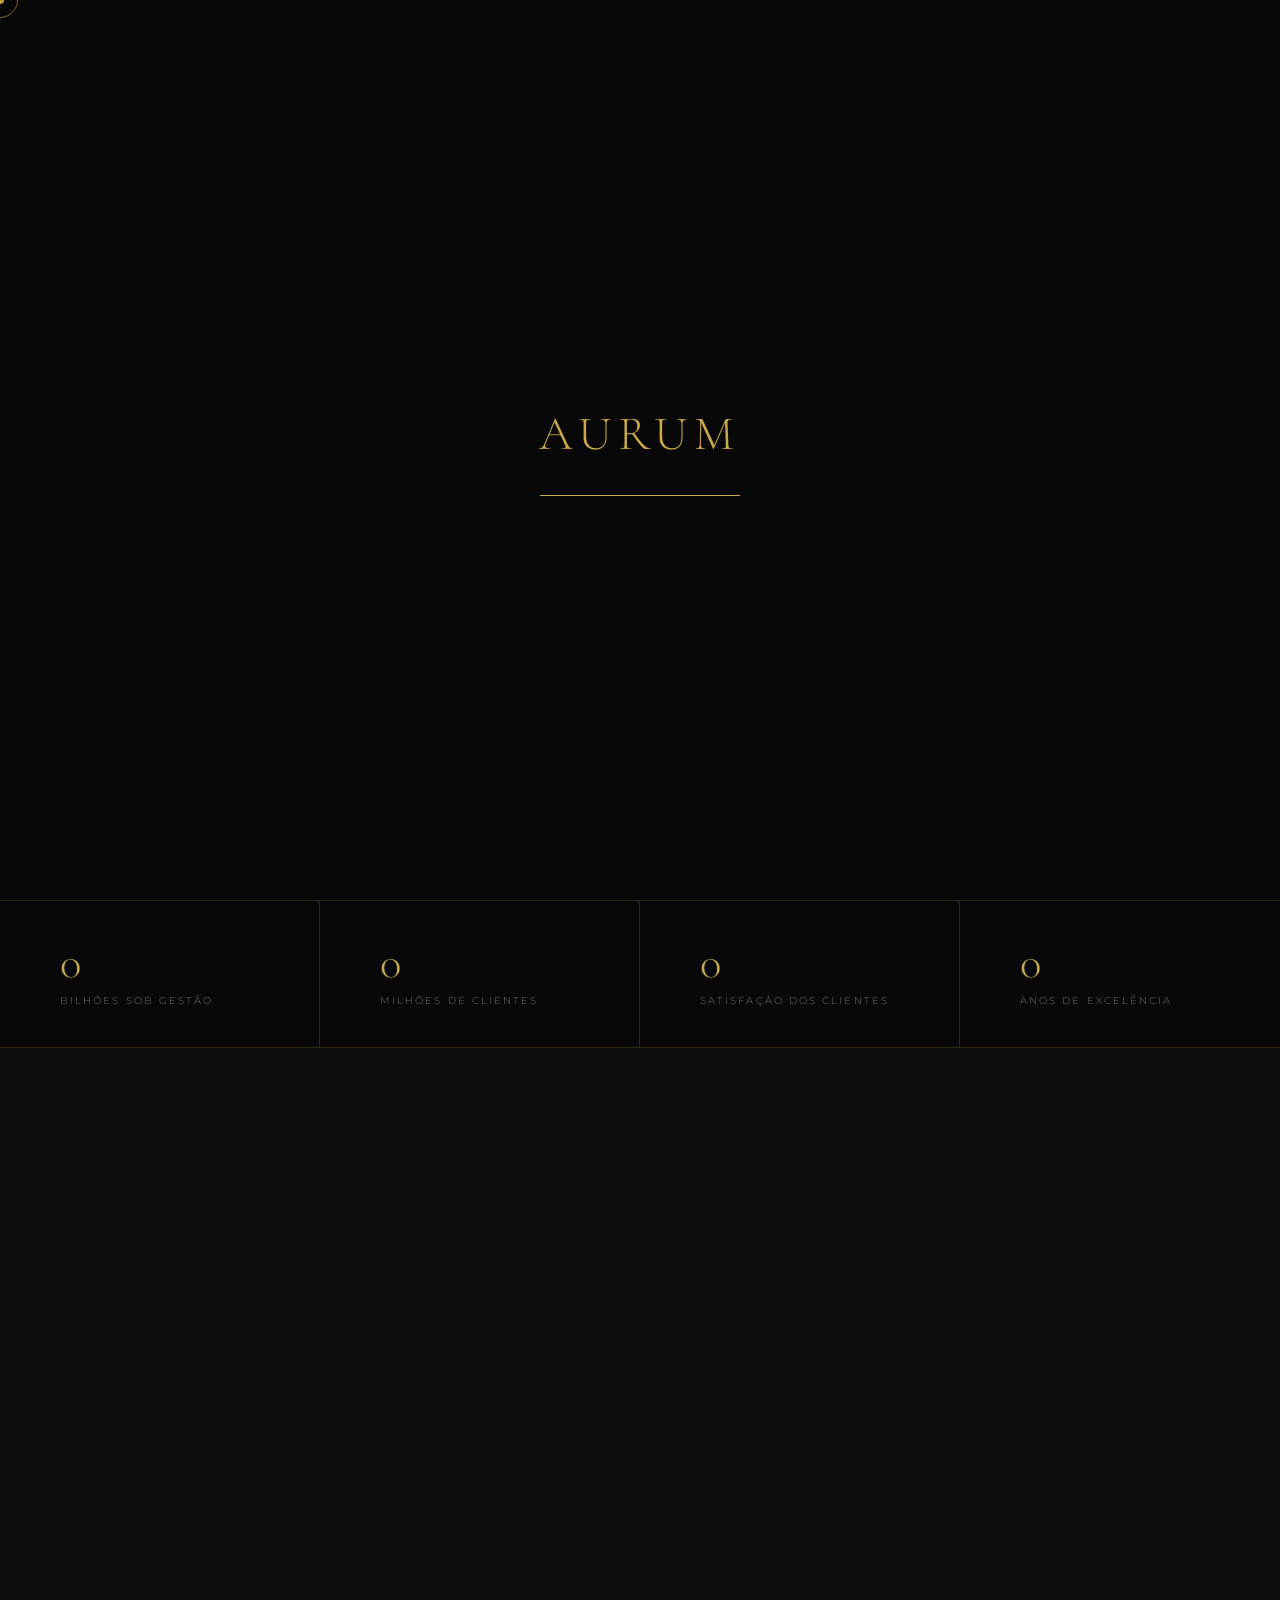
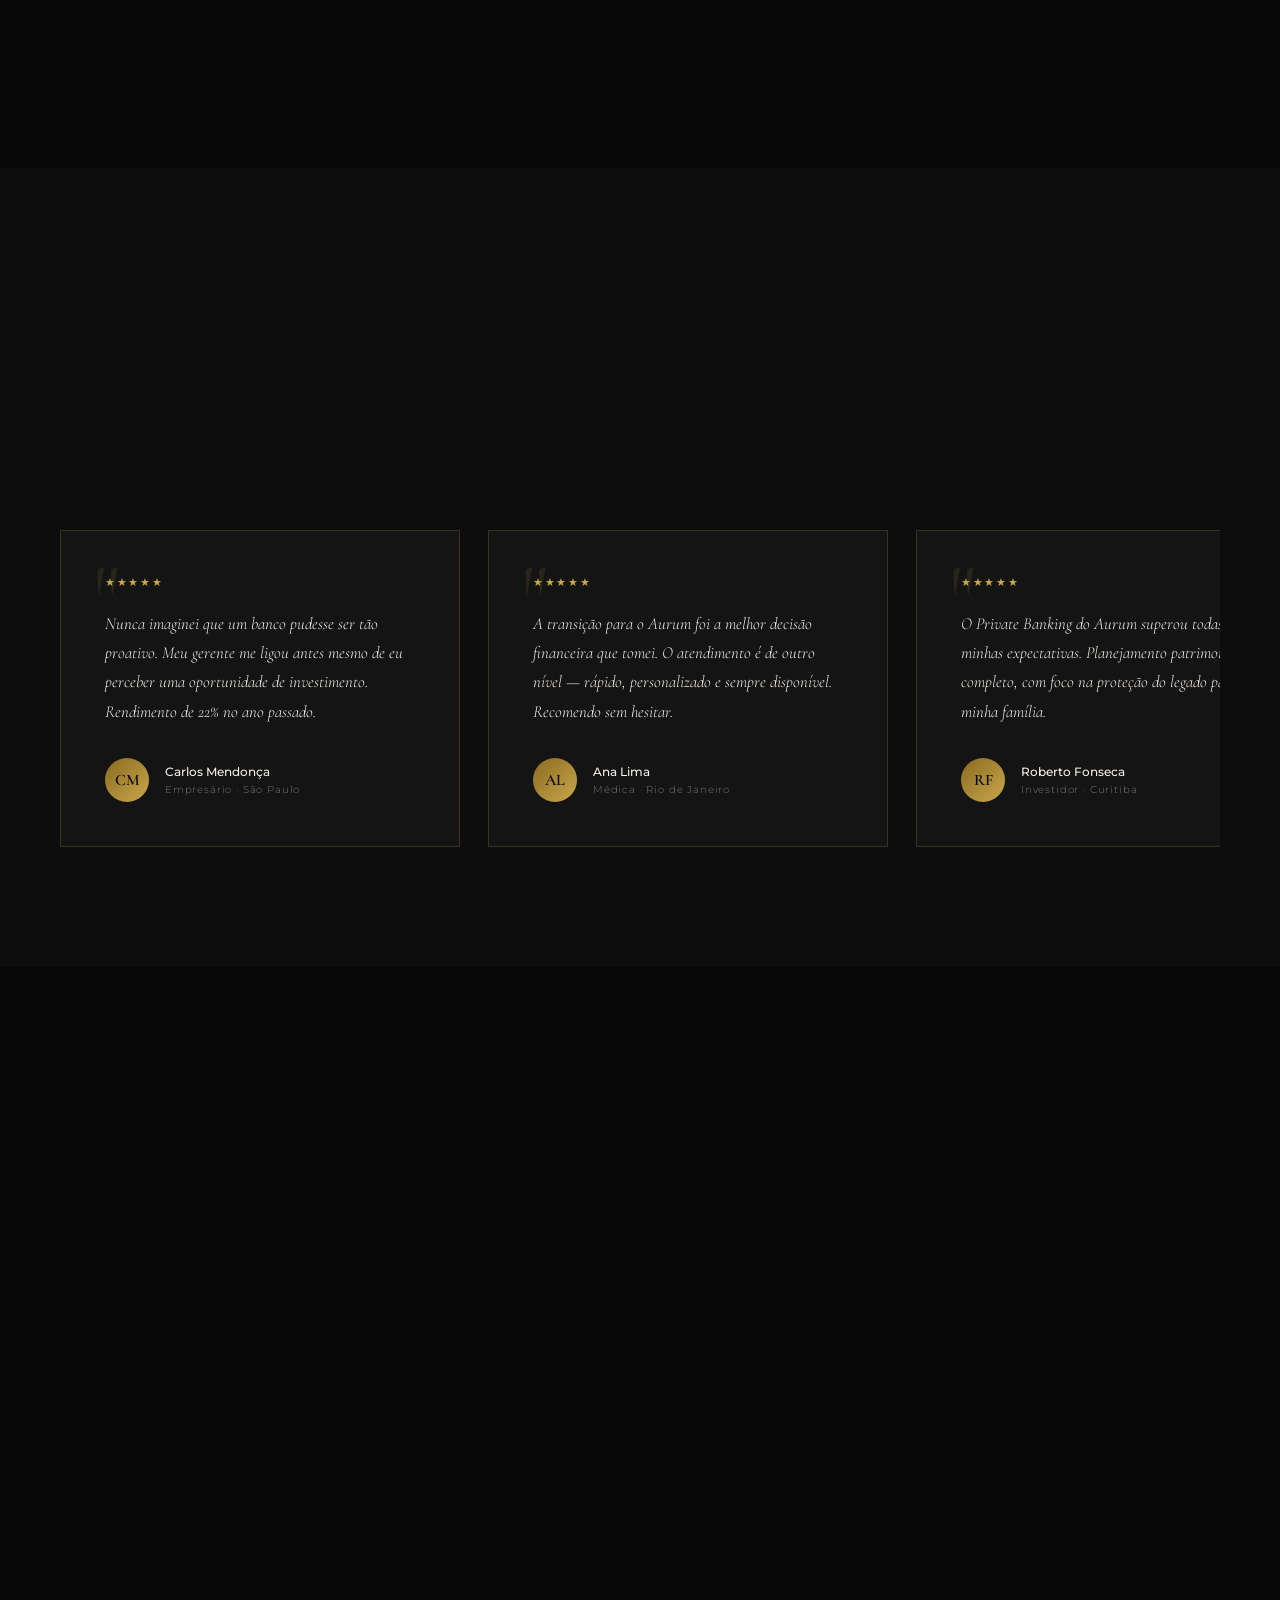
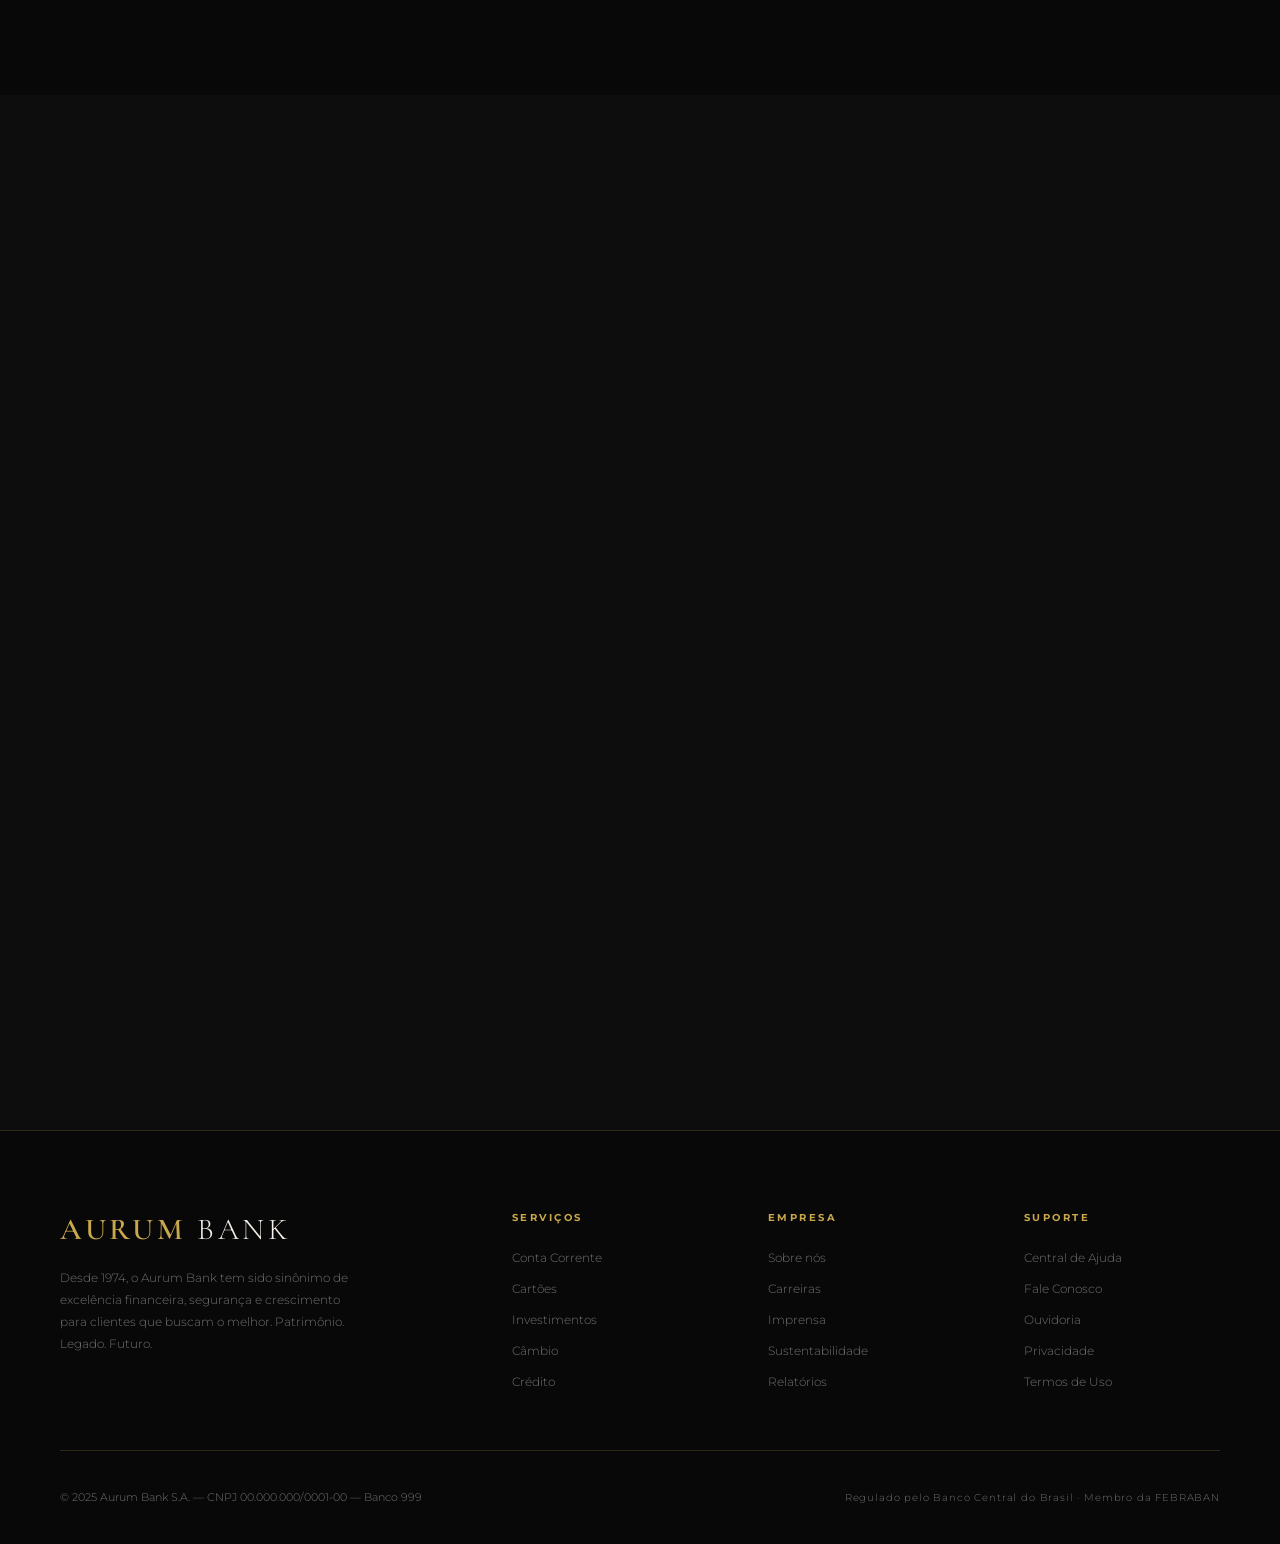
==== commit 5c45ebaf: "terceira commit" ====
--- a/index.html
+++ b/index.html
@@ -3,7 +3,7 @@
 <head>
 <meta charset="UTF-8">
 <meta name="viewport" content="width=device-width, initial-scale=1.0">
-<title>AURUM BANK — Patrimônio. Legado. Futuro</title>
+<title>AURUM BANK — Patrimônio. Legado. Futuro.</title>
 <link rel="preconnect" href="https://fonts.googleapis.com">
 <link href="https://fonts.googleapis.com/css2?family=Cormorant+Garamond:ital,wght@0,300;0,400;0,600;1,300;1,400&family=Montserrat:wght@300;400;500;600&display=swap" rel="stylesheet">
 <link rel="stylesheet" href="style.css">
@@ -32,7 +32,7 @@
     <li><a href="#planos">Planos</a></li>
     <li><a href="#contato">Contato</a></li>
   </ul>
-  <button class="nav-cta">Abrir Conta</button>
+  <button class="nav-cta" onclick="window.location.href='aurum_cadastro.html'">Abrir Conta</button>
 </nav>
 
 <!-- HERO -->
@@ -49,7 +49,7 @@
       Há mais de 50 anos, o Aurum Bank oferece soluções financeiras de alto padrão para clientes que exigem o melhor. Gestão personalizada, tecnologia de ponta e segurança absoluta.
     </p>
     <div class="hero-actions">
-      <button class="btn-primary">Começar Agora</button>
+      <button class="btn-primary" onclick="window.location.href='aurum_cadastro.html'">Começar Agora</button>
       <button class="btn-ghost"><span></span> Conhecer Serviços</button>
     </div>
   </div>
@@ -151,7 +151,7 @@
 <div class="highlight-band scroll-reveal">
   <h2>Abra sua conta em <em>5 minutos</em>, sem burocracia</h2>
   <p>Sem papelada, sem filas, sem complicação. Tudo pelo app, com suporte humano disponível quando você precisar.</p>
-  <button class="btn-dark">Abrir Conta Grátis</button>
+  <button class="btn-dark" onclick="window.location.href='aurum_cadastro.html'">Abrir Conta Grátis</button>
 </div>
 
 <!-- INVESTMENTS -->
@@ -423,7 +423,7 @@
         <li>Investimentos avançados</li>
         <li>Private Banking</li>
       </ul>
-      <button class="btn-plan">Abrir Conta</button>
+      <button class="btn-plan" onclick="window.location.href='aurum_cadastro.html'">Abrir Conta</button>
     </div>
     <div class="plan-card featured">
       <div class="plan-tag">Aurum Gold</div>
@@ -439,7 +439,7 @@
         <li class="active">Câmbio preferencial</li>
         <li>Private Banking</li>
       </ul>
-      <button class="btn-plan">Assinar Gold</button>
+      <button class="btn-plan" onclick="window.location.href='aurum_cadastro.html'">Assinar Gold</button>
     </div>
     <div class="plan-card">
       <div class="plan-tag">Private</div>
@@ -455,7 +455,7 @@
         <li class="active">Acesso global VIP</li>
         <li class="active">Proteção patrimonial</li>
       </ul>
-      <button class="btn-plan">Falar com Especialista</button>
+      <button class="btn-plan" onclick="window.location.href='aurum_cadastro.html'">Falar com Especialista</button>
     </div>
   </div>
 </section>
@@ -501,11 +501,9 @@
     </div>
   </div>
   <div class="footer-bottom">
-    <div class="footer-copy">© 2025 Aurum Bank S.A. — CNPJ 00.000.000/0001-00 — Banco aura</div>
-    <div class="footer-cert">Regulado pelo Banco Central do Brasil ·</div>
+    <div class="footer-copy">© 2025 Aurum Bank S.A. — CNPJ 00.000.000/0001-00 — Banco 999</div>
+    <div class="footer-cert">Regulado pelo Banco Central do Brasil · Membro da FEBRABAN</div>
   </div>
 </footer>
 
-<script src="script.js"></script>
-</body>
-</html>+<script src="script.js">
--- a/style.css
+++ b/style.css
@@ -1,4 +1,4 @@
-  :root {
+ :root {
     --gold: #C9A84C;
     --gold-light: #E8C97A;
     --gold-dark: #8A6A1F;
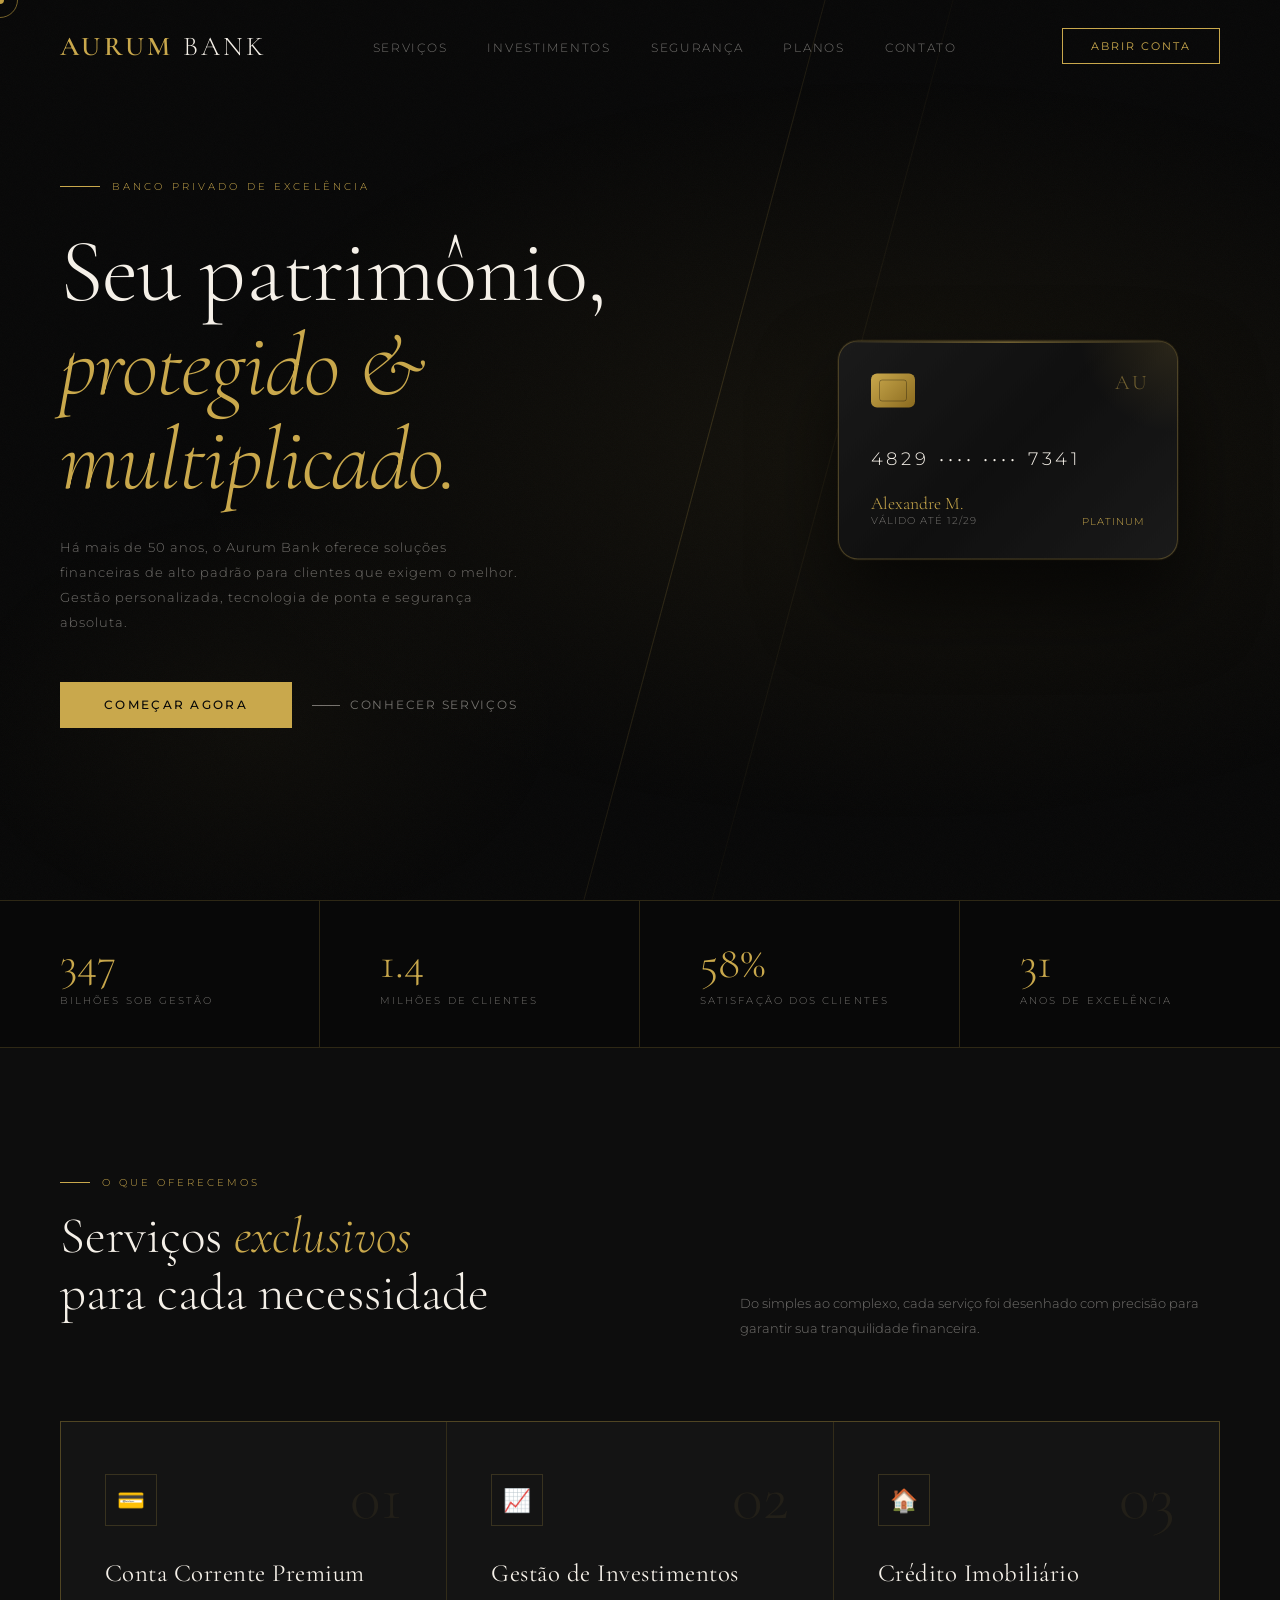
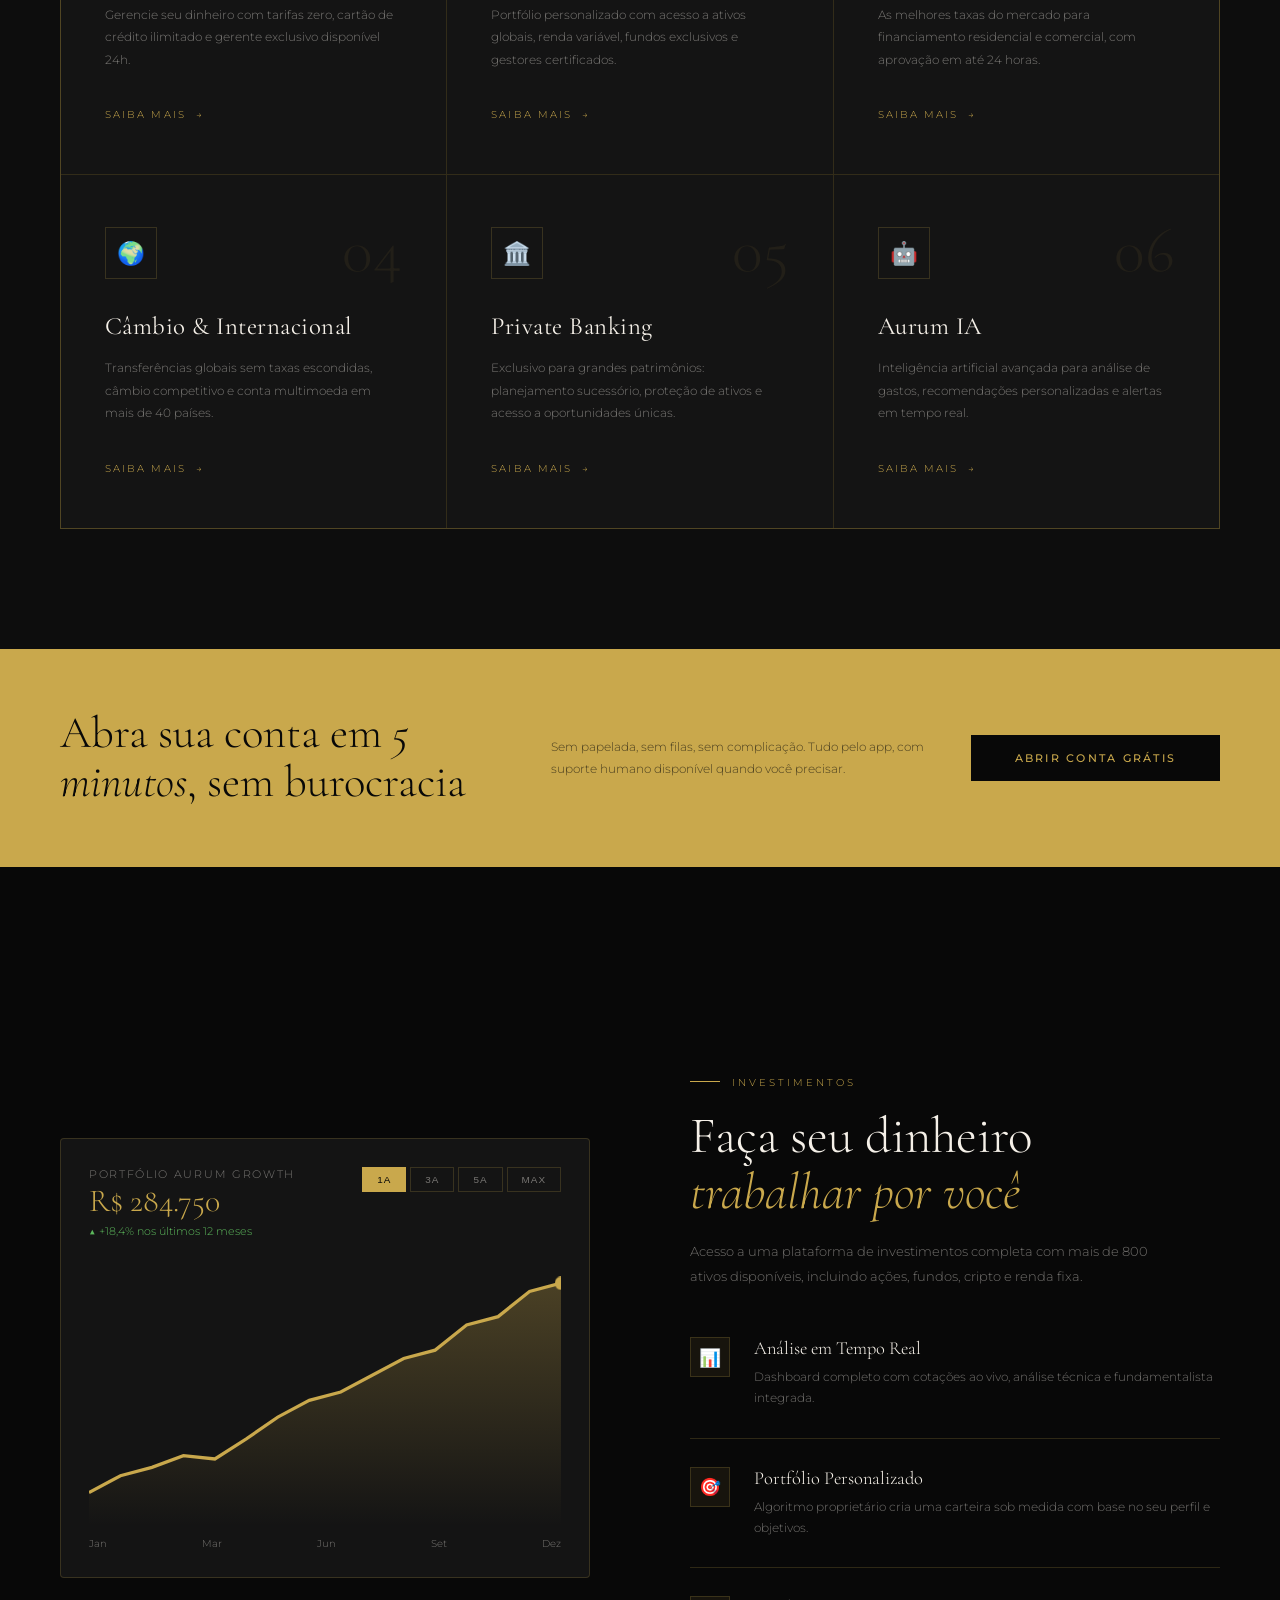
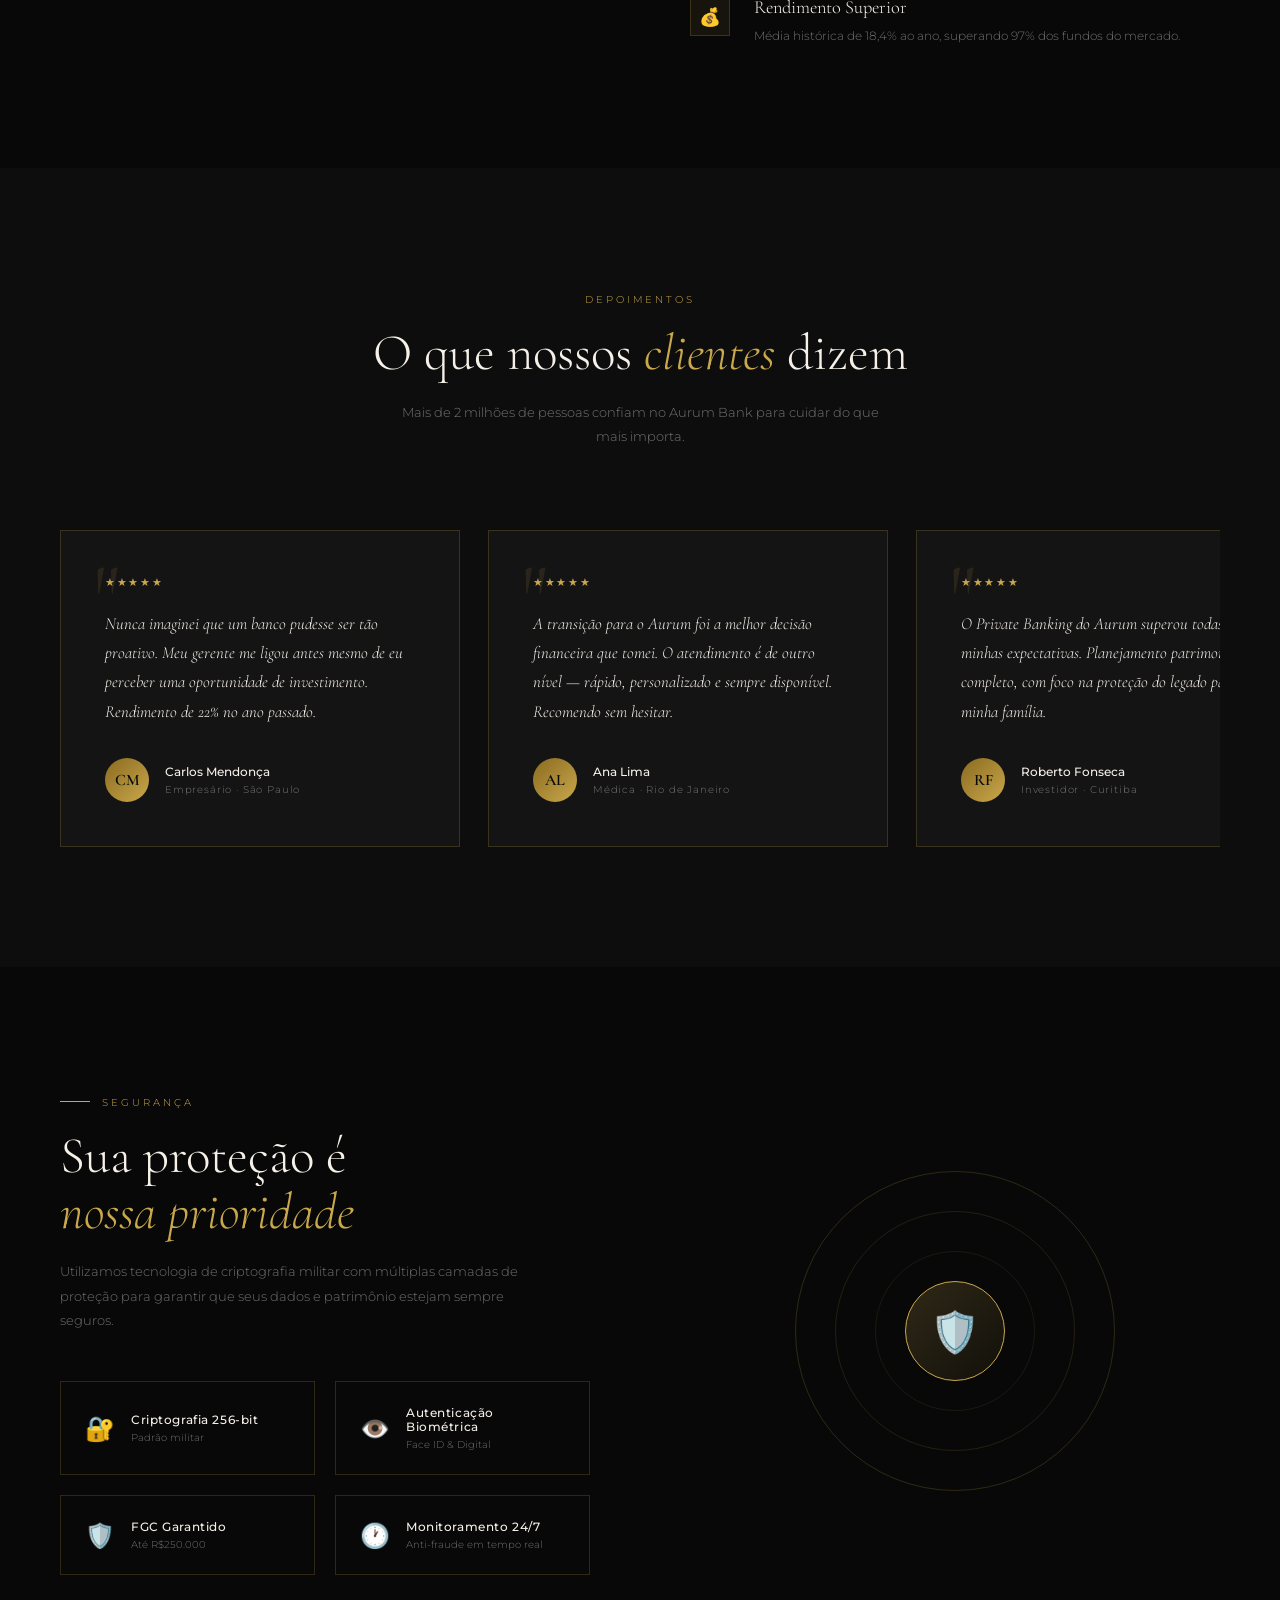
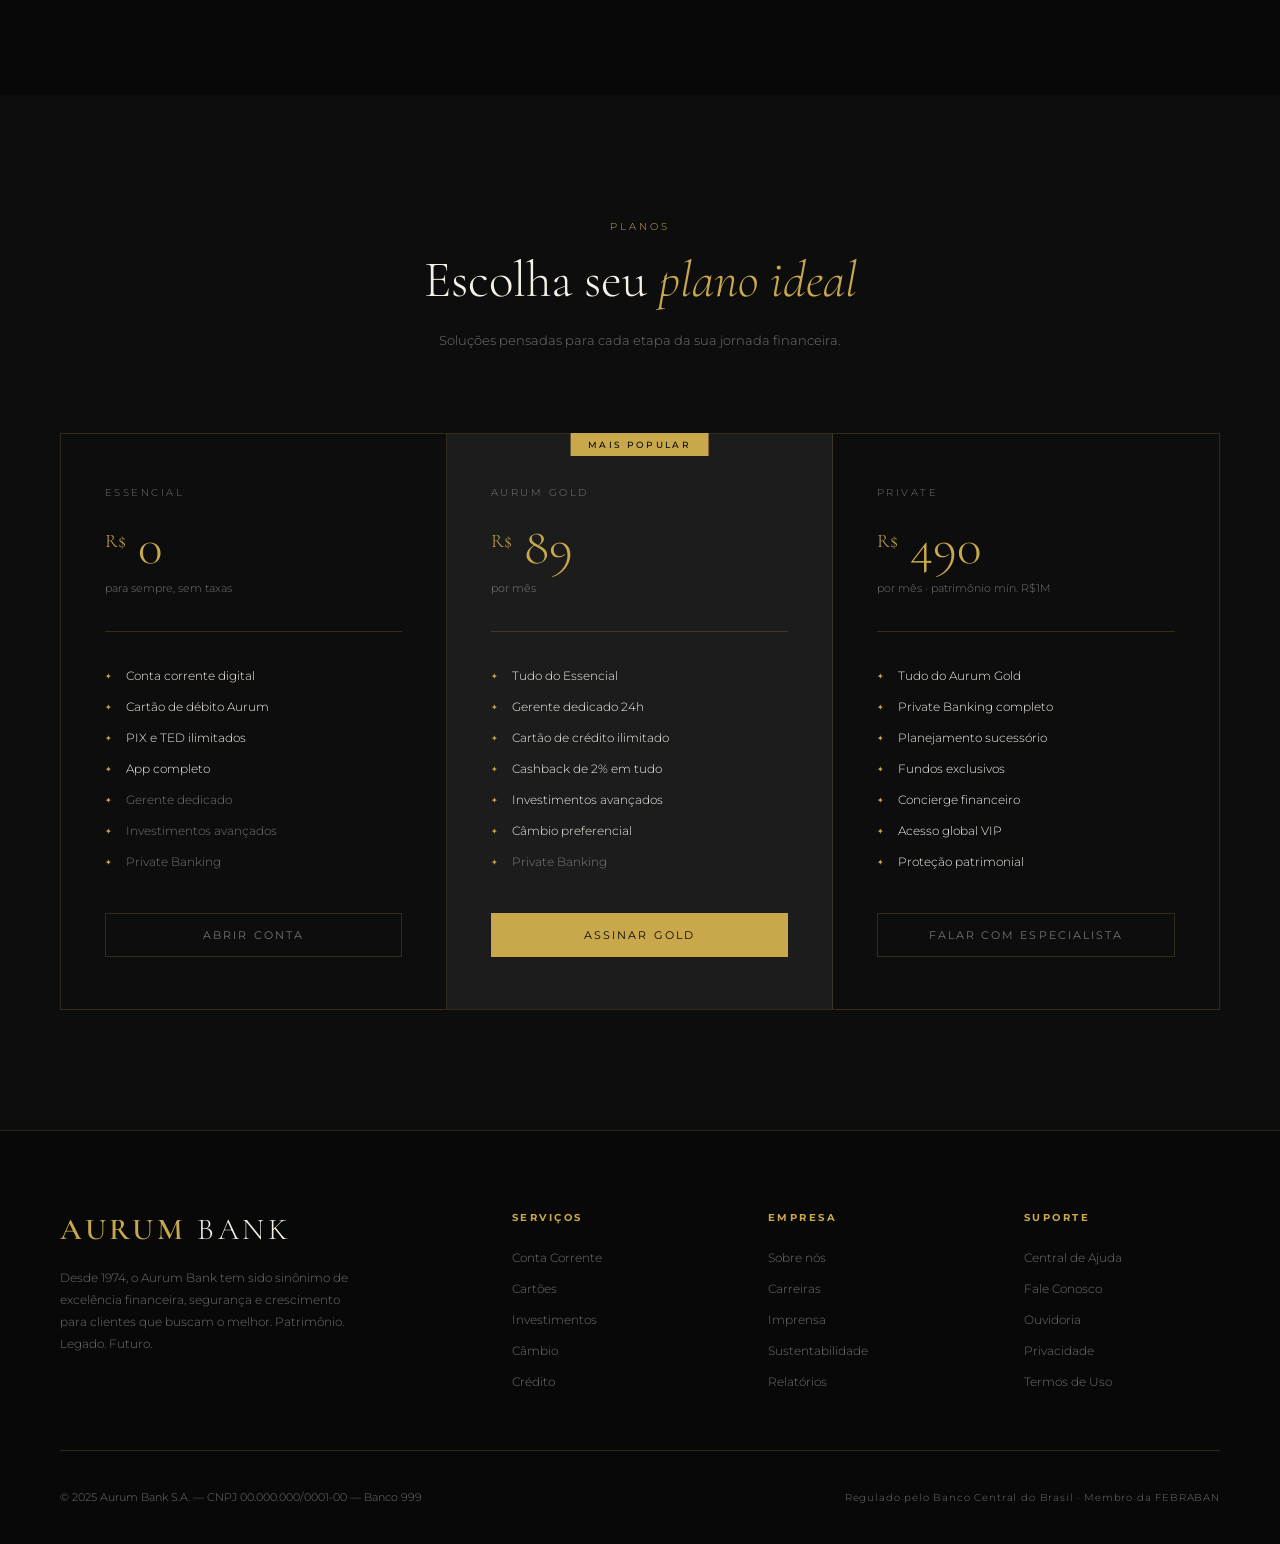
==== commit dcf8a64c: "quarta commit" ====
--- a/index.html
+++ b/index.html
@@ -506,4 +506,6 @@
   </div>
 </footer>
 
-<script src="script.js">
+<script src="script.js"></script>
+</body>
+</html>
--- a/style.css
+++ b/style.css
@@ -1,4 +1,4 @@
- :root {
+  :root {
     --gold: #C9A84C;
     --gold-light: #E8C97A;
     --gold-dark: #8A6A1F;
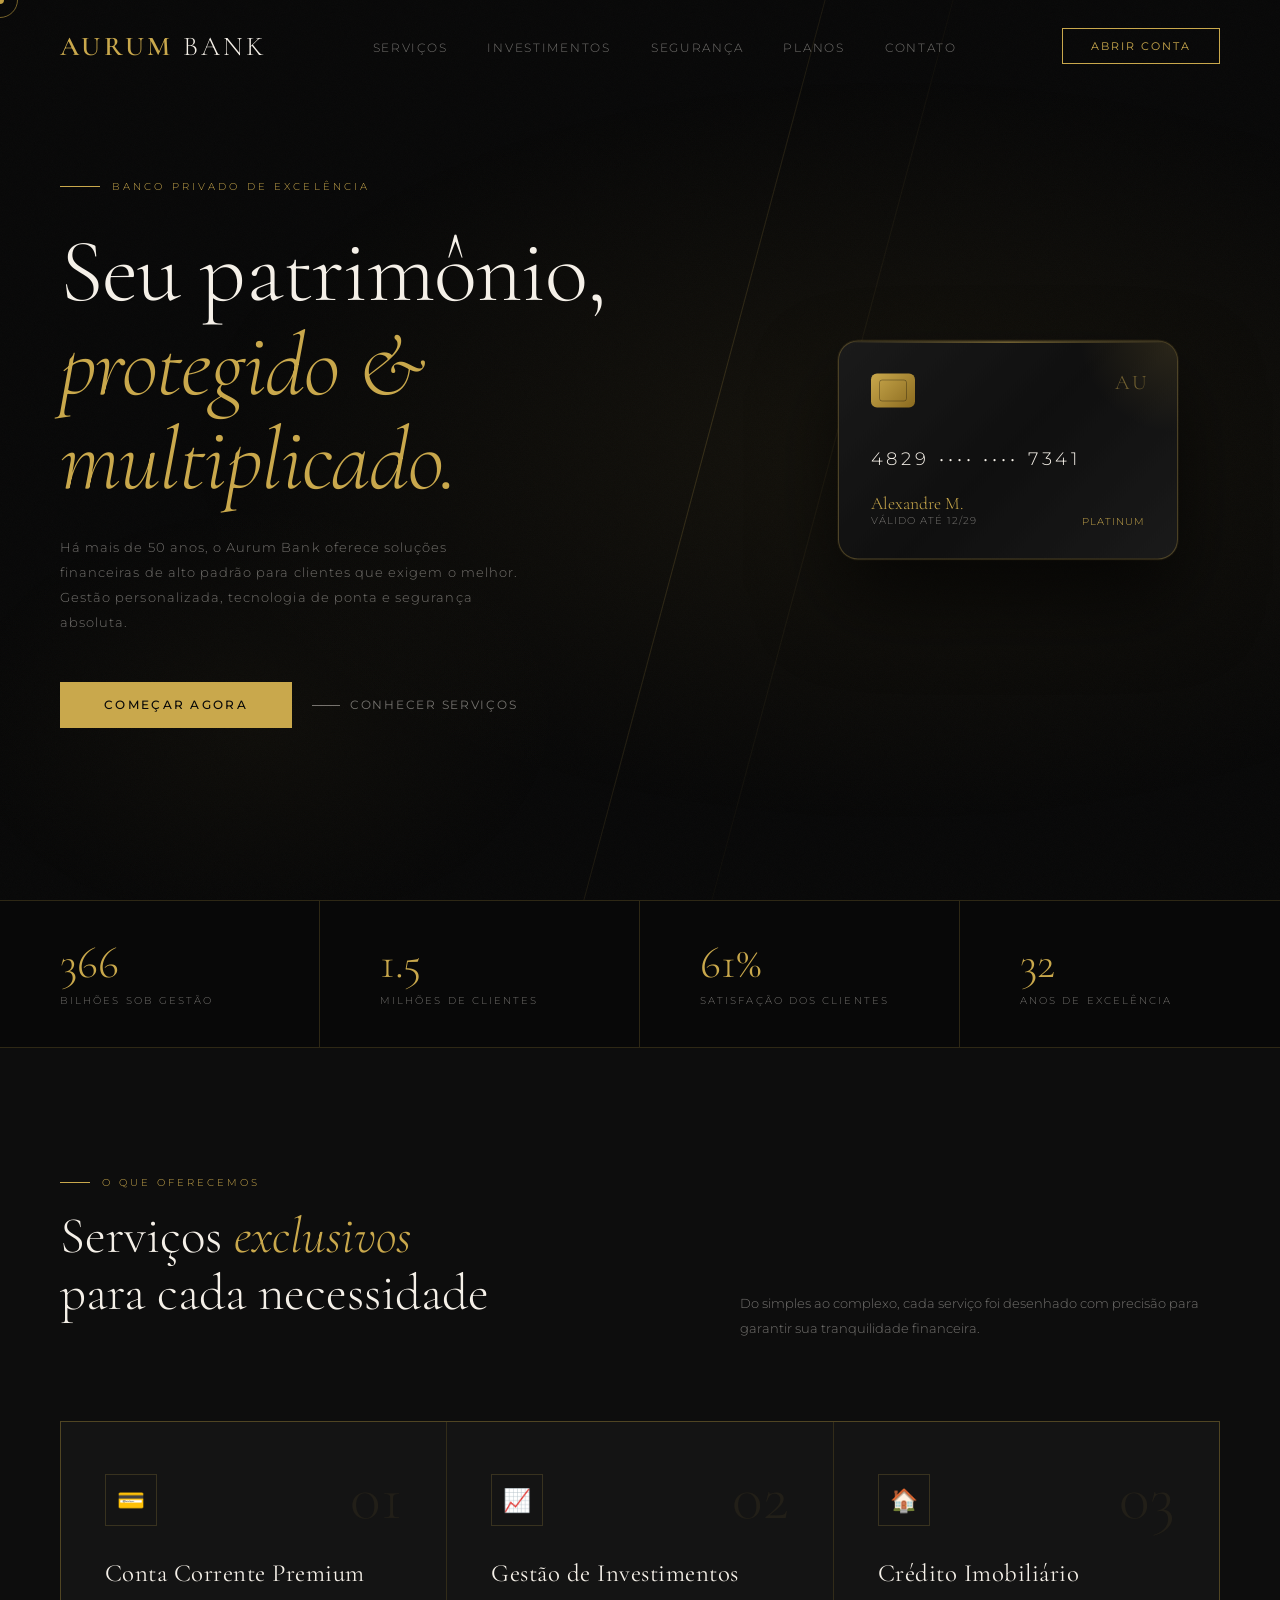
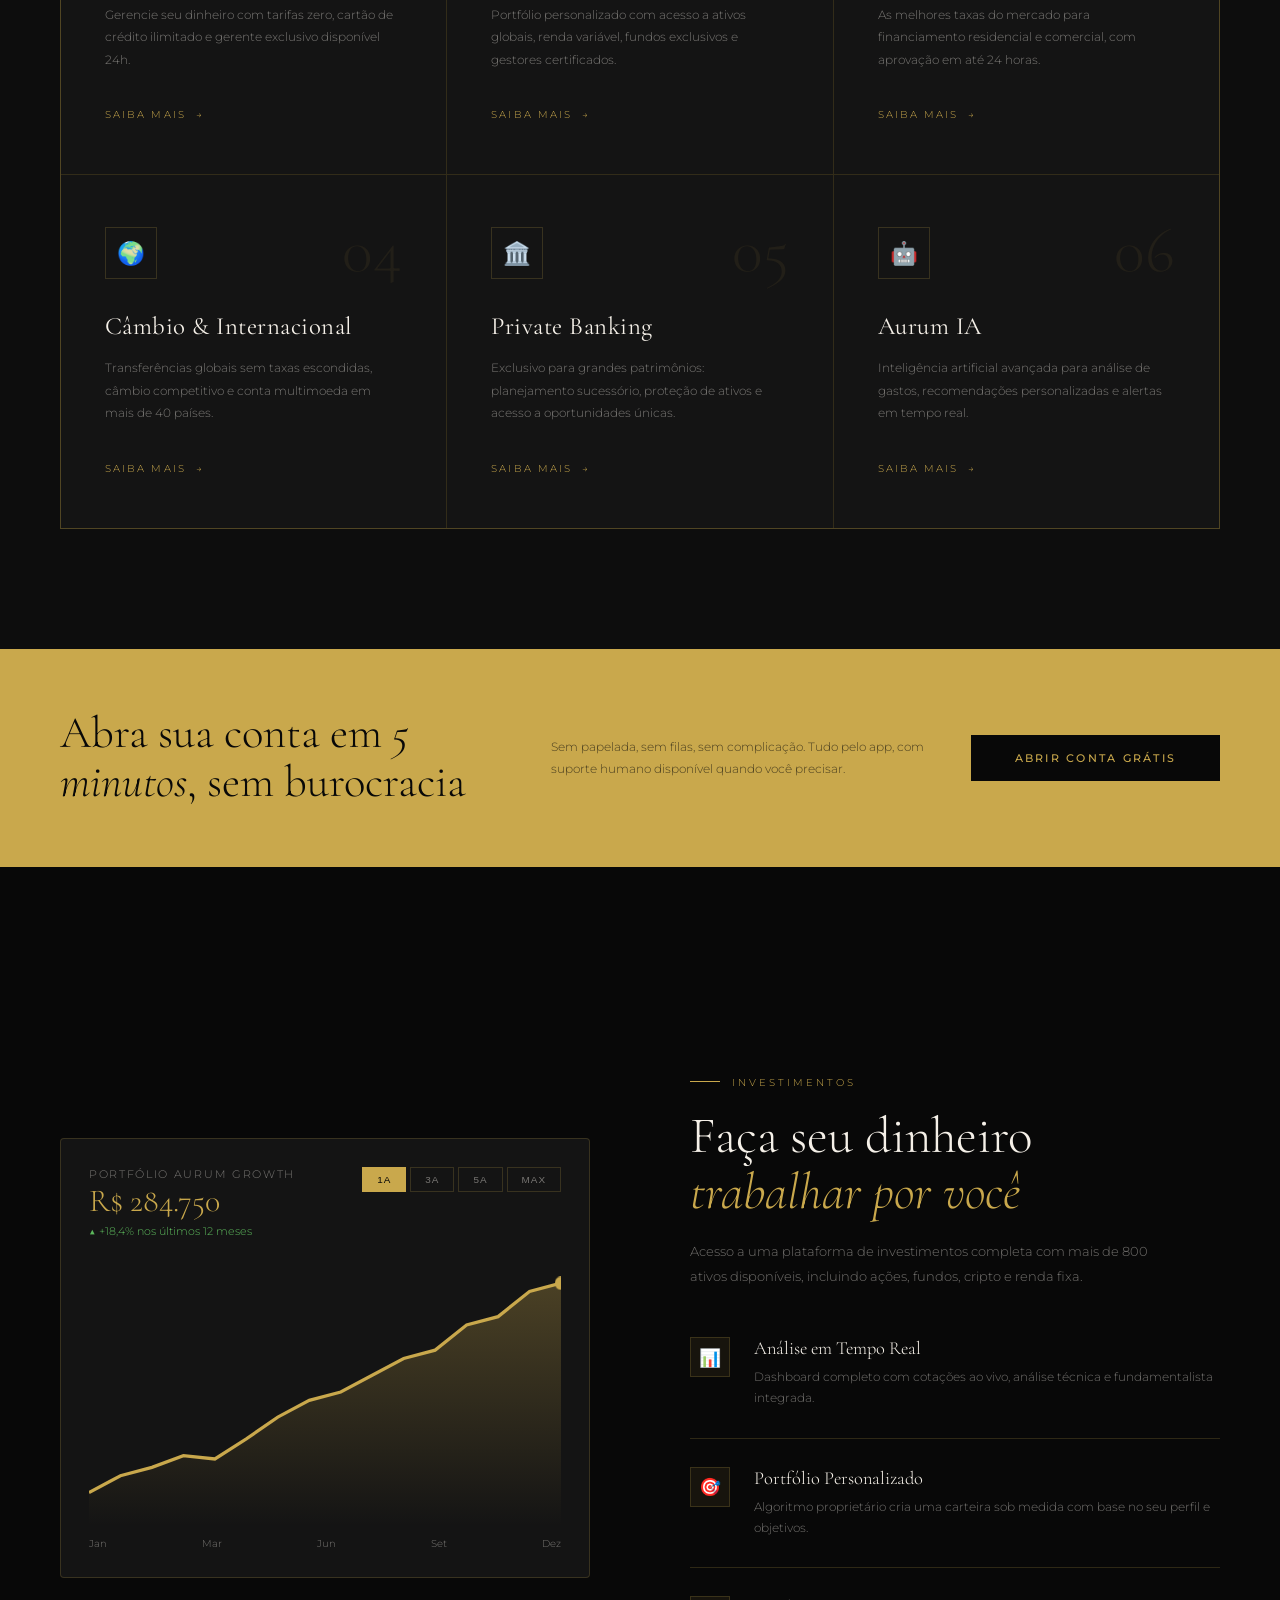
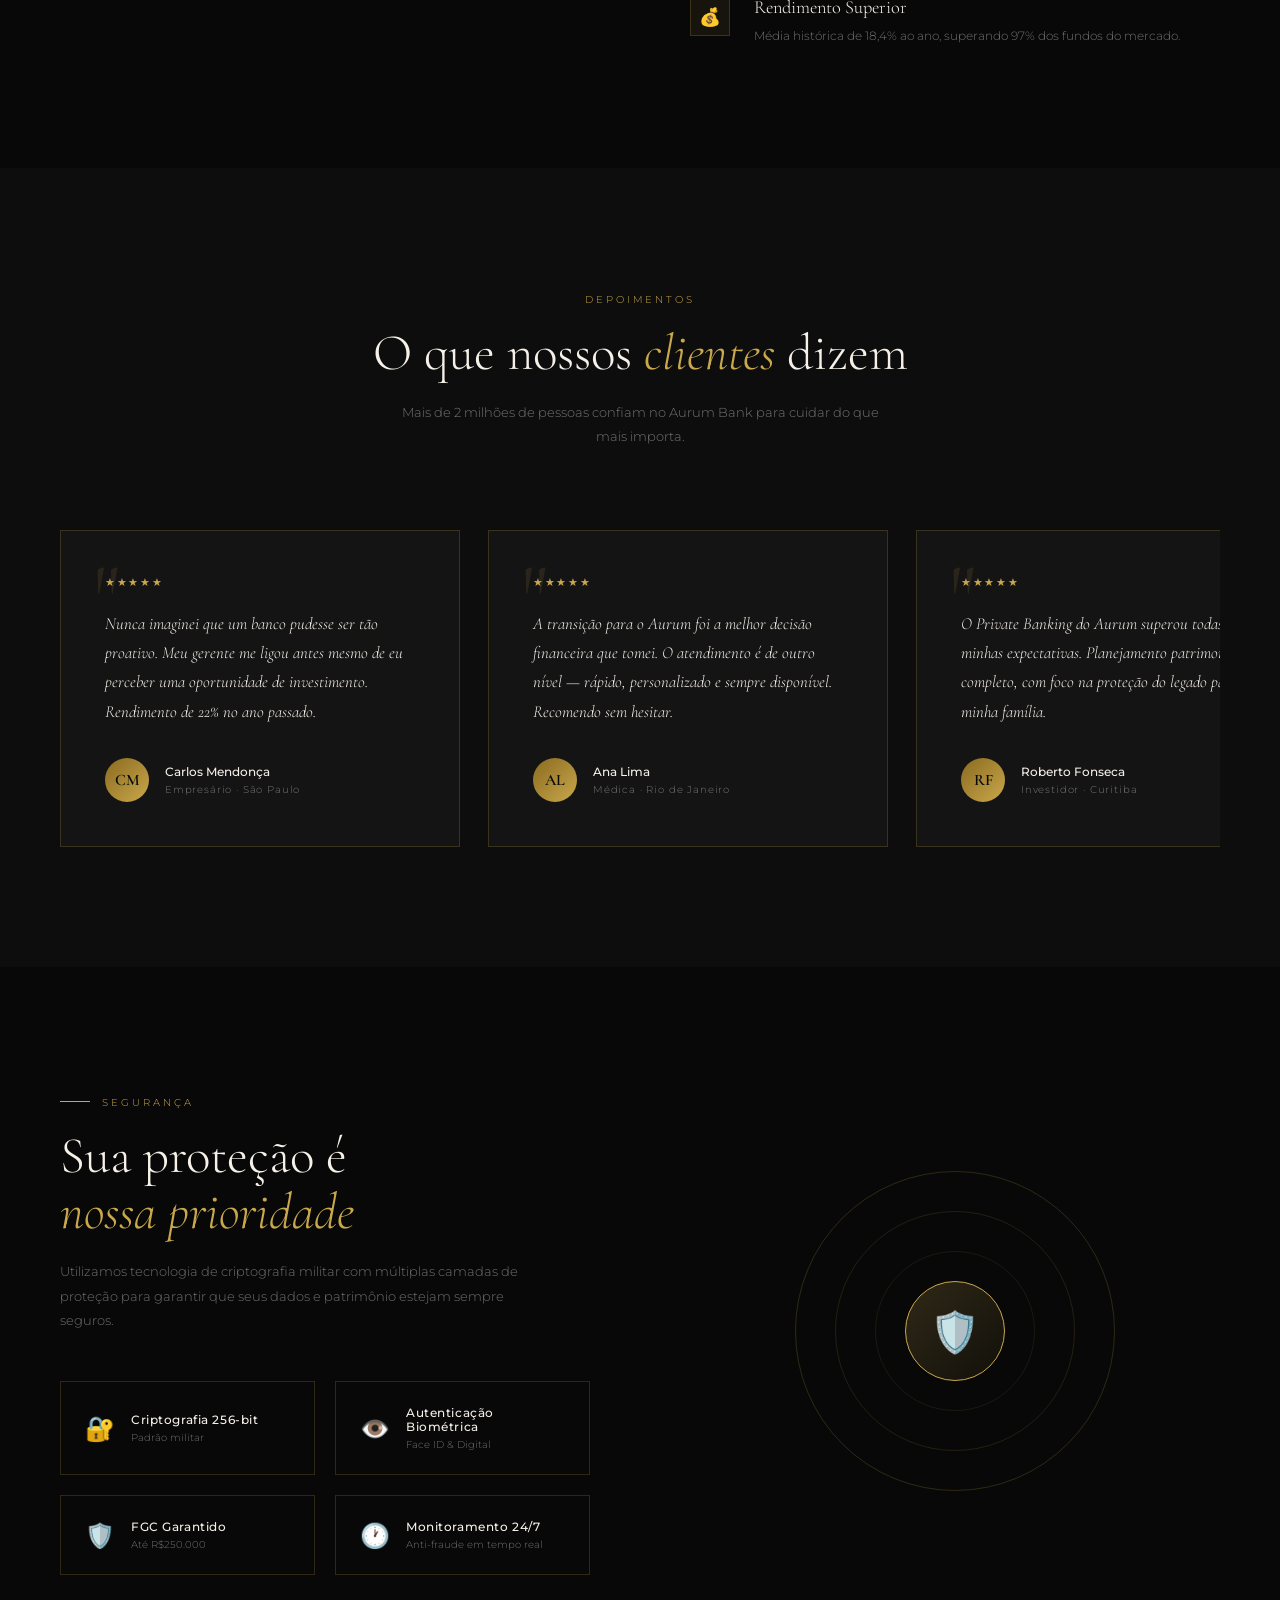
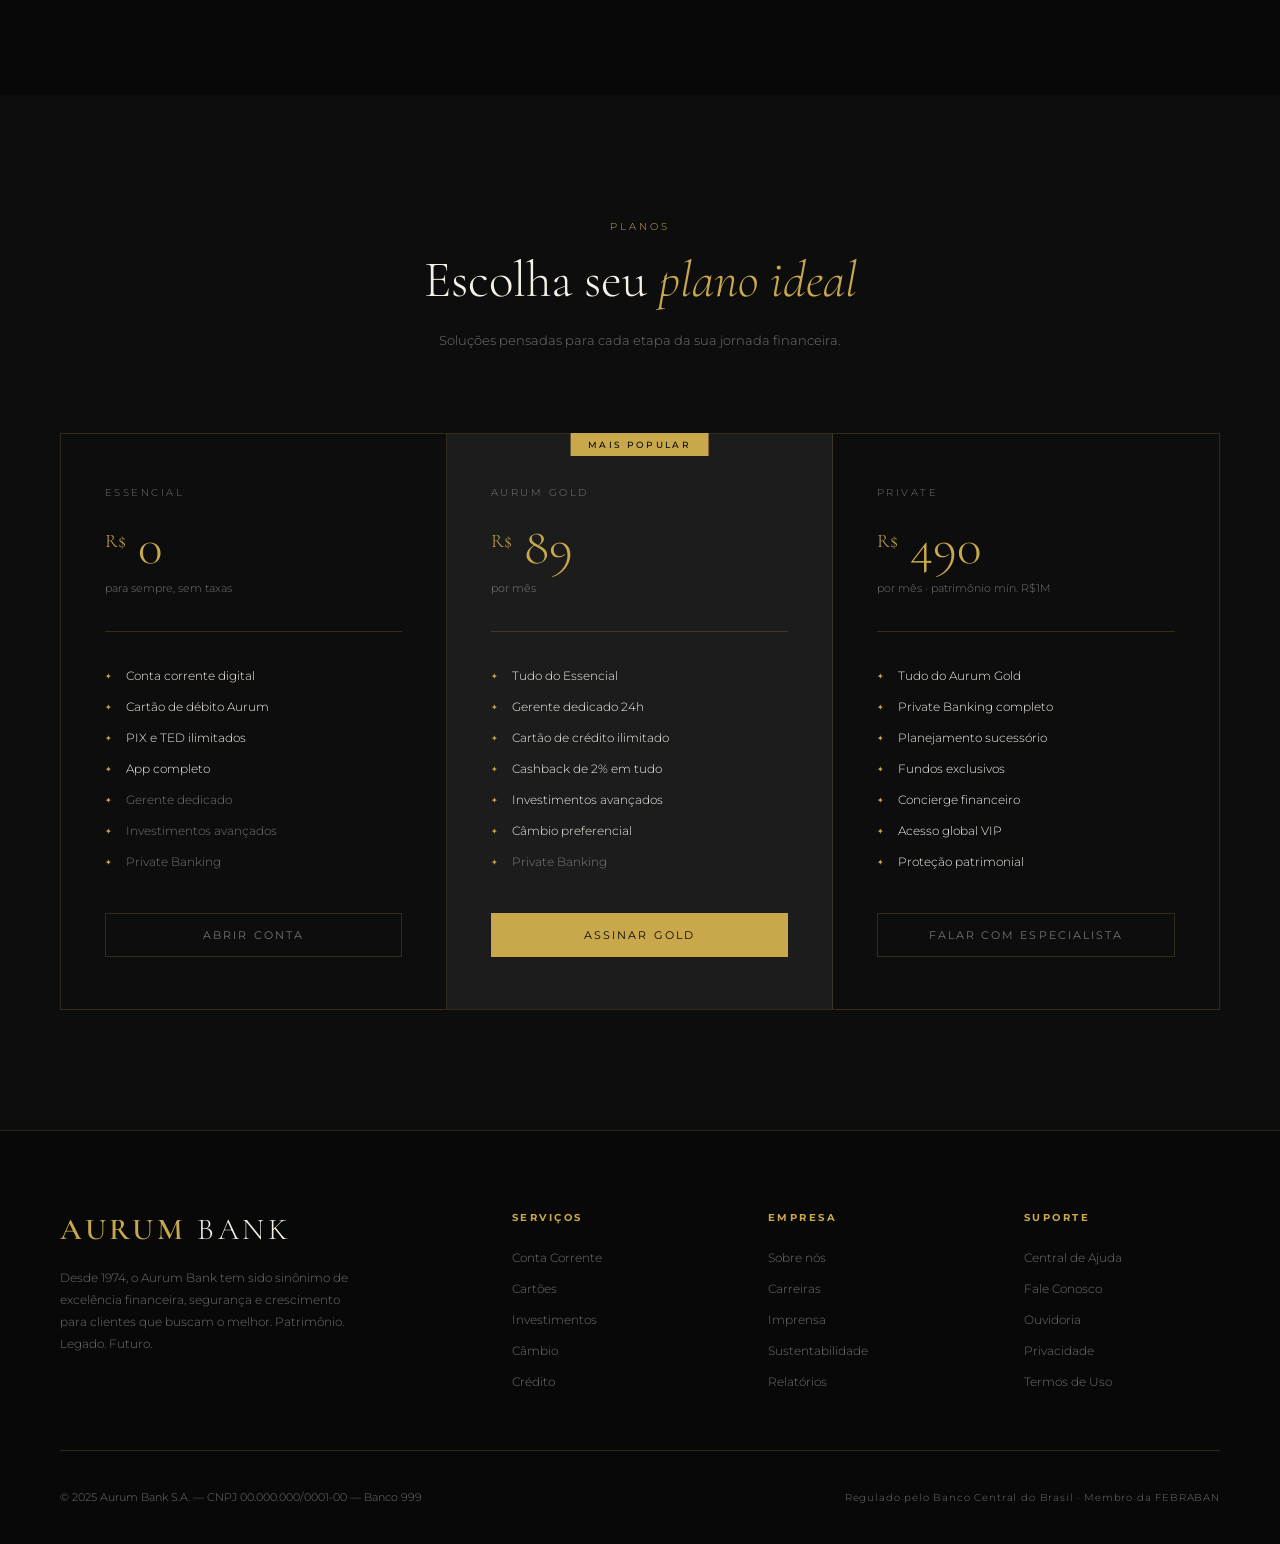
==== commit 136e66c2: "quinta commit" ====
--- a/index.html
+++ b/index.html
@@ -32,7 +32,7 @@
     <li><a href="#planos">Planos</a></li>
     <li><a href="#contato">Contato</a></li>
   </ul>
-  <button class="nav-cta" onclick="window.location.href='aurum_cadastro.html'">Abrir Conta</button>
+  <button class="nav-cta" onclick="window.location.href='cadastro.html'">Abrir Conta</button>
 </nav>
 
 <!-- HERO -->
@@ -49,7 +49,7 @@
       Há mais de 50 anos, o Aurum Bank oferece soluções financeiras de alto padrão para clientes que exigem o melhor. Gestão personalizada, tecnologia de ponta e segurança absoluta.
     </p>
     <div class="hero-actions">
-      <button class="btn-primary" onclick="window.location.href='aurum_cadastro.html'">Começar Agora</button>
+      <button class="btn-primary" onclick="window.location.href='cadastro.html'">Começar Agora</button>
       <button class="btn-ghost"><span></span> Conhecer Serviços</button>
     </div>
   </div>
@@ -151,7 +151,7 @@
 <div class="highlight-band scroll-reveal">
   <h2>Abra sua conta em <em>5 minutos</em>, sem burocracia</h2>
   <p>Sem papelada, sem filas, sem complicação. Tudo pelo app, com suporte humano disponível quando você precisar.</p>
-  <button class="btn-dark" onclick="window.location.href='aurum_cadastro.html'">Abrir Conta Grátis</button>
+  <button class="btn-dark" onclick="window.location.href='cadastro.html'">Abrir Conta Grátis</button>
 </div>
 
 <!-- INVESTMENTS -->
@@ -423,7 +423,7 @@
         <li>Investimentos avançados</li>
         <li>Private Banking</li>
       </ul>
-      <button class="btn-plan" onclick="window.location.href='aurum_cadastro.html'">Abrir Conta</button>
+      <button class="btn-plan" onclick="window.location.href='cadastro.html'">Abrir Conta</button>
     </div>
     <div class="plan-card featured">
       <div class="plan-tag">Aurum Gold</div>
@@ -439,7 +439,7 @@
         <li class="active">Câmbio preferencial</li>
         <li>Private Banking</li>
       </ul>
-      <button class="btn-plan" onclick="window.location.href='aurum_cadastro.html'">Assinar Gold</button>
+      <button class="btn-plan" onclick="window.location.href='cadastro.html'">Assinar Gold</button>
     </div>
     <div class="plan-card">
       <div class="plan-tag">Private</div>
@@ -455,7 +455,7 @@
         <li class="active">Acesso global VIP</li>
         <li class="active">Proteção patrimonial</li>
       </ul>
-      <button class="btn-plan" onclick="window.location.href='aurum_cadastro.html'">Falar com Especialista</button>
+      <button class="btn-plan" onclick="window.location.href='cadastro.html'">Falar com Especialista</button>
     </div>
   </div>
 </section>
--- a/style.css
+++ b/style.css
@@ -1,4 +1,4 @@
-  :root {
+:root {
     --gold: #C9A84C;
     --gold-light: #E8C97A;
     --gold-dark: #8A6A1F;
